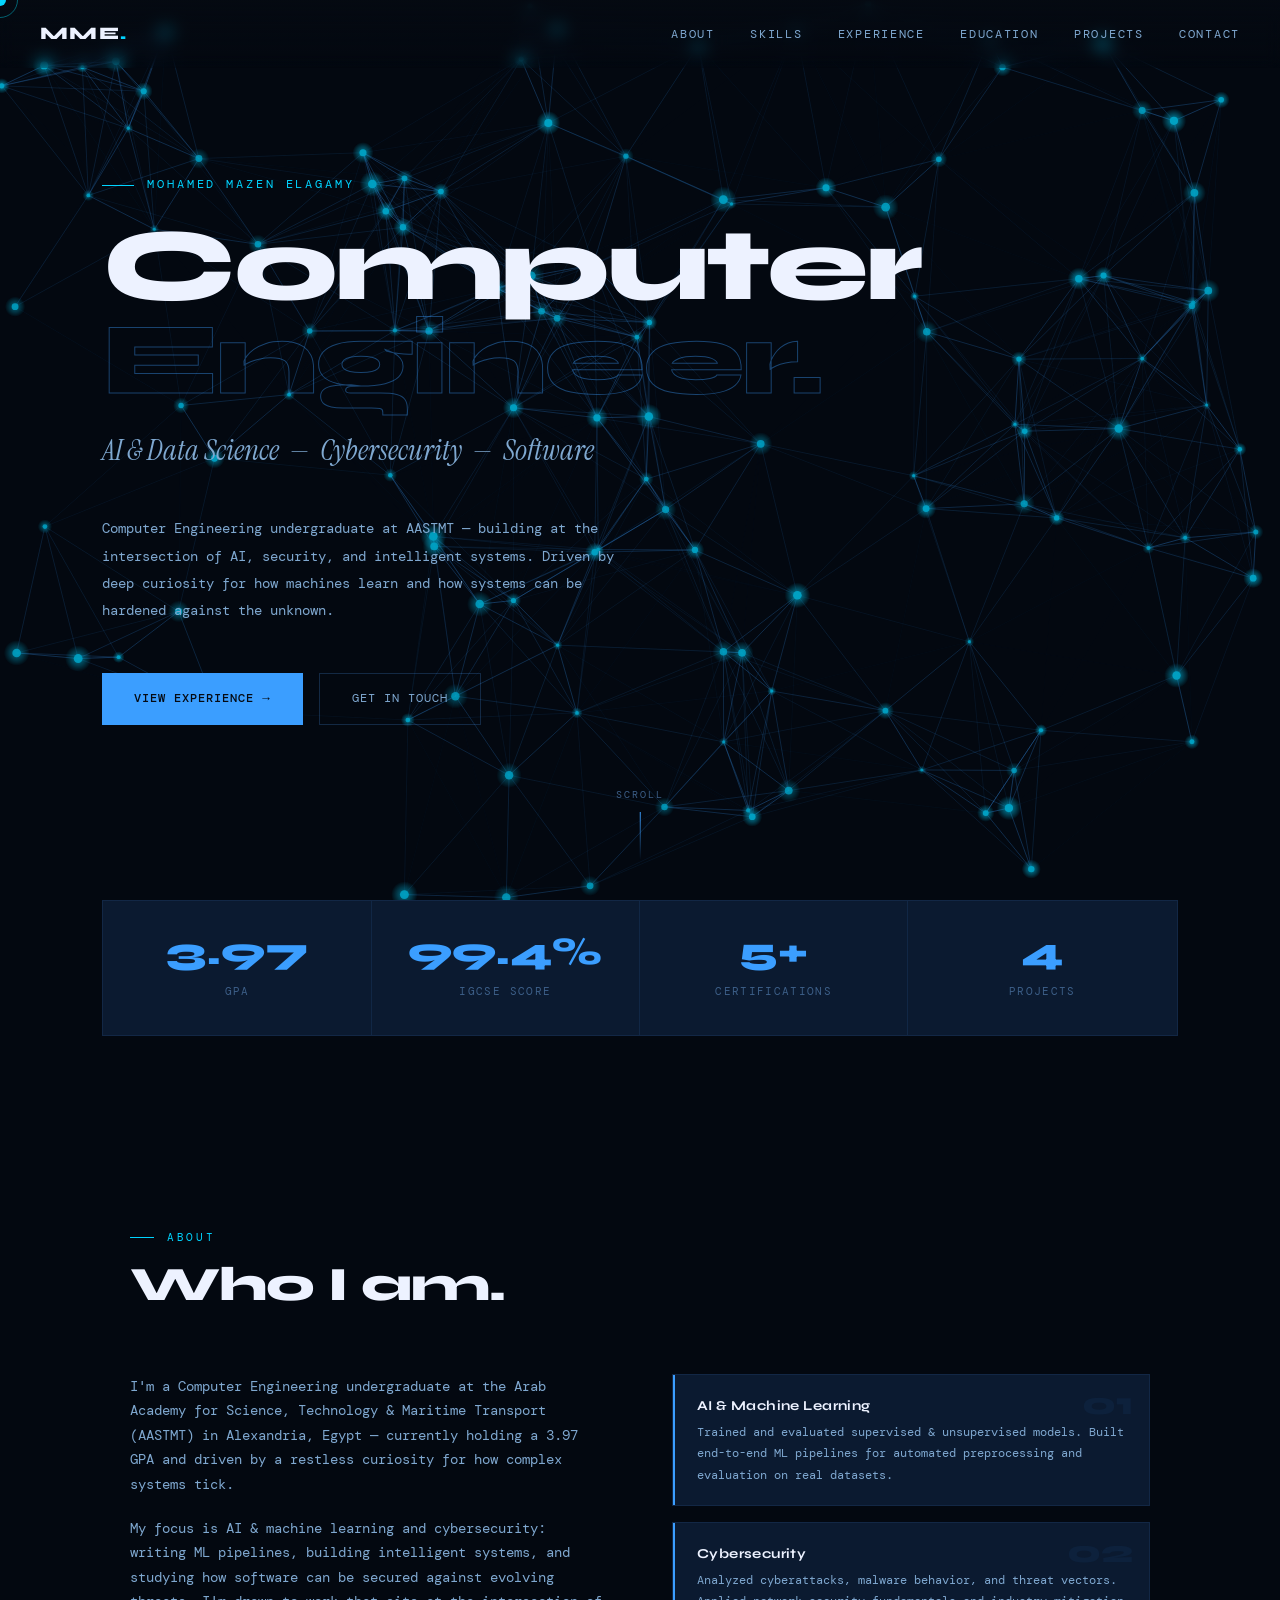
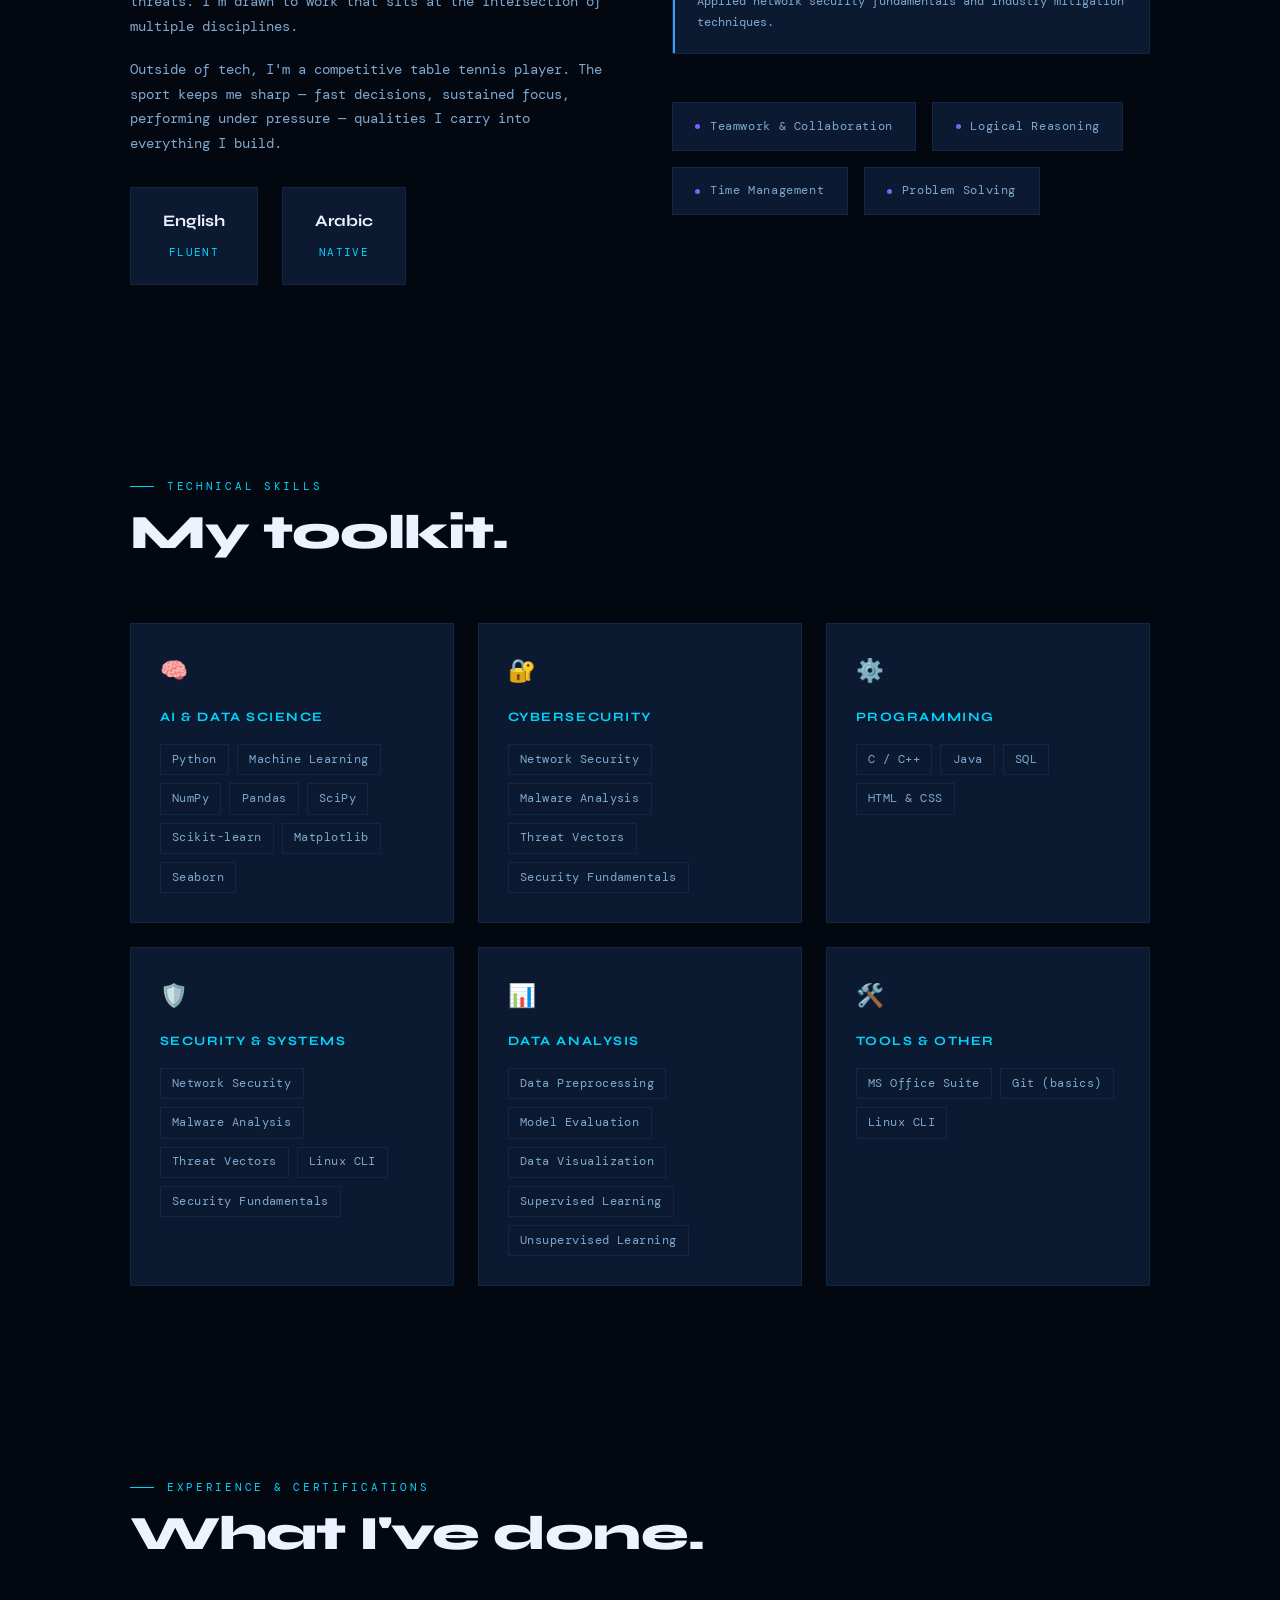
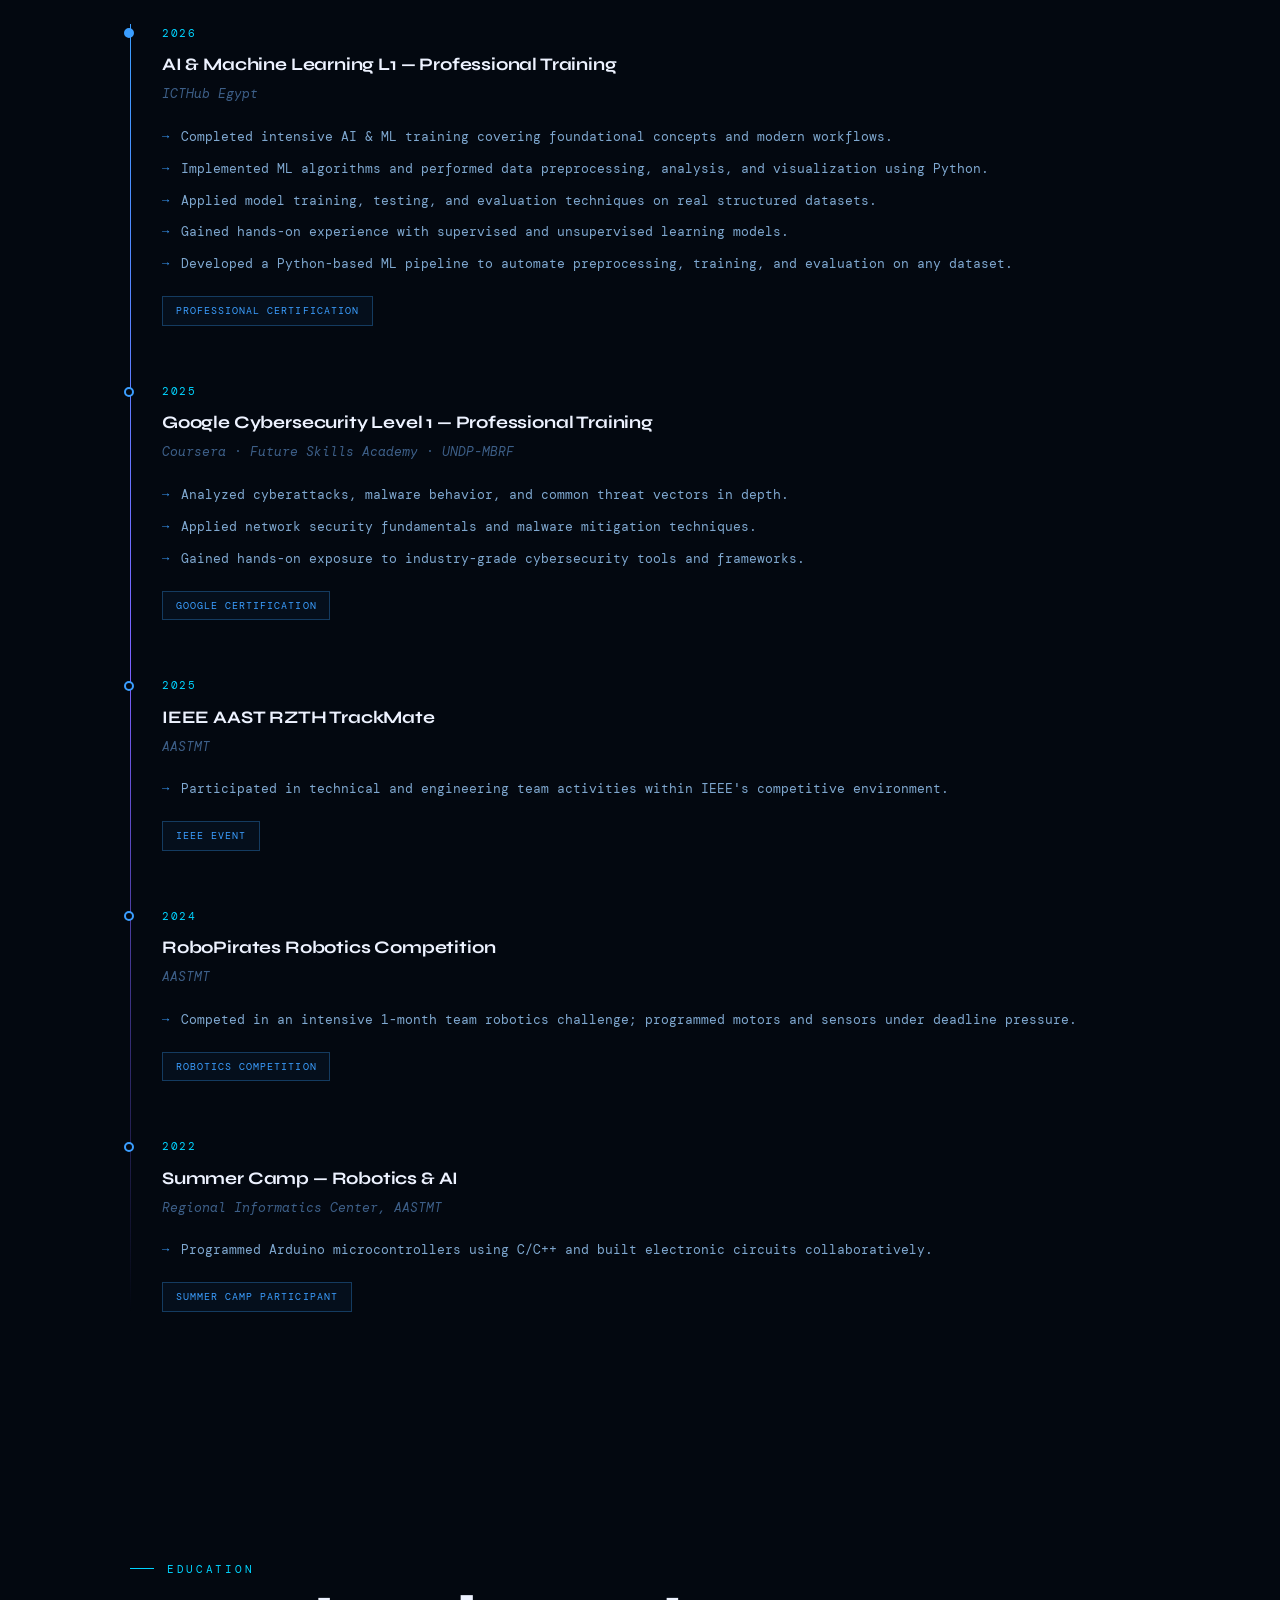
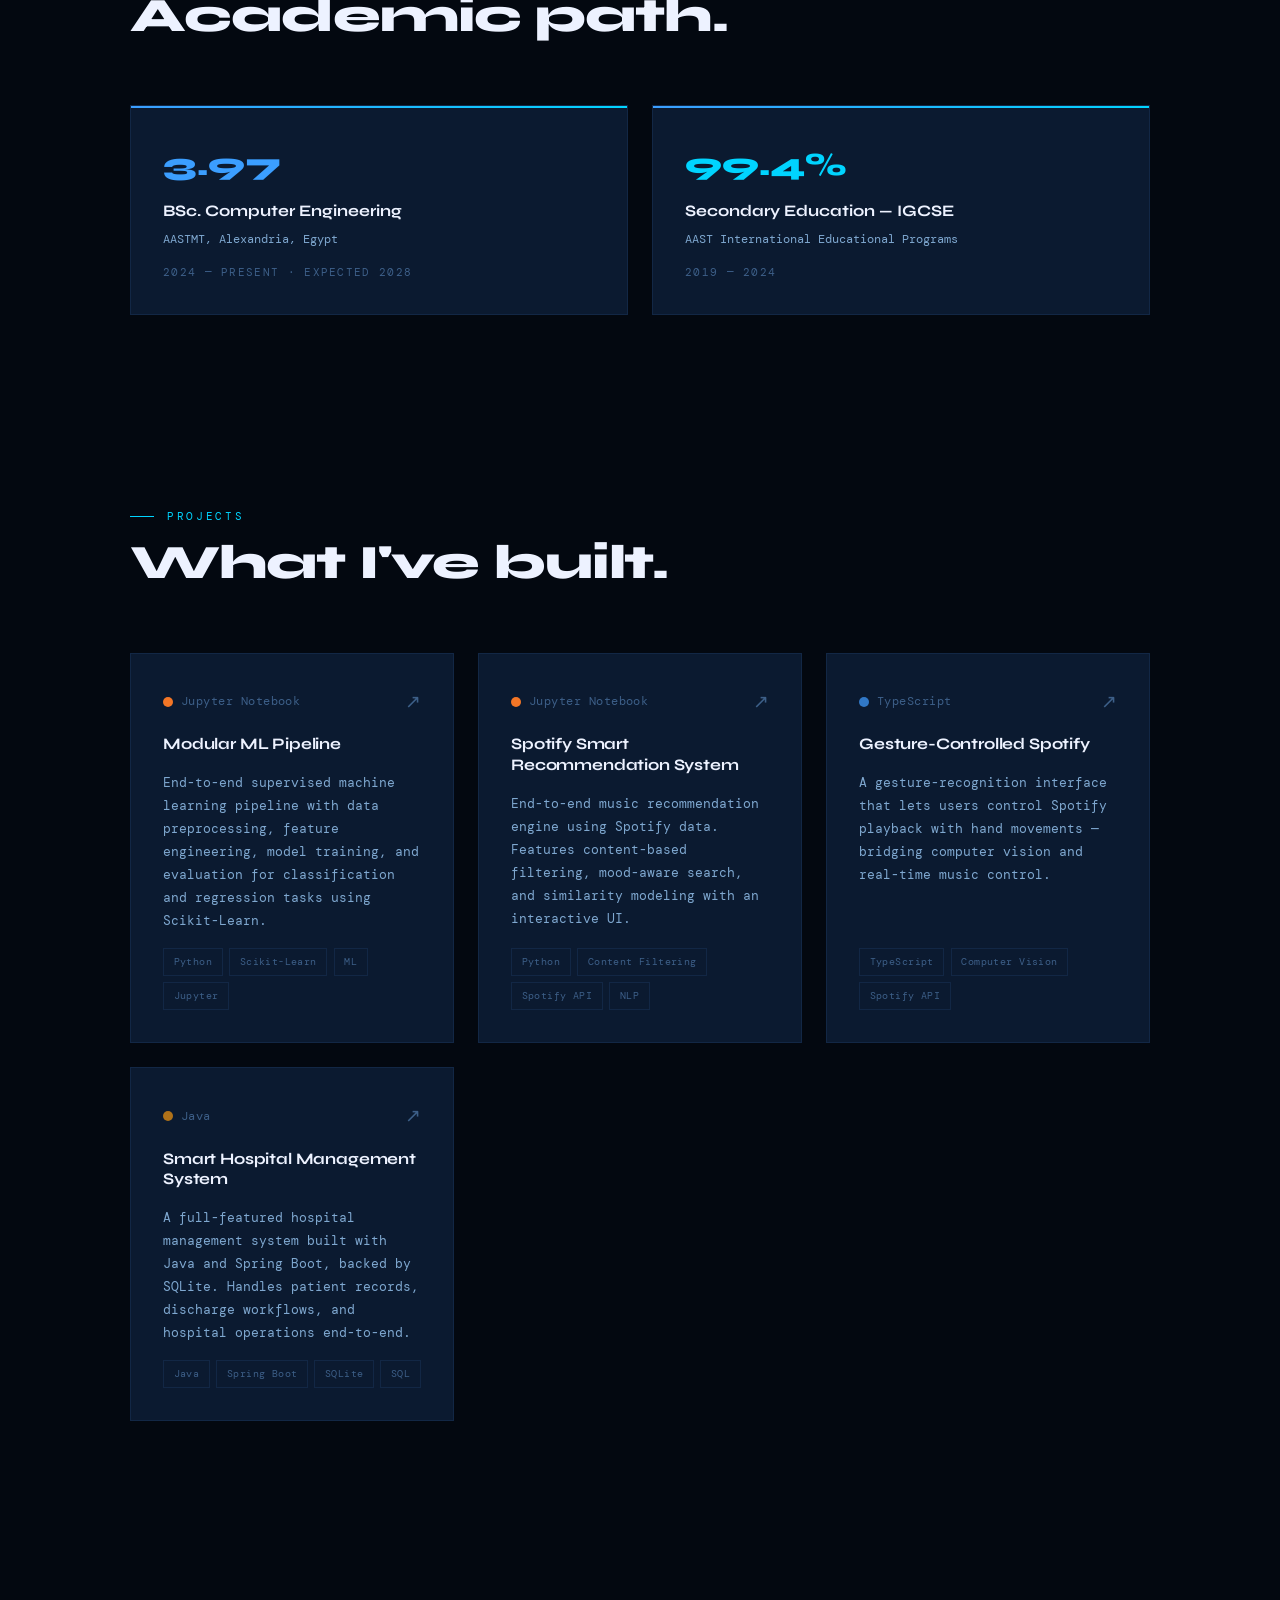
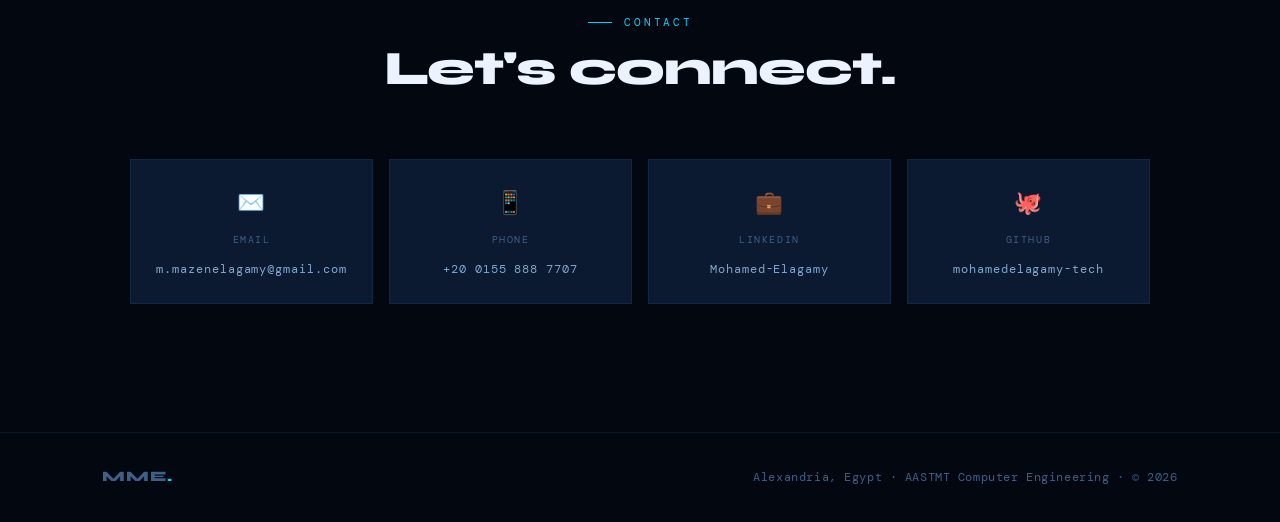
==== index.html @ 00b023dc "Update index.html" ====
<!DOCTYPE html>
<html lang="en">
<head>
<meta charset="UTF-8">
<meta name="viewport" content="width=device-width, initial-scale=1.0">
<title>Mohamed Mazen Elagamy — Portfolio</title>
<link rel="preconnect" href="https://fonts.googleapis.com">
<link rel="preconnect" href="https://fonts.gstatic.com" crossorigin>
<link href="https://fonts.googleapis.com/css2?family=Syne:wght@400;500;600;700;800&family=DM+Mono:ital,wght@0,300;0,400;0,500;1,300&family=Instrument+Serif:ital@0;1&display=swap" rel="stylesheet">
<style>
  :root {
    --bg: #030810;
    --bg2: #060e1a;
    --bg3: #091422;
    --surface: #0b1a30;
    --surface2: #0f2040;
    --border: rgba(80,160,255,0.10);
    --border2: rgba(80,160,255,0.22);
    --accent: #3b9eff;
    --accent2: #00d4ff;
    --accent3: #7b61ff;
    --text: #edf2ff;
    --text2: #7fa8d0;
    --text3: #3d5f88;
    --glow: rgba(59,158,255,0.18);
    --glow2: rgba(0,212,255,0.08);
    --neural: rgba(123,97,255,0.1);
  }

  *, *::before, *::after { box-sizing: border-box; margin: 0; padding: 0; }

  html { scroll-behavior: smooth; }

  body {
    background: var(--bg);
    color: var(--text);
    font-family: 'DM Mono', monospace;
    font-size: 15px;
    line-height: 1.7;
    overflow-x: hidden;
    cursor: none;
  }

  /* Custom cursor */
  .cursor {
    width: 12px; height: 12px;
    background: var(--accent2);
    border-radius: 50%;
    position: fixed; top: 0; left: 0;
    pointer-events: none;
    z-index: 9999;
    transform: translate(-50%, -50%);
    transition: transform 0.1s ease, width 0.2s, height 0.2s, background 0.2s;
    mix-blend-mode: screen;
  }
  .cursor-ring {
    width: 36px; height: 36px;
    border: 1px solid rgba(0,229,255,0.4);
    border-radius: 50%;
    position: fixed; top: 0; left: 0;
    pointer-events: none;
    z-index: 9998;
    transform: translate(-50%, -50%);
    transition: transform 0.15s ease, width 0.3s, height 0.3s;
  }
  body:has(a:hover) .cursor, body:has(button:hover) .cursor { width: 20px; height: 20px; background: var(--accent); }
  body:has(a:hover) .cursor-ring, body:has(button:hover) .cursor-ring { width: 56px; height: 56px; }

  /* Neural network canvas */
  #neural-bg {
    position: fixed;
    top: 0; left: 0;
    width: 100%; height: 100%;
    z-index: 0;
    opacity: 0.75;
  }

  /* Nav */
  nav {
    position: fixed; top: 0; left: 0; right: 0;
    z-index: 100;
    padding: 1.2rem 2.5rem;
    display: flex; align-items: center; justify-content: space-between;
    background: linear-gradient(to bottom, rgba(5,10,18,0.98), transparent);
    backdrop-filter: blur(8px);
  }
  .nav-logo {
    font-family: 'Syne', sans-serif;
    font-size: 1.1rem;
    font-weight: 800;
    letter-spacing: 0.08em;
    color: var(--text);
    text-decoration: none;
  }
  .nav-logo span { color: var(--accent2); }
  .nav-links { display: flex; gap: 2.2rem; list-style: none; }
  .nav-links a {
    font-size: 0.72rem;
    letter-spacing: 0.15em;
    text-transform: uppercase;
    color: var(--text2);
    text-decoration: none;
    transition: color 0.2s;
  }
  .nav-links a:hover { color: var(--accent2); }

  /* Sections */
  section {
    position: relative;
    z-index: 1;
    padding: 6rem 2.5rem;
    max-width: 1100px;
    margin: 0 auto;
  }

  /* Hero */
  #hero {
    min-height: 100vh;
    display: flex;
    flex-direction: column;
    justify-content: center;
    max-width: 100%;
    padding: 0 8vw;
    position: relative;
    overflow: hidden;
  }

  .hero-eyebrow {
    font-size: 0.72rem;
    letter-spacing: 0.25em;
    text-transform: uppercase;
    color: var(--accent2);
    margin-bottom: 1.5rem;
    display: flex;
    align-items: center;
    gap: 0.8rem;
    opacity: 0;
    animation: fadeUp 0.8s 0.3s forwards;
  }
  .hero-eyebrow::before {
    content: '';
    display: inline-block;
    width: 2rem;
    height: 1px;
    background: var(--accent2);
  }

  .hero-name {
    font-family: 'Syne', sans-serif;
    font-size: clamp(3.5rem, 8vw, 7.5rem);
    font-weight: 800;
    line-height: 0.92;
    letter-spacing: -0.03em;
    color: var(--text);
    margin-bottom: 1.2rem;
    opacity: 0;
    animation: fadeUp 0.8s 0.5s forwards;
  }
  .hero-name .accent { color: var(--accent); }
  .hero-name .line2 {
    display: block;
    -webkit-text-stroke: 1px rgba(59,158,255,0.4);
    color: transparent;
  }

  .hero-title {
    font-family: 'Instrument Serif', serif;
    font-style: italic;
    font-size: clamp(1.2rem, 2.5vw, 1.8rem);
    color: var(--text2);
    margin-bottom: 2.5rem;
    opacity: 0;
    animation: fadeUp 0.8s 0.7s forwards;
  }

  .hero-desc {
    max-width: 520px;
    font-size: 0.9rem;
    color: var(--text2);
    line-height: 1.9;
    margin-bottom: 3rem;
    opacity: 0;
    animation: fadeUp 0.8s 0.9s forwards;
  }

  .hero-ctas {
    display: flex;
    gap: 1rem;
    flex-wrap: wrap;
    opacity: 0;
    animation: fadeUp 0.8s 1.1s forwards;
  }

  .btn-primary {
    display: inline-flex;
    align-items: center;
    gap: 0.6rem;
    padding: 0.9rem 2rem;
    background: var(--accent);
    color: #050a12;
    font-family: 'DM Mono', monospace;
    font-size: 0.78rem;
    font-weight: 500;
    letter-spacing: 0.08em;
    text-transform: uppercase;
    text-decoration: none;
    border: none;
    cursor: none;
    transition: background 0.2s, transform 0.2s;
  }
  .btn-primary:hover { background: var(--accent2); transform: translateY(-2px); }

  .btn-outline {
    display: inline-flex;
    align-items: center;
    gap: 0.6rem;
    padding: 0.9rem 2rem;
    background: transparent;
    color: var(--text2);
    font-family: 'DM Mono', monospace;
    font-size: 0.78rem;
    font-weight: 400;
    letter-spacing: 0.08em;
    text-transform: uppercase;
    text-decoration: none;
    border: 1px solid var(--border2);
    cursor: none;
    transition: border-color 0.2s, color 0.2s, transform 0.2s;
  }
  .btn-outline:hover { border-color: var(--accent); color: var(--accent); transform: translateY(-2px); }

  .hero-scroll {
    position: absolute;
    bottom: 2.5rem;
    left: 50%;
    transform: translateX(-50%);
    display: flex;
    flex-direction: column;
    align-items: center;
    gap: 0.5rem;
    opacity: 0;
    animation: fadeIn 1s 1.8s forwards;
  }
  .hero-scroll span { font-size: 0.65rem; letter-spacing: 0.2em; text-transform: uppercase; color: var(--text3); }
  .scroll-line {
    width: 1px;
    height: 3rem;
    background: linear-gradient(to bottom, var(--accent), transparent);
    animation: scrollPulse 2s infinite;
  }

  /* Stats strip */
  .stats-strip {
    display: grid;
    grid-template-columns: repeat(4, 1fr);
    gap: 0;
    border: 1px solid var(--border);
    margin: 0 8vw 6rem;
    position: relative;
    z-index: 1;
    background: var(--surface);
    opacity: 0;
    transform: translateY(20px);
    transition: opacity 0.8s, transform 0.8s;
  }
  .stats-strip.visible { opacity: 1; transform: translateY(0); }
  .stat-item {
    padding: 2rem 1.5rem;
    border-right: 1px solid var(--border);
    text-align: center;
  }
  .stat-item:last-child { border-right: none; }
  .stat-num {
    font-family: 'Syne', sans-serif;
    font-size: 2.4rem;
    font-weight: 800;
    color: var(--accent);
    display: block;
    line-height: 1;
    margin-bottom: 0.4rem;
  }
  .stat-label { font-size: 0.7rem; letter-spacing: 0.12em; text-transform: uppercase; color: var(--text3); }

  /* Section headers */
  .sec-header {
    margin-bottom: 4rem;
    opacity: 0;
    transform: translateY(20px);
    transition: opacity 0.8s, transform 0.8s;
  }
  .sec-header.visible { opacity: 1; transform: translateY(0); }
  .sec-tag {
    font-size: 0.68rem;
    letter-spacing: 0.25em;
    text-transform: uppercase;
    color: var(--accent2);
    margin-bottom: 0.8rem;
    display: flex;
    align-items: center;
    gap: 0.8rem;
  }
  .sec-tag::before {
    content: '';
    display: inline-block;
    width: 1.5rem;
    height: 1px;
    background: var(--accent2);
  }
  .sec-title {
    font-family: 'Syne', sans-serif;
    font-size: clamp(2rem, 4vw, 3rem);
    font-weight: 800;
    line-height: 1.05;
    letter-spacing: -0.02em;
    color: var(--text);
  }

  /* About */
  .about-grid {
    display: grid;
    grid-template-columns: 1fr 1fr;
    gap: 4rem;
    align-items: start;
  }
  .about-text p {
    color: var(--text2);
    font-size: 0.9rem;
    margin-bottom: 1.2rem;
    opacity: 0;
    transform: translateY(20px);
    transition: opacity 0.8s, transform 0.8s;
  }
  .about-text p.visible { opacity: 1; transform: translateY(0); }
  .about-highlights {
    display: flex;
    flex-direction: column;
    gap: 1rem;
    opacity: 0;
    transform: translateX(20px);
    transition: opacity 0.8s 0.2s, transform 0.8s 0.2s;
  }
  .about-highlights.visible { opacity: 1; transform: translateX(0); }
  .highlight-card {
    background: var(--surface);
    border: 1px solid var(--border);
    padding: 1.2rem 1.5rem;
    position: relative;
    overflow: hidden;
    transition: border-color 0.3s, background 0.3s;
  }
  .highlight-card::before {
    content: '';
    position: absolute;
    left: 0; top: 0; bottom: 0;
    width: 2px;
    background: var(--accent);
  }
  .highlight-card:hover { border-color: var(--border2); background: var(--surface2); }
  .highlight-card h4 {
    font-family: 'Syne', sans-serif;
    font-size: 0.85rem;
    font-weight: 700;
    color: var(--text);
    margin-bottom: 0.3rem;
    letter-spacing: 0.03em;
  }
  .highlight-card p { font-size: 0.78rem; color: var(--text2); }
  .hi-num {
    position: absolute;
    top: 0.8rem; right: 1rem;
    font-size: 2rem;
    font-weight: 800;
    color: rgba(59,158,255,0.06);
    font-family: 'Syne', sans-serif;
    line-height: 1;
    pointer-events: none;
  }

  /* Skills */
  .skills-container {
    display: grid;
    grid-template-columns: repeat(3, 1fr);
    gap: 1.5rem;
    opacity: 0;
    transform: translateY(20px);
    transition: opacity 0.8s, transform 0.8s;
  }
  .skills-container.visible { opacity: 1; transform: translateY(0); }
  .skill-group {
    background: var(--surface);
    border: 1px solid var(--border);
    padding: 1.8rem;
    transition: border-color 0.3s, transform 0.3s;
    position: relative;
    overflow: hidden;
  }
  .skill-group::after {
    content: '';
    position: absolute;
    top: 0; left: 0; right: 0;
    height: 1px;
    background: linear-gradient(to right, transparent, var(--accent), transparent);
    opacity: 0;
    transition: opacity 0.3s;
  }
  .skill-group:hover { border-color: var(--border2); transform: translateY(-4px); }
  .skill-group:hover::after { opacity: 1; }
  .skill-group-icon {
    font-size: 1.4rem;
    margin-bottom: 1rem;
  }
  .skill-group h4 {
    font-family: 'Syne', sans-serif;
    font-size: 0.8rem;
    font-weight: 700;
    letter-spacing: 0.12em;
    text-transform: uppercase;
    color: var(--accent2);
    margin-bottom: 1rem;
  }
  .skill-tags { display: flex; flex-wrap: wrap; gap: 0.5rem; }
  .skill-tag {
    font-size: 0.72rem;
    padding: 0.3rem 0.7rem;
    border: 1px solid var(--border);
    color: var(--text2);
    letter-spacing: 0.04em;
    transition: border-color 0.2s, color 0.2s, background 0.2s;
  }
  .skill-tag:hover { border-color: var(--accent); color: var(--accent); background: rgba(59,158,255,0.05); }

  /* Experience */
  .exp-timeline {
    position: relative;
    padding-left: 2rem;
  }
  .exp-timeline::before {
    content: '';
    position: absolute;
    left: 0; top: 0; bottom: 0;
    width: 1px;
    background: linear-gradient(to bottom, var(--accent), var(--accent3), transparent);
  }
  .exp-item {
    position: relative;
    margin-bottom: 3.5rem;
    opacity: 0;
    transform: translateX(-20px);
    transition: opacity 0.8s, transform 0.8s;
  }
  .exp-item.visible { opacity: 1; transform: translateX(0); }
  .exp-dot {
    position: absolute;
    left: -2.4rem;
    top: 0.3rem;
    width: 10px; height: 10px;
    background: var(--bg);
    border: 2px solid var(--accent);
    border-radius: 50%;
  }
  .exp-dot.special { background: var(--accent); }
  .exp-year {
    font-size: 0.68rem;
    letter-spacing: 0.15em;
    text-transform: uppercase;
    color: var(--accent2);
    margin-bottom: 0.5rem;
  }
  .exp-title {
    font-family: 'Syne', sans-serif;
    font-size: 1.1rem;
    font-weight: 700;
    color: var(--text);
    margin-bottom: 0.2rem;
    letter-spacing: -0.01em;
  }
  .exp-org {
    font-size: 0.8rem;
    color: var(--text3);
    margin-bottom: 1rem;
    font-style: italic;
  }
  .exp-bullets { list-style: none; }
  .exp-bullets li {
    font-size: 0.82rem;
    color: var(--text2);
    padding: 0.3rem 0;
    padding-left: 1.2rem;
    position: relative;
  }
  .exp-bullets li::before {
    content: '→';
    position: absolute;
    left: 0;
    color: var(--accent);
    font-size: 0.75rem;
  }
  .exp-badge {
    display: inline-flex;
    align-items: center;
    gap: 0.4rem;
    font-size: 0.65rem;
    letter-spacing: 0.1em;
    text-transform: uppercase;
    padding: 0.3rem 0.8rem;
    border: 1px solid rgba(59,158,255,0.3);
    color: var(--accent);
    background: rgba(59,158,255,0.05);
    margin-top: 1rem;
  }
  .exp-badge.gold {
    border-color: rgba(255,189,0,0.3);
    color: #ffd566;
    background: rgba(255,189,0,0.05);
  }
  .exp-badge.silver {
    border-color: rgba(180,210,255,0.3);
    color: #b4d2ff;
    background: rgba(180,210,255,0.05);
  }
  .exp-badge.bronze {
    border-color: rgba(205,133,63,0.3);
    color: #e8a87c;
    background: rgba(205,133,63,0.05);
  }

  /* Education */
  .edu-grid {
    display: grid;
    grid-template-columns: 1fr 1fr;
    gap: 1.5rem;
    opacity: 0;
    transform: translateY(20px);
    transition: opacity 0.8s, transform 0.8s;
  }
  .edu-grid.visible { opacity: 1; transform: translateY(0); }
  .edu-card {
    background: var(--surface);
    border: 1px solid var(--border);
    padding: 2rem;
    position: relative;
    overflow: hidden;
    transition: border-color 0.3s, transform 0.3s;
  }
  .edu-card::before {
    content: '';
    position: absolute;
    top: 0; left: 0; right: 0;
    height: 2px;
    background: linear-gradient(to right, var(--accent), var(--accent2));
  }
  .edu-card:hover { border-color: var(--border2); transform: translateY(-4px); }
  .edu-card .gpa-badge {
    display: inline-block;
    font-family: 'Syne', sans-serif;
    font-size: 2rem;
    font-weight: 800;
    color: var(--accent);
    margin-bottom: 0.3rem;
  }
  .edu-card .edu-degree {
    font-family: 'Syne', sans-serif;
    font-size: 1rem;
    font-weight: 700;
    color: var(--text);
    margin-bottom: 0.3rem;
  }
  .edu-card .edu-school { font-size: 0.78rem; color: var(--text2); margin-bottom: 0.8rem; }
  .edu-card .edu-period { font-size: 0.68rem; letter-spacing: 0.12em; text-transform: uppercase; color: var(--text3); }

  /* Contact */
  #contact {
    text-align: center;
    padding-bottom: 8rem;
  }
  .contact-grid {
    display: grid;
    grid-template-columns: repeat(4, 1fr);
    gap: 1rem;
    margin-top: 3rem;
    opacity: 0;
    transform: translateY(20px);
    transition: opacity 0.8s, transform 0.8s;
  }
  .contact-grid.visible { opacity: 1; transform: translateY(0); }
  .contact-item {
    background: var(--surface);
    border: 1px solid var(--border);
    padding: 1.5rem 1rem;
    text-decoration: none;
    color: var(--text2);
    font-size: 0.75rem;
    letter-spacing: 0.08em;
    text-align: center;
    transition: border-color 0.2s, color 0.2s, transform 0.2s, background 0.2s;
    display: flex;
    flex-direction: column;
    align-items: center;
    gap: 0.6rem;
  }
  .contact-item:hover { border-color: var(--accent); color: var(--accent); transform: translateY(-4px); background: var(--surface2); }
  .contact-item-icon { font-size: 1.4rem; color: var(--accent2); }
  .contact-item-label { font-size: 0.65rem; text-transform: uppercase; letter-spacing: 0.15em; color: var(--text3); }
  .contact-item-value { font-size: 0.75rem; }

  /* Soft skills */
  .soft-skills {
    display: flex;
    flex-wrap: wrap;
    gap: 1rem;
    margin-top: 2rem;
    opacity: 0;
    transform: translateY(20px);
    transition: opacity 0.8s 0.3s, transform 0.8s 0.3s;
  }
  .soft-skills.visible { opacity: 1; transform: translateY(0); }
  .soft-skill {
    display: flex;
    align-items: center;
    gap: 0.6rem;
    padding: 0.8rem 1.4rem;
    border: 1px solid var(--border);
    color: var(--text2);
    font-size: 0.78rem;
    letter-spacing: 0.05em;
    background: var(--surface);
    transition: border-color 0.2s, color 0.2s;
  }
  .soft-skill:hover { border-color: var(--accent3); color: var(--accent3); }
  .soft-skill-dot { width: 5px; height: 5px; background: var(--accent3); border-radius: 50%; }

  /* Languages */
  .lang-badges {
    display: flex;
    gap: 1.5rem;
    margin-top: 2rem;
    opacity: 0;
    transform: translateY(20px);
    transition: opacity 0.8s, transform 0.8s;
  }
  .lang-badges.visible { opacity: 1; transform: translateY(0); }
  .lang-badge {
    background: var(--surface);
    border: 1px solid var(--border);
    padding: 1.2rem 2rem;
    text-align: center;
    transition: border-color 0.2s;
  }
  .lang-badge:hover { border-color: var(--accent2); }
  .lang-name {
    font-family: 'Syne', sans-serif;
    font-size: 1rem;
    font-weight: 700;
    color: var(--text);
    display: block;
    margin-bottom: 0.3rem;
  }
  .lang-level { font-size: 0.7rem; letter-spacing: 0.12em; text-transform: uppercase; color: var(--accent2); }

  /* Footer */
  footer {
    position: relative;
    z-index: 1;
    border-top: 1px solid var(--border);
    padding: 2rem 8vw;
    display: flex;
    justify-content: space-between;
    align-items: center;
  }
  footer p { font-size: 0.72rem; color: var(--text3); letter-spacing: 0.05em; }
  .footer-logo {
    font-family: 'Syne', sans-serif;
    font-weight: 800;
    font-size: 0.9rem;
    color: var(--text3);
    letter-spacing: 0.05em;
  }
  .footer-logo span { color: var(--accent2); }

  /* AI floating badge */
  .ai-badge {
    position: fixed;
    bottom: 2rem;
    right: 2rem;
    z-index: 100;
    background: var(--surface);
    border: 1px solid var(--border2);
    padding: 0.6rem 1rem;
    font-size: 0.65rem;
    letter-spacing: 0.15em;
    text-transform: uppercase;
    color: var(--accent2);
    display: flex;
    align-items: center;
    gap: 0.5rem;
    animation: pulseBadge 3s infinite;
  }
  .ai-badge-dot {
    width: 6px; height: 6px;
    background: var(--accent2);
    border-radius: 50%;
    animation: dotPulse 1.5s infinite;
  }

  /* Keyframes */
  @keyframes fadeUp {
    from { opacity: 0; transform: translateY(30px); }
    to { opacity: 1; transform: translateY(0); }
  }
  @keyframes fadeIn {
    from { opacity: 0; }
    to { opacity: 1; }
  }
  @keyframes scrollPulse {
    0%, 100% { opacity: 1; }
    50% { opacity: 0.3; }
  }
  @keyframes dotPulse {
    0%, 100% { opacity: 1; transform: scale(1); }
    50% { opacity: 0.5; transform: scale(0.7); }
  }
  @keyframes pulseBadge {
    0%, 100% { box-shadow: 0 0 0 0 rgba(0,229,255,0); }
    50% { box-shadow: 0 0 20px 0 rgba(0,229,255,0.08); }
  }


  /* Projects */
  .projects-grid {
    display: grid;
    grid-template-columns: repeat(3, 1fr);
    gap: 1.5rem;
    opacity: 0;
    transform: translateY(20px);
    transition: opacity 0.8s, transform 0.8s;
  }
  .projects-grid.visible { opacity: 1; transform: translateY(0); }
  .project-card {
    background: var(--surface);
    border: 1px solid var(--border);
    padding: 2rem;
    text-decoration: none;
    display: flex;
    flex-direction: column;
    gap: 1rem;
    transition: border-color 0.3s, transform 0.3s, background 0.3s;
    position: relative;
    overflow: hidden;
  }
  .project-card::before {
    content: '';
    position: absolute;
    top: 0; left: 0; right: 0;
    height: 1px;
    background: linear-gradient(to right, transparent, var(--accent), transparent);
    opacity: 0;
    transition: opacity 0.3s;
  }
  .project-card:hover { border-color: var(--border2); transform: translateY(-6px); background: var(--surface2); }
  .project-card:hover::before { opacity: 1; }
  .project-card-top { display: flex; justify-content: space-between; align-items: center; }
  .project-lang { display: flex; align-items: center; gap: 0.5rem; font-size: 0.72rem; color: var(--text3); letter-spacing: 0.04em; }
  .lang-dot { width: 10px; height: 10px; border-radius: 50%; flex-shrink: 0; }
  .project-arrow { font-size: 1.2rem; color: var(--text3); transition: color 0.2s, transform 0.2s; }
  .project-card:hover .project-arrow { color: var(--accent2); transform: translate(3px, -3px); }
  .project-title {
    font-family: 'Syne', sans-serif;
    font-size: 1rem;
    font-weight: 700;
    color: var(--text);
    letter-spacing: -0.01em;
    line-height: 1.3;
  }
  .project-desc { font-size: 0.8rem; color: var(--text2); line-height: 1.8; flex: 1; }
  .project-tags { display: flex; flex-wrap: wrap; gap: 0.4rem; margin-top: auto; }
  .project-tag {
    font-size: 0.65rem;
    padding: 0.25rem 0.6rem;
    border: 1px solid var(--border);
    color: var(--text3);
    letter-spacing: 0.04em;
    transition: border-color 0.2s, color 0.2s;
  }
  .project-card:hover .project-tag { border-color: rgba(59,158,255,0.25); color: var(--text2); }

  @media (max-width: 768px) {
    .projects-grid { grid-template-columns: 1fr; }
  }

  @media (max-width: 768px) {
    nav { padding: 1rem 1.5rem; }
    .nav-links { display: none; }
    #hero { padding: 0 1.5rem; }
    section { padding: 4rem 1.5rem; }
    .stats-strip { grid-template-columns: repeat(2, 1fr); margin: 0 1.5rem 3rem; }
    .about-grid { grid-template-columns: 1fr; gap: 2rem; }
    .skills-container { grid-template-columns: 1fr; }
    .edu-grid { grid-template-columns: 1fr; }
    .contact-grid { grid-template-columns: repeat(2, 1fr); }
    footer { flex-direction: column; gap: 1rem; text-align: center; }
    body { cursor: auto; }
    .cursor, .cursor-ring { display: none; }
  }
</style>
</head>
<body>

<div class="cursor" id="cursor"></div>
<div class="cursor-ring" id="cursor-ring"></div>

<canvas id="neural-bg"></canvas>

<nav>
  <a href="#hero" class="nav-logo">MME<span>.</span></a>
  <ul class="nav-links">
    <li><a href="#about">About</a></li>
    <li><a href="#skills">Skills</a></li>
    <li><a href="#experience">Experience</a></li>
    <li><a href="#education">Education</a></li>
    <li><a href="#projects">Projects</a></li>
    <li><a href="#contact">Contact</a></li>
  </ul>
</nav>

<!-- Hero -->
<section id="hero">
  <div class="hero-eyebrow">Mohamed Mazen Elagamy</div>
  <h1 class="hero-name">
    Computer<br>
    <span class="line2">Engineer.</span>
  </h1>
  <div class="hero-title">AI &amp; Data Science &nbsp;—&nbsp; Cybersecurity &nbsp;—&nbsp; Software</div>
  <p class="hero-desc">
    Computer Engineering undergraduate at AASTMT — building at the intersection of AI, security, and intelligent systems. Driven by deep curiosity for how machines learn and how systems can be hardened against the unknown.
  </p>
  <div class="hero-ctas">
    <a href="#experience" class="btn-primary">View Experience →</a>
    <a href="#contact" class="btn-outline">Get in Touch</a>
  </div>
  <div class="hero-scroll">
    <span>Scroll</span>
    <div class="scroll-line"></div>
  </div>
</section>

<!-- Stats strip -->
<div class="stats-strip" id="stats-strip">
  <div class="stat-item">
    <span class="stat-num">3.97</span>
    <span class="stat-label">GPA</span>
  </div>
  <div class="stat-item">
    <span class="stat-num">99.4%</span>
    <span class="stat-label">IGCSE Score</span>
  </div>
  <div class="stat-item">
    <span class="stat-num">5+</span>
    <span class="stat-label">Certifications</span>
  </div>
  <div class="stat-item">
    <span class="stat-num">4</span>
    <span class="stat-label">Projects</span>
  </div>
</div>

<!-- About -->
<section id="about">
  <div class="sec-header">
    <div class="sec-tag">About</div>
    <h2 class="sec-title">Who I am.</h2>
  </div>
  <div class="about-grid">
    <div class="about-text">
      <p>I'm a Computer Engineering undergraduate at the Arab Academy for Science, Technology & Maritime Transport (AASTMT) in Alexandria, Egypt — currently holding a 3.97 GPA and driven by a restless curiosity for how complex systems tick.</p>
      <p>My focus is AI & machine learning and cybersecurity: writing ML pipelines, building intelligent systems, and studying how software can be secured against evolving threats. I'm drawn to work that sits at the intersection of multiple disciplines.</p>
      <p>Outside of tech, I'm a competitive table tennis player. The sport keeps me sharp — fast decisions, sustained focus, performing under pressure — qualities I carry into everything I build.</p>
      <div class="lang-badges" id="lang-badges">
        <div class="lang-badge">
          <span class="lang-name">English</span>
          <span class="lang-level">Fluent</span>
        </div>
        <div class="lang-badge">
          <span class="lang-name">Arabic</span>
          <span class="lang-level">Native</span>
        </div>
      </div>
    </div>
    <div class="about-highlights" id="about-highlights">
      <div class="highlight-card">
        <div class="hi-num">01</div>
        <h4>AI & Machine Learning</h4>
        <p>Trained and evaluated supervised & unsupervised models. Built end-to-end ML pipelines for automated preprocessing and evaluation on real datasets.</p>
      </div>
      <div class="highlight-card">
        <div class="hi-num">02</div>
        <h4>Cybersecurity</h4>
        <p>Analyzed cyberattacks, malware behavior, and threat vectors. Applied network security fundamentals and industry mitigation techniques.</p>
      </div>
      <div class="soft-skills" id="soft-skills">
        <div class="soft-skill"><div class="soft-skill-dot"></div> Teamwork & Collaboration</div>
        <div class="soft-skill"><div class="soft-skill-dot"></div> Logical Reasoning</div>
        <div class="soft-skill"><div class="soft-skill-dot"></div> Time Management</div>
        <div class="soft-skill"><div class="soft-skill-dot"></div> Problem Solving</div>
      </div>
    </div>
  </div>
</section>

<!-- Skills -->
<section id="skills">
  <div class="sec-header">
    <div class="sec-tag">Technical Skills</div>
    <h2 class="sec-title">My toolkit.</h2>
  </div>
  <div class="skills-container" id="skills-container">
    <div class="skill-group">
      <div class="skill-group-icon">🧠</div>
      <h4>AI & Data Science</h4>
      <div class="skill-tags">
        <span class="skill-tag">Python</span>
        <span class="skill-tag">Machine Learning</span>
        <span class="skill-tag">NumPy</span>
        <span class="skill-tag">Pandas</span>
        <span class="skill-tag">SciPy</span>
        <span class="skill-tag">Scikit-learn</span>
        <span class="skill-tag">Matplotlib</span>
        <span class="skill-tag">Seaborn</span>
      </div>
    </div>
    <div class="skill-group">
      <div class="skill-group-icon">🔐</div>
      <h4>Cybersecurity</h4>
      <div class="skill-tags">
        <span class="skill-tag">Network Security</span>
        <span class="skill-tag">Malware Analysis</span>
        <span class="skill-tag">Threat Vectors</span>
        <span class="skill-tag">Security Fundamentals</span>
      </div>
    </div>
    <div class="skill-group">
      <div class="skill-group-icon">⚙️</div>
      <h4>Programming</h4>
      <div class="skill-tags">
        <span class="skill-tag">C / C++</span>
        <span class="skill-tag">Java</span>
        <span class="skill-tag">SQL</span>
        <span class="skill-tag">HTML & CSS</span>
      </div>
    </div>
    <div class="skill-group">
      <div class="skill-group-icon">🛡️</div>
      <h4>Security & Systems</h4>
      <div class="skill-tags">
        <span class="skill-tag">Network Security</span>
        <span class="skill-tag">Malware Analysis</span>
        <span class="skill-tag">Threat Vectors</span>
        <span class="skill-tag">Linux CLI</span>
        <span class="skill-tag">Security Fundamentals</span>
      </div>
    </div>
    <div class="skill-group">
      <div class="skill-group-icon">📊</div>
      <h4>Data Analysis</h4>
      <div class="skill-tags">
        <span class="skill-tag">Data Preprocessing</span>
        <span class="skill-tag">Model Evaluation</span>
        <span class="skill-tag">Data Visualization</span>
        <span class="skill-tag">Supervised Learning</span>
        <span class="skill-tag">Unsupervised Learning</span>
      </div>
    </div>
    <div class="skill-group">
      <div class="skill-group-icon">🛠️</div>
      <h4>Tools & Other</h4>
      <div class="skill-tags">
        <span class="skill-tag">MS Office Suite</span>
        <span class="skill-tag">Git (basics)</span>
        <span class="skill-tag">Linux CLI</span>
      </div>
    </div>
  </div>
</section>

<!-- Experience -->
<section id="experience">
  <div class="sec-header">
    <div class="sec-tag">Experience & Certifications</div>
    <h2 class="sec-title">What I've done.</h2>
  </div>
  <div class="exp-timeline">

    <div class="exp-item" id="exp1">
      <div class="exp-dot special"></div>
      <div class="exp-year">2026</div>
      <div class="exp-title">AI & Machine Learning L1 — Professional Training</div>
      <div class="exp-org">ICTHub Egypt</div>
      <ul class="exp-bullets">
        <li>Completed intensive AI & ML training covering foundational concepts and modern workflows.</li>
        <li>Implemented ML algorithms and performed data preprocessing, analysis, and visualization using Python.</li>
        <li>Applied model training, testing, and evaluation techniques on real structured datasets.</li>
        <li>Gained hands-on experience with supervised and unsupervised learning models.</li>
        <li>Developed a Python-based ML pipeline to automate preprocessing, training, and evaluation on any dataset.</li>
      </ul>
      <span class="exp-badge">Professional Certification</span>
    </div>

    <div class="exp-item" id="exp2">
      <div class="exp-dot"></div>
      <div class="exp-year">2025</div>
      <div class="exp-title">Google Cybersecurity Level 1 — Professional Training</div>
      <div class="exp-org">Coursera · Future Skills Academy · UNDP-MBRF</div>
      <ul class="exp-bullets">
        <li>Analyzed cyberattacks, malware behavior, and common threat vectors in depth.</li>
        <li>Applied network security fundamentals and malware mitigation techniques.</li>
        <li>Gained hands-on exposure to industry-grade cybersecurity tools and frameworks.</li>
      </ul>
      <span class="exp-badge">Google Certification</span>
    </div>

    <div class="exp-item" id="exp3">
      <div class="exp-dot"></div>
      <div class="exp-year">2025</div>
      <div class="exp-title">IEEE AAST RZTH TrackMate</div>
      <div class="exp-org">AASTMT</div>
      <ul class="exp-bullets">
        <li>Participated in technical and engineering team activities within IEEE's competitive environment.</li>
      </ul>
      <span class="exp-badge">IEEE Event</span>
    </div>

    <div class="exp-item" id="exp4">
      <div class="exp-dot"></div>
      <div class="exp-year">2024</div>
      <div class="exp-title">RoboPirates Robotics Competition</div>
      <div class="exp-org">AASTMT</div>
      <ul class="exp-bullets">
        <li>Competed in an intensive 1-month team robotics challenge; programmed motors and sensors under deadline pressure.</li>
      </ul>
      <span class="exp-badge">Robotics Competition</span>
    </div>

    <div class="exp-item" id="exp5">
      <div class="exp-dot"></div>
      <div class="exp-year">2022</div>
      <div class="exp-title">Summer Camp — Robotics & AI</div>
      <div class="exp-org">Regional Informatics Center, AASTMT</div>
      <ul class="exp-bullets">
        <li>Programmed Arduino microcontrollers using C/C++ and built electronic circuits collaboratively.</li>
      </ul>
      <span class="exp-badge">Summer Camp Participant</span>
    </div>

  </div>
</section>

<!-- Education -->
<section id="education">
  <div class="sec-header">
    <div class="sec-tag">Education</div>
    <h2 class="sec-title">Academic path.</h2>
  </div>
  <div class="edu-grid" id="edu-grid">
    <div class="edu-card">
      <div class="gpa-badge">3.97</div>
      <div class="edu-degree">BSc. Computer Engineering</div>
      <div class="edu-school">AASTMT, Alexandria, Egypt</div>
      <div class="edu-period">2024 — Present · Expected 2028</div>
    </div>
    <div class="edu-card">
      <div class="gpa-badge" style="color: var(--accent2);">99.4%</div>
      <div class="edu-degree">Secondary Education — IGCSE</div>
      <div class="edu-school">AAST International Educational Programs</div>
      <div class="edu-period">2019 — 2024</div>
    </div>
  </div>
</section>

<!-- Projects -->
<section id="projects">
  <div class="sec-header">
    <div class="sec-tag">Projects</div>
    <h2 class="sec-title">What I've built.</h2>
  </div>
  <div class="projects-grid" id="projects-grid">

    <a href="https://github.com/mohamedelagamy-tech/Modular-ML-Pipeline-for-Classification-Regression" target="_blank" class="project-card">
      <div class="project-card-top">
        <div class="project-lang">
          <span class="lang-dot" style="background:#f37626;"></span> Jupyter Notebook
        </div>
        <div class="project-arrow">↗</div>
      </div>
      <h3 class="project-title">Modular ML Pipeline</h3>
      <p class="project-desc">End-to-end supervised machine learning pipeline with data preprocessing, feature engineering, model training, and evaluation for classification and regression tasks using Scikit-Learn.</p>
      <div class="project-tags">
        <span class="project-tag">Python</span>
        <span class="project-tag">Scikit-Learn</span>
        <span class="project-tag">ML</span>
        <span class="project-tag">Jupyter</span>
      </div>
    </a>

    <a href="https://github.com/mohamedelagamy-tech/Spotify-Smart-Recommendation-System" target="_blank" class="project-card">
      <div class="project-card-top">
        <div class="project-lang">
          <span class="lang-dot" style="background:#f37626;"></span> Jupyter Notebook
        </div>
        <div class="project-arrow">↗</div>
      </div>
      <h3 class="project-title">Spotify Smart Recommendation System</h3>
      <p class="project-desc">End-to-end music recommendation engine using Spotify data. Features content-based filtering, mood-aware search, and similarity modeling with an interactive UI.</p>
      <div class="project-tags">
        <span class="project-tag">Python</span>
        <span class="project-tag">Content Filtering</span>
        <span class="project-tag">Spotify API</span>
        <span class="project-tag">NLP</span>
      </div>
    </a>

    <a href="https://github.com/mohamedelagamy-tech/Gesture-Controlled-Spotify" target="_blank" class="project-card">
      <div class="project-card-top">
        <div class="project-lang">
          <span class="lang-dot" style="background:#3178c6;"></span> TypeScript
        </div>
        <div class="project-arrow">↗</div>
      </div>
      <h3 class="project-title">Gesture-Controlled Spotify</h3>
      <p class="project-desc">A gesture-recognition interface that lets users control Spotify playback with hand movements — bridging computer vision and real-time music control.</p>
      <div class="project-tags">
        <span class="project-tag">TypeScript</span>
        <span class="project-tag">Computer Vision</span>
        <span class="project-tag">Spotify API</span>
      </div>
    </a>

    <a href="https://github.com/mohamedelagamy-tech/Smart-Hospital-Management-System" target="_blank" class="project-card">
      <div class="project-card-top">
        <div class="project-lang">
          <span class="lang-dot" style="background:#b07219;"></span> Java
        </div>
        <div class="project-arrow">↗</div>
      </div>
      <h3 class="project-title">Smart Hospital Management System</h3>
      <p class="project-desc">A full-featured hospital management system built with Java and Spring Boot, backed by SQLite. Handles patient records, discharge workflows, and hospital operations end-to-end.</p>
      <div class="project-tags">
        <span class="project-tag">Java</span>
        <span class="project-tag">Spring Boot</span>
        <span class="project-tag">SQLite</span>
        <span class="project-tag">SQL</span>
      </div>
    </a>

  </div>
</section>

<!-- Contact -->
<section id="contact">
  <div class="sec-header" style="text-align:center;">
    <div class="sec-tag" style="justify-content:center;">Contact</div>
    <h2 class="sec-title">Let's connect.</h2>
  </div>
  <div class="contact-grid" id="contact-grid">
    <a href="mailto:m.mazenelagamy@gmail.com" class="contact-item">
      <div class="contact-item-icon">✉️</div>
      <div class="contact-item-label">Email</div>
      <div class="contact-item-value">m.mazenelagamy@gmail.com</div>
    </a>
    <a href="tel:+2001558887707" class="contact-item">
      <div class="contact-item-icon">📱</div>
      <div class="contact-item-label">Phone</div>
      <div class="contact-item-value">+20 0155 888 7707</div>
    </a>
    <a href="https://www.linkedin.com/in/mohamed-elagamy-4b9221363/" target="_blank" class="contact-item">
      <div class="contact-item-icon">💼</div>
      <div class="contact-item-label">LinkedIn</div>
      <div class="contact-item-value">Mohamed-Elagamy</div>
    </a>
    <a href="https://github.com/mohamedelagamy-tech" target="_blank" class="contact-item">
      <div class="contact-item-icon">🐙</div>
      <div class="contact-item-label">GitHub</div>
      <div class="contact-item-value">mohamedelagamy-tech</div>
    </a>
  </div>
</section>

<footer>
  <div class="footer-logo">MME<span>.</span></div>
  <p>Alexandria, Egypt · AASTMT Computer Engineering · © 2026</p>
</footer>

<script>
const cursor = document.getElementById('cursor');
const ring = document.getElementById('cursor-ring');
let mx = 0, my = 0, rx = 0, ry = 0;
document.addEventListener('mousemove', e => { mx = e.clientX; my = e.clientY; });
function animCursor() {
  cursor.style.left = mx + 'px';
  cursor.style.top = my + 'px';
  rx += (mx - rx) * 0.12;
  ry += (my - ry) * 0.12;
  ring.style.left = rx + 'px';
  ring.style.top = ry + 'px';
  requestAnimationFrame(animCursor);
}
animCursor();

// Neural network canvas background — with scroll parallax
const canvas = document.getElementById('neural-bg');
const ctx = canvas.getContext('2d');
let nodes = [], W, H;
let scrollY = 0;

function resize() {
  W = canvas.width = window.innerWidth;
  H = canvas.height = window.innerHeight;
}
resize();
window.addEventListener('resize', resize);
window.addEventListener('scroll', () => { scrollY = window.scrollY; });

// More nodes, larger connection radius for bigger visual impact
for (let i = 0; i < 120; i++) {
  nodes.push({
    x: Math.random() * (typeof W !== 'undefined' ? W : window.innerWidth),
    y: Math.random() * (typeof H !== 'undefined' ? H : window.innerHeight),
    vx: (Math.random() - 0.5) * 0.25,
    vy: (Math.random() - 0.5) * 0.25,
    r: Math.random() * 3 + 1.5,
    pulse: Math.random() * Math.PI * 2,
    depth: Math.random() * 0.6 + 0.4
  });
}

function drawNeural() {
  ctx.clearRect(0, 0, W, H);

  const parallaxShift = scrollY * 0.08;

  nodes.forEach(n => {
    n.x += n.vx;
    n.y += n.vy;
    n.pulse += 0.018;
    if (n.x < 0 || n.x > W) n.vx *= -1;
    if (n.y < 0 || n.y > H) n.vy *= -1;
  });

  // Draw connections
  for (let i = 0; i < nodes.length; i++) {
    for (let j = i + 1; j < nodes.length; j++) {
      const ay = nodes[i].y - parallaxShift * nodes[i].depth;
      const by = nodes[j].y - parallaxShift * nodes[j].depth;
      const dx = nodes[i].x - nodes[j].x;
      const dy = ay - by;
      const dist = Math.sqrt(dx * dx + dy * dy);
      if (dist < 220) {
        const alpha = (1 - dist / 220) * 0.55;
        ctx.beginPath();
        ctx.strokeStyle = `rgba(59, 158, 255, ${alpha})`;
        ctx.lineWidth = 0.9;
        ctx.moveTo(nodes[i].x, ay);
        ctx.lineTo(nodes[j].x, by);
        ctx.stroke();
      }
    }
  }

  // Draw nodes
  nodes.forEach(n => {
    const py = n.y - parallaxShift * n.depth;
    const pulse = 0.5 + 0.5 * Math.sin(n.pulse);
    // Glow
    const grd = ctx.createRadialGradient(n.x, py, 0, n.x, py, n.r * 3);
    grd.addColorStop(0, `rgba(0, 212, 255, ${0.5 + pulse * 0.4})`);
    grd.addColorStop(1, `rgba(0, 212, 255, 0)`);
    ctx.beginPath();
    ctx.arc(n.x, py, n.r * 3, 0, Math.PI * 2);
    ctx.fillStyle = grd;
    ctx.fill();
    // Core dot
    ctx.beginPath();
    ctx.arc(n.x, py, n.r, 0, Math.PI * 2);
    ctx.fillStyle = `rgba(0, 212, 255, ${0.8 + pulse * 0.2})`;
    ctx.fill();
  });

  requestAnimationFrame(drawNeural);
}
drawNeural();

// Scroll reveal
const observerOptions = { threshold: 0.15 };
const observer = new IntersectionObserver(entries => {
  entries.forEach(entry => {
    if (entry.isIntersecting) {
      entry.target.classList.add('visible');
    }
  });
}, observerOptions);

document.querySelectorAll('.sec-header, .stats-strip, .about-highlights, .soft-skills, .lang-badges, .skills-container, .exp-item, .edu-grid, .contact-grid, .projects-grid').forEach(el => {
  observer.observe(el);
});

document.querySelectorAll('.about-text p').forEach((p, i) => {
  p.style.transitionDelay = (i * 0.15) + 's';
  observer.observe(p);
});

// Stagger exp items
document.querySelectorAll('.exp-item').forEach((el, i) => {
  el.style.transitionDelay = (i * 0.1) + 's';
});

// Counter animation for stats
function animCounter(el, target, isFloat, suffix, duration = 1500) {
  const decimals = target === 3.97 ? 2 : 1;
  const start = performance.now();
  const update = now => {
    const t = Math.min((now - start) / duration, 1);
    const eased = 1 - Math.pow(1 - t, 3);
    const val = eased * target;
    el.textContent = isFloat ? val.toFixed(decimals) + suffix : Math.round(val) + suffix;
    if (t < 1) requestAnimationFrame(update);
    else el.textContent = isFloat ? target.toFixed(decimals) + suffix : target + suffix;
  };
  requestAnimationFrame(update);
}

const statsObserver = new IntersectionObserver(entries => {
  entries.forEach(entry => {
    if (entry.isIntersecting) {
      const nums = entry.target.querySelectorAll('.stat-num');
      const targets = [3.97, 99.4, 5, 4];
      const isFloats = [true, true, false, false];
      const suffixes = ['', '%', '+', ''];
      nums.forEach((el, i) => {
        el.textContent = '0';
        setTimeout(() => animCounter(el, targets[i], isFloats[i], suffixes[i]), i * 100);
      });
      statsObserver.unobserve(entry.target);
    }
  });
}, { threshold: 0.5 });

const strip = document.getElementById('stats-strip');
if (strip) statsObserver.observe(strip);
</script>

</body>
</html>
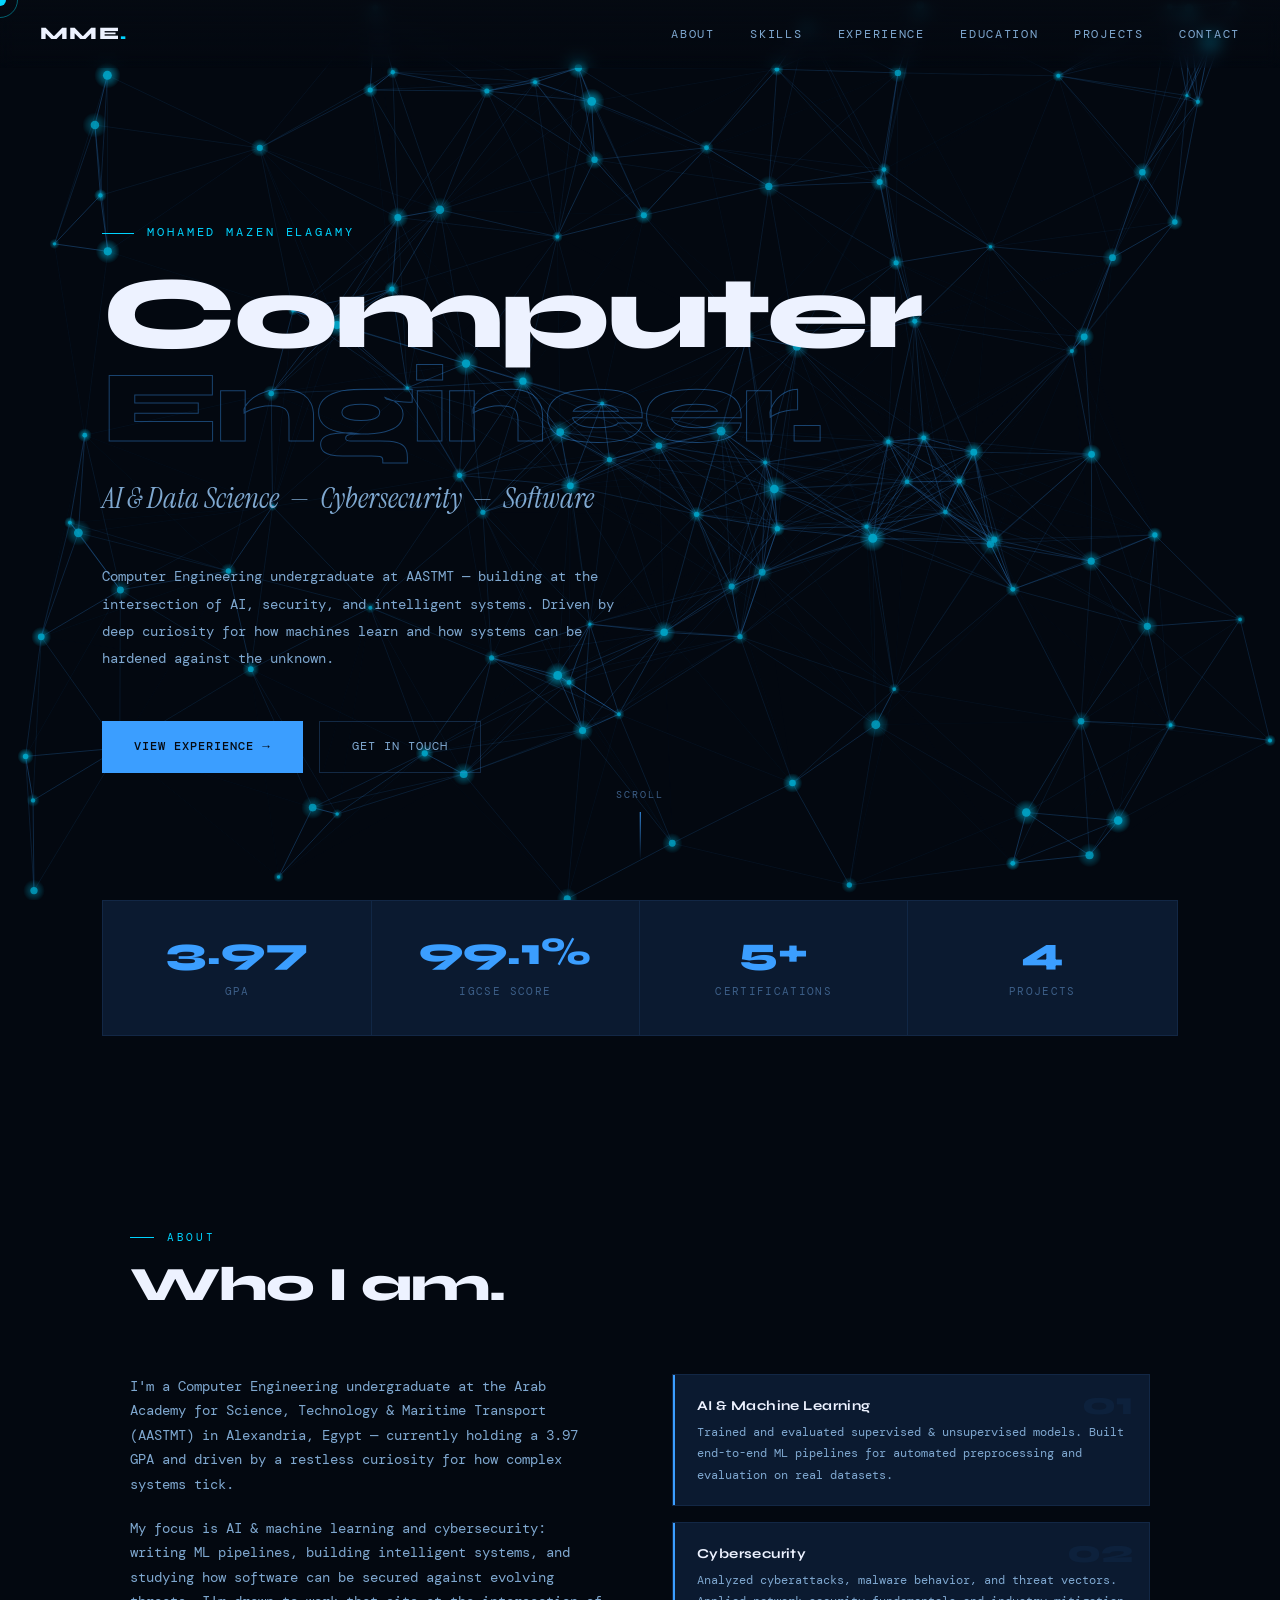
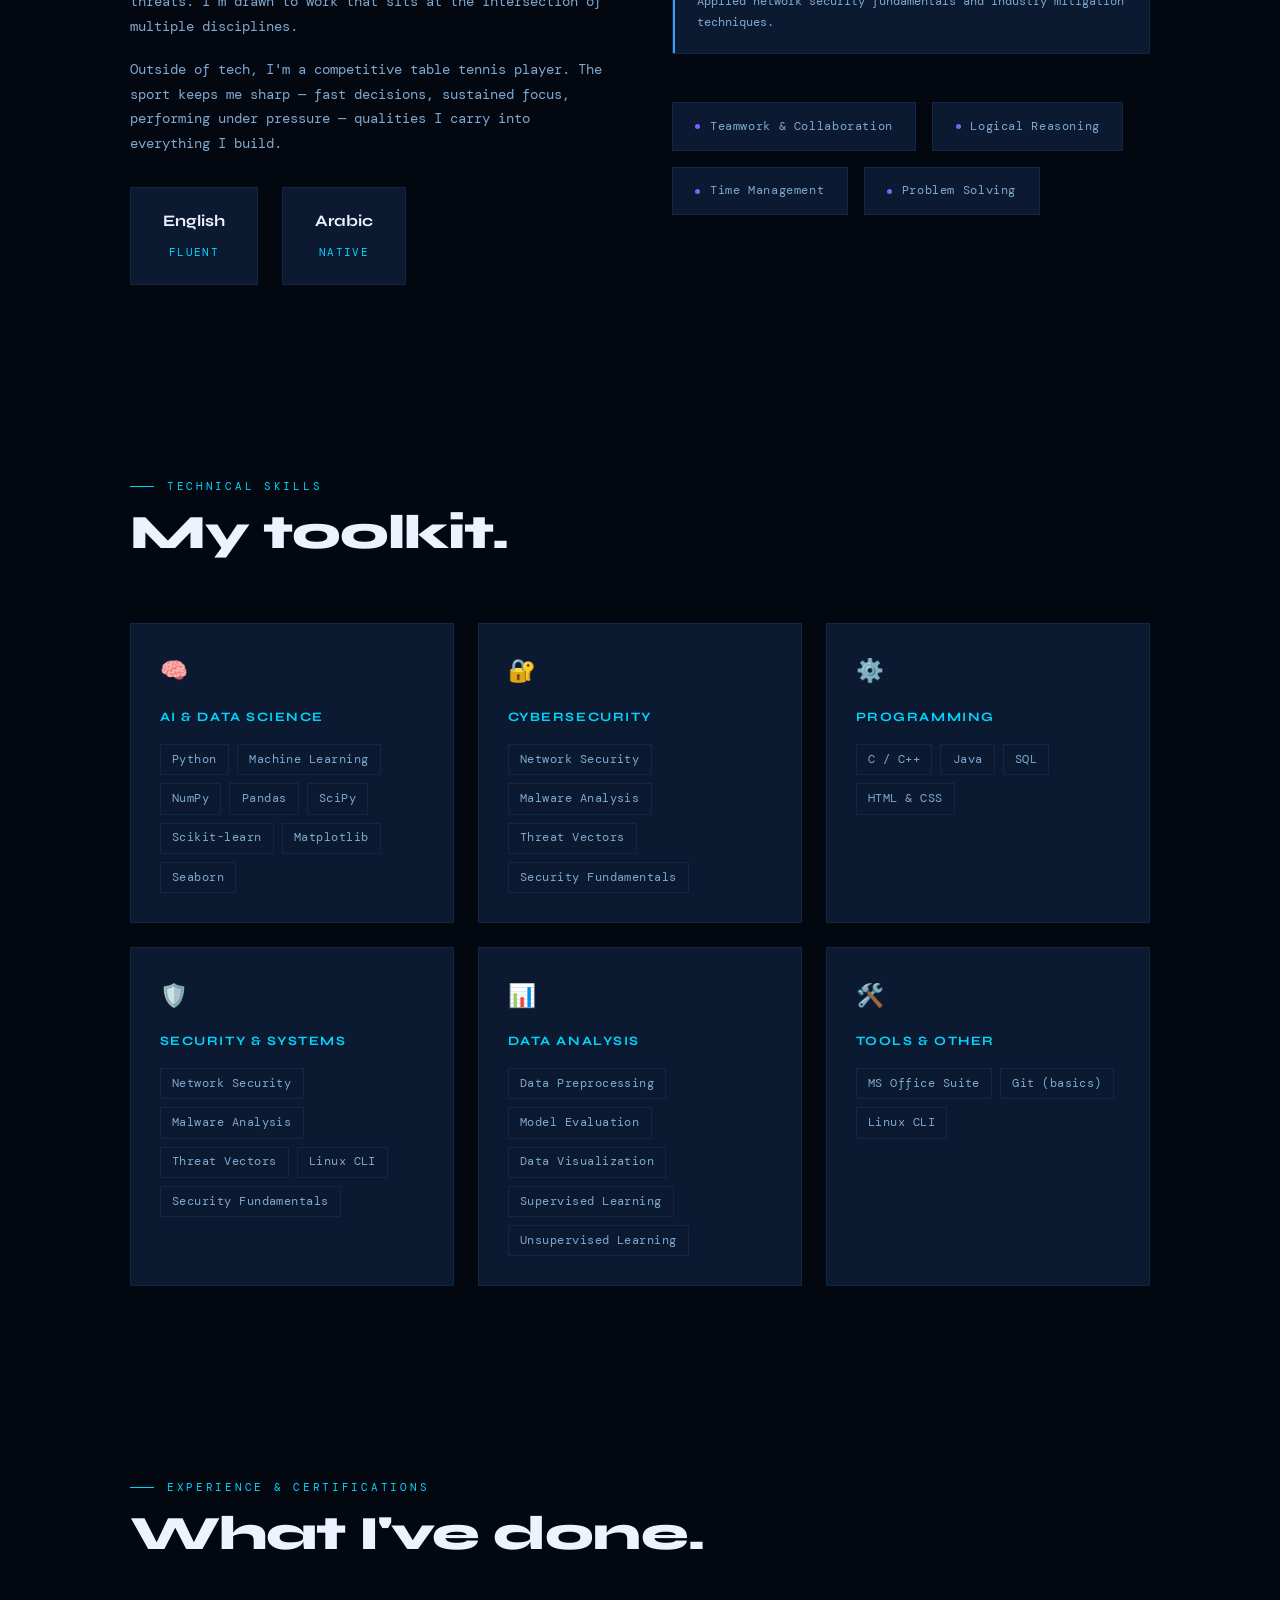
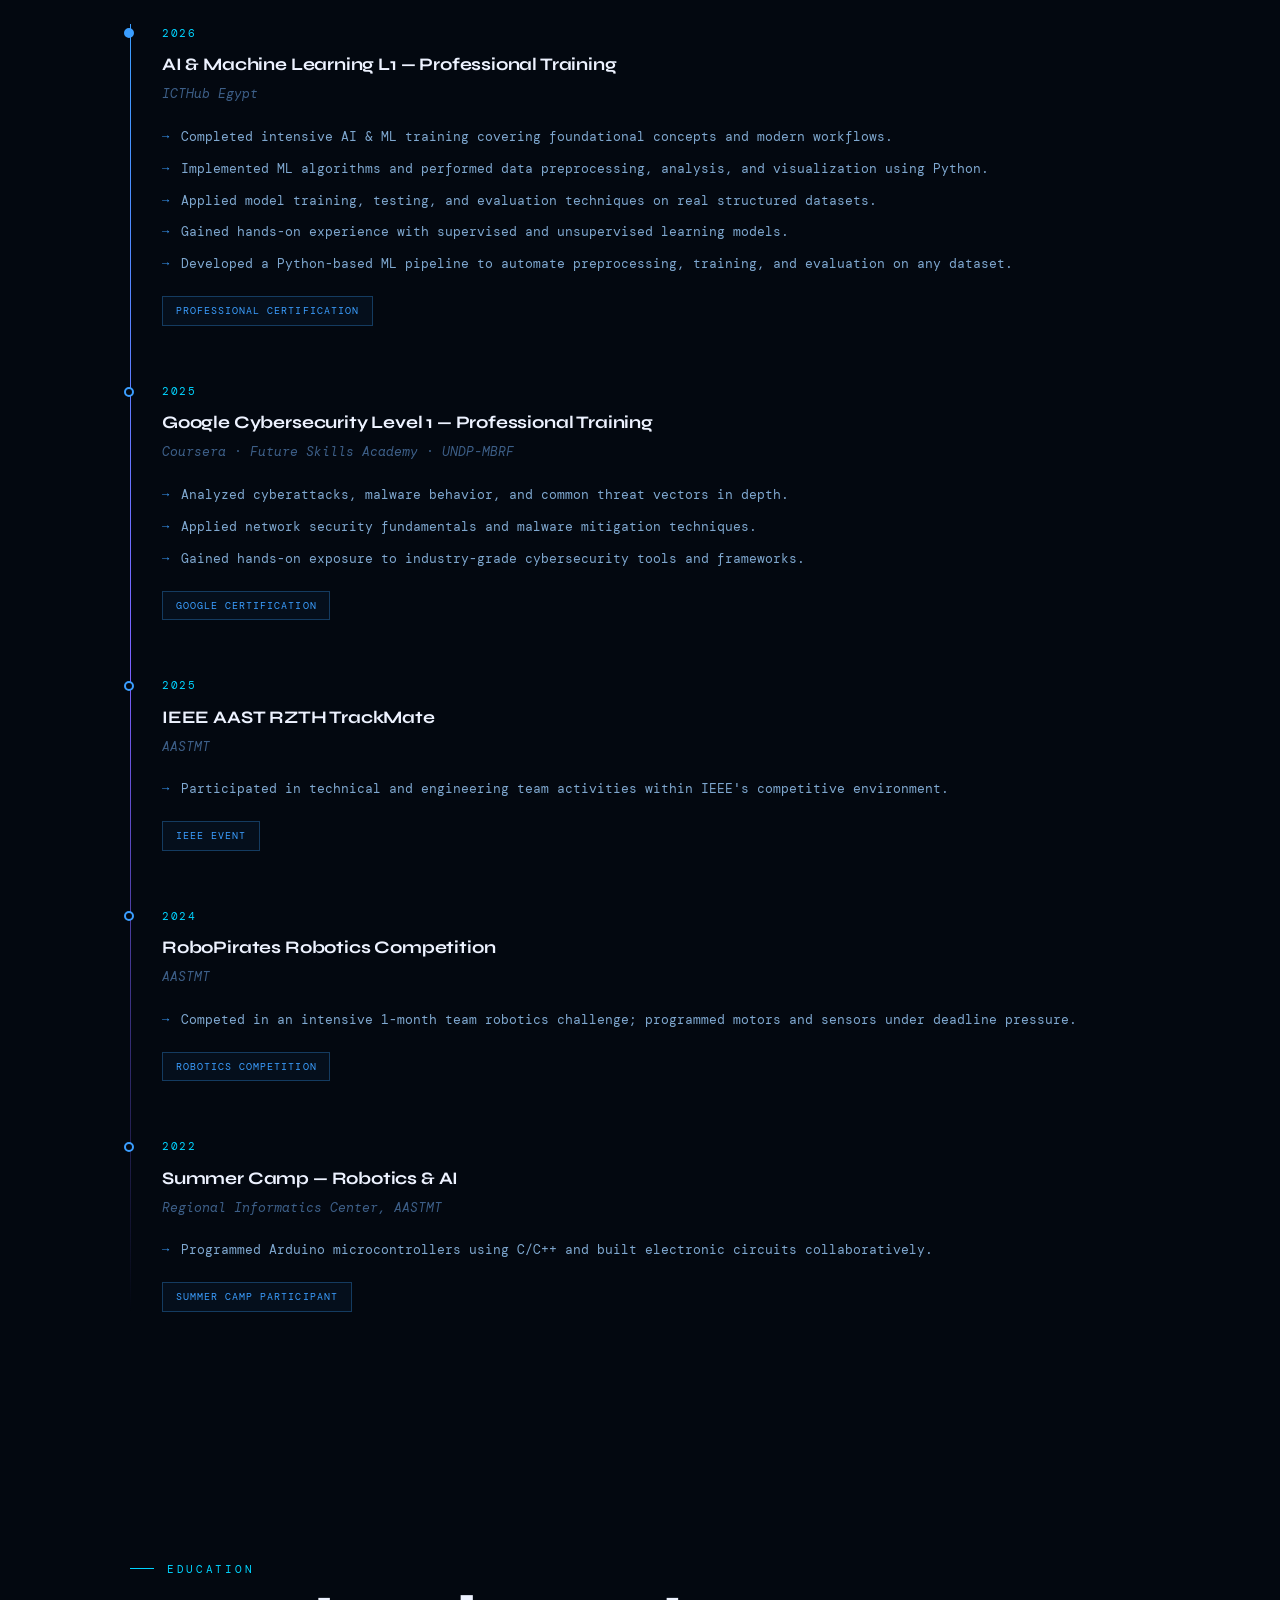
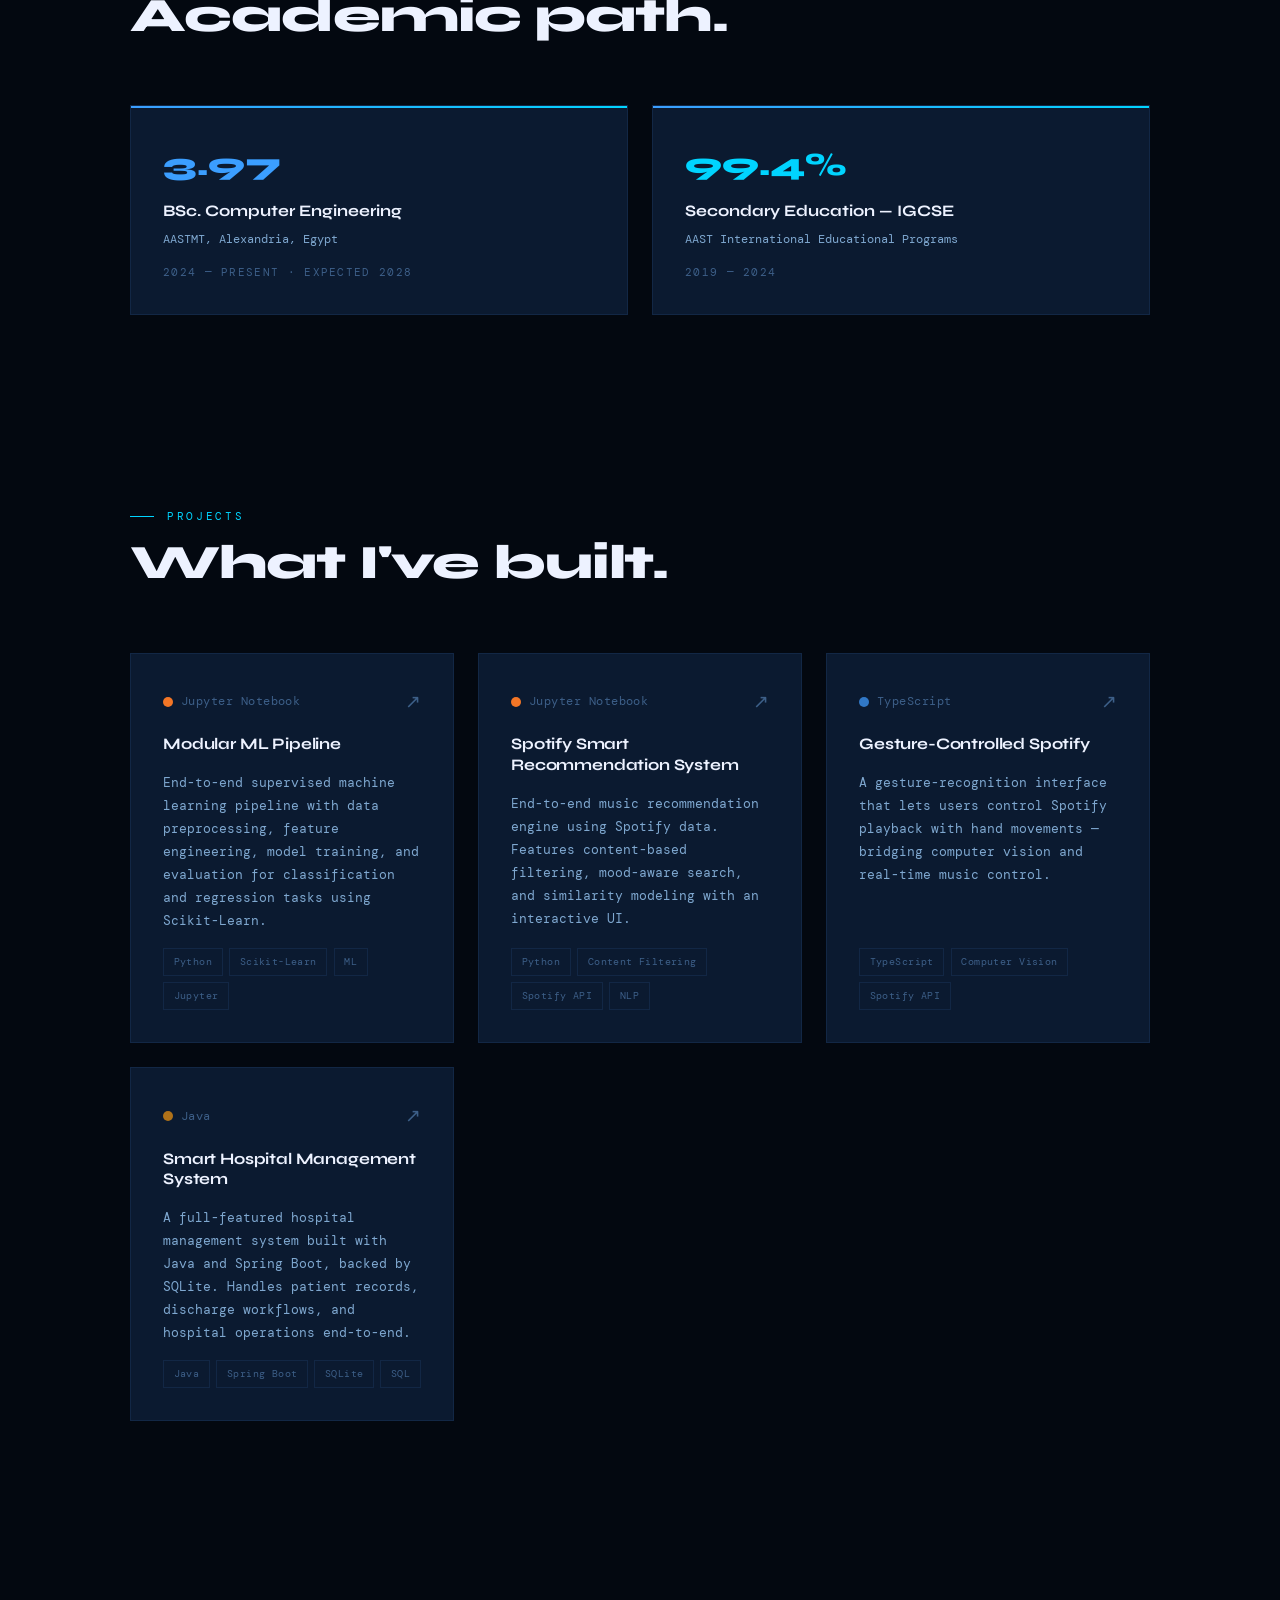
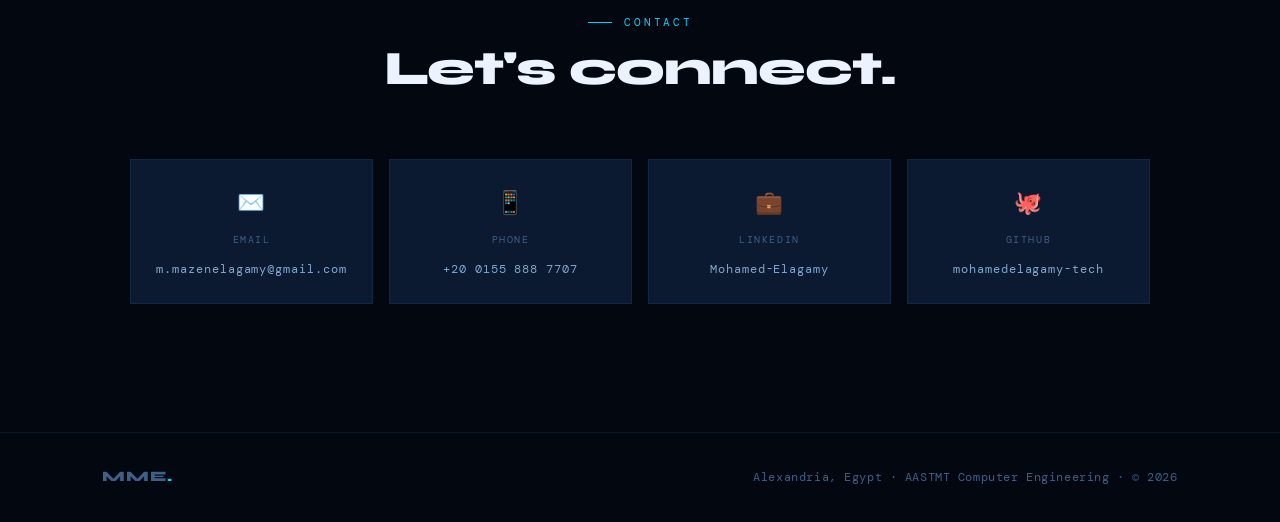
==== commit 5d7f29ae: "Update index.html" ====
--- a/index.html
+++ b/index.html
@@ -121,6 +121,7 @@
     justify-content: center;
     max-width: 100%;
     padding: 0 8vw;
+    padding-top: 6rem; /* ← pushes content below the navbar */
     position: relative;
     overflow: hidden;
   }
@@ -790,7 +791,7 @@
   @media (max-width: 768px) {
     nav { padding: 1rem 1.5rem; }
     .nav-links { display: none; }
-    #hero { padding: 0 1.5rem; }
+    #hero { padding: 5rem 1.5rem 0; }
     section { padding: 4rem 1.5rem; }
     .stats-strip { grid-template-columns: repeat(2, 1fr); margin: 0 1.5rem 3rem; }
     .about-grid { grid-template-columns: 1fr; gap: 2rem; }
@@ -1218,7 +1219,6 @@
 window.addEventListener('resize', resize);
 window.addEventListener('scroll', () => { scrollY = window.scrollY; });
 
-// More nodes, larger connection radius for bigger visual impact
 for (let i = 0; i < 120; i++) {
   nodes.push({
     x: Math.random() * (typeof W !== 'undefined' ? W : window.innerWidth),
@@ -1244,7 +1244,6 @@
     if (n.y < 0 || n.y > H) n.vy *= -1;
   });
 
-  // Draw connections
   for (let i = 0; i < nodes.length; i++) {
     for (let j = i + 1; j < nodes.length; j++) {
       const ay = nodes[i].y - parallaxShift * nodes[i].depth;
@@ -1264,11 +1263,9 @@
     }
   }
 
-  // Draw nodes
   nodes.forEach(n => {
     const py = n.y - parallaxShift * n.depth;
     const pulse = 0.5 + 0.5 * Math.sin(n.pulse);
-    // Glow
     const grd = ctx.createRadialGradient(n.x, py, 0, n.x, py, n.r * 3);
     grd.addColorStop(0, `rgba(0, 212, 255, ${0.5 + pulse * 0.4})`);
     grd.addColorStop(1, `rgba(0, 212, 255, 0)`);
@@ -1276,7 +1273,6 @@
     ctx.arc(n.x, py, n.r * 3, 0, Math.PI * 2);
     ctx.fillStyle = grd;
     ctx.fill();
-    // Core dot
     ctx.beginPath();
     ctx.arc(n.x, py, n.r, 0, Math.PI * 2);
     ctx.fillStyle = `rgba(0, 212, 255, ${0.8 + pulse * 0.2})`;
@@ -1306,12 +1302,10 @@
   observer.observe(p);
 });
 
-// Stagger exp items
 document.querySelectorAll('.exp-item').forEach((el, i) => {
   el.style.transitionDelay = (i * 0.1) + 's';
 });
 
-// Counter animation for stats
 function animCounter(el, target, isFloat, suffix, duration = 1500) {
   const decimals = target === 3.97 ? 2 : 1;
   const start = performance.now();
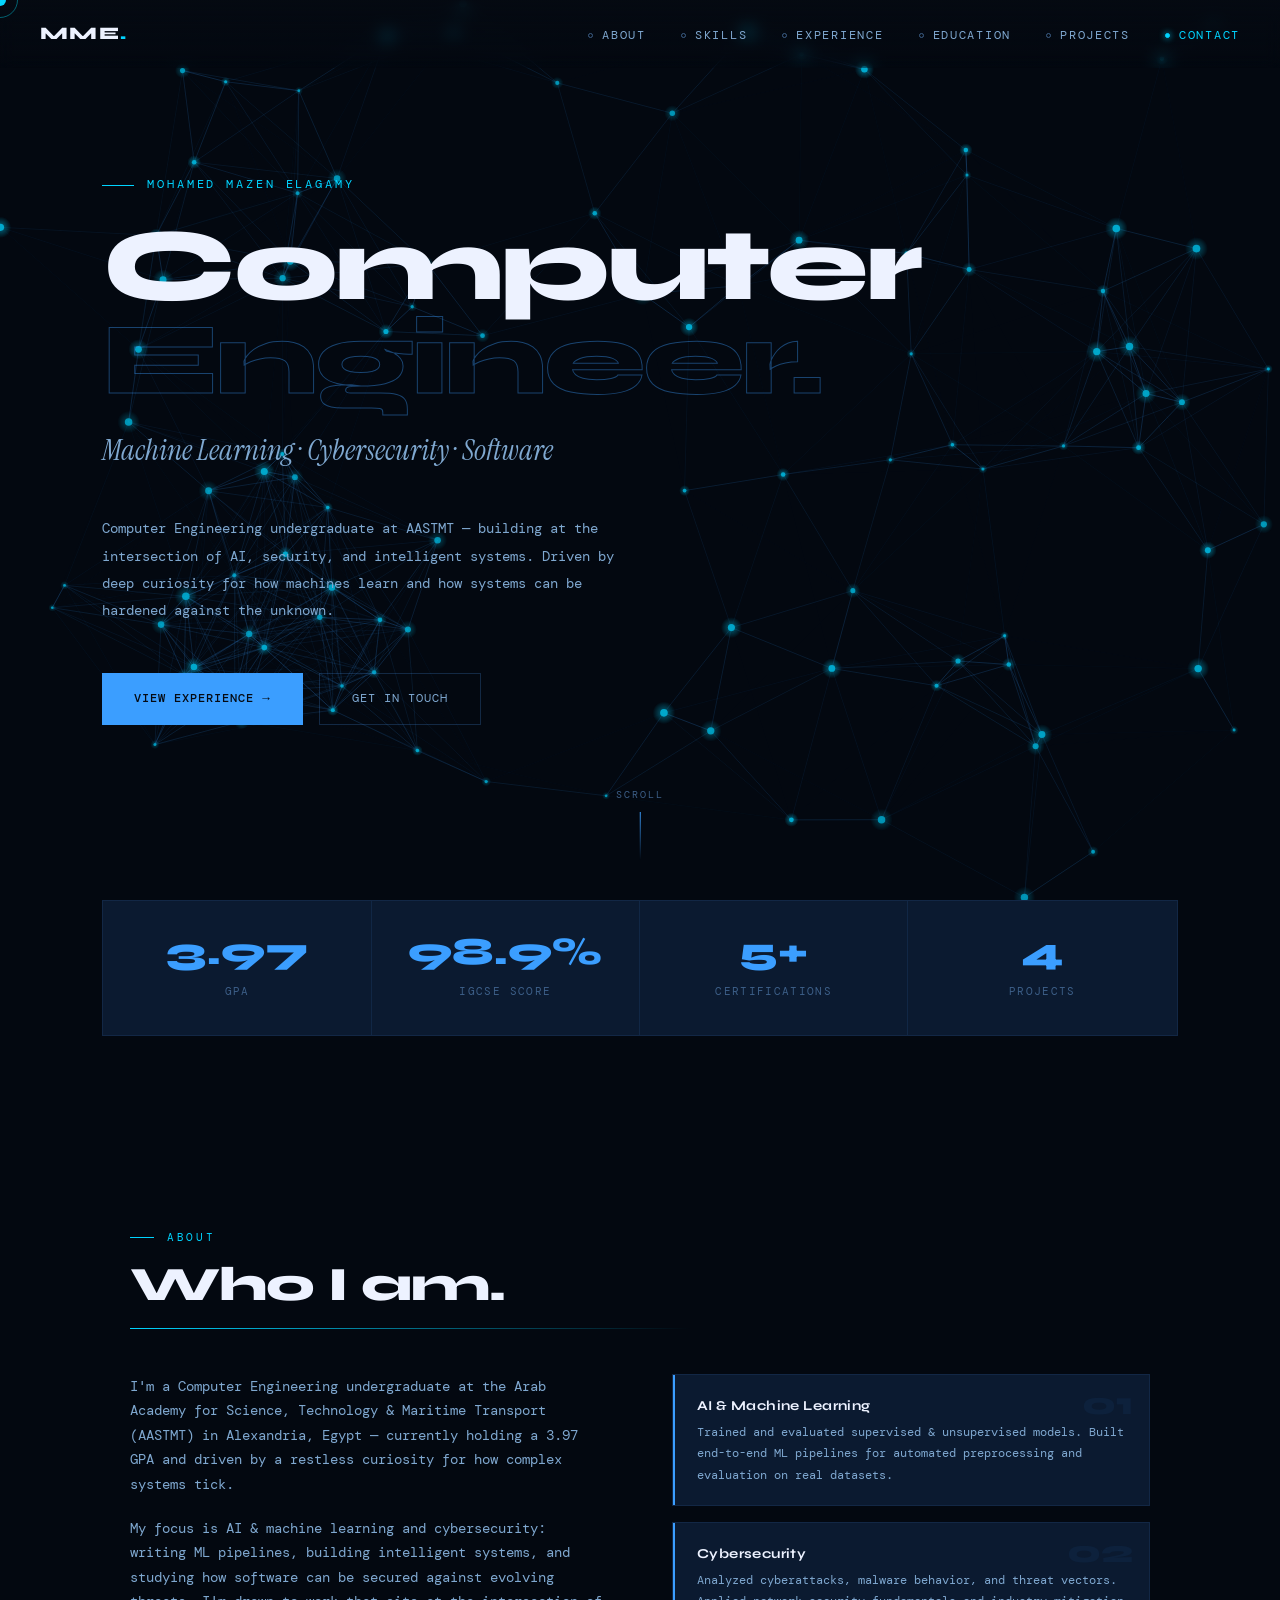
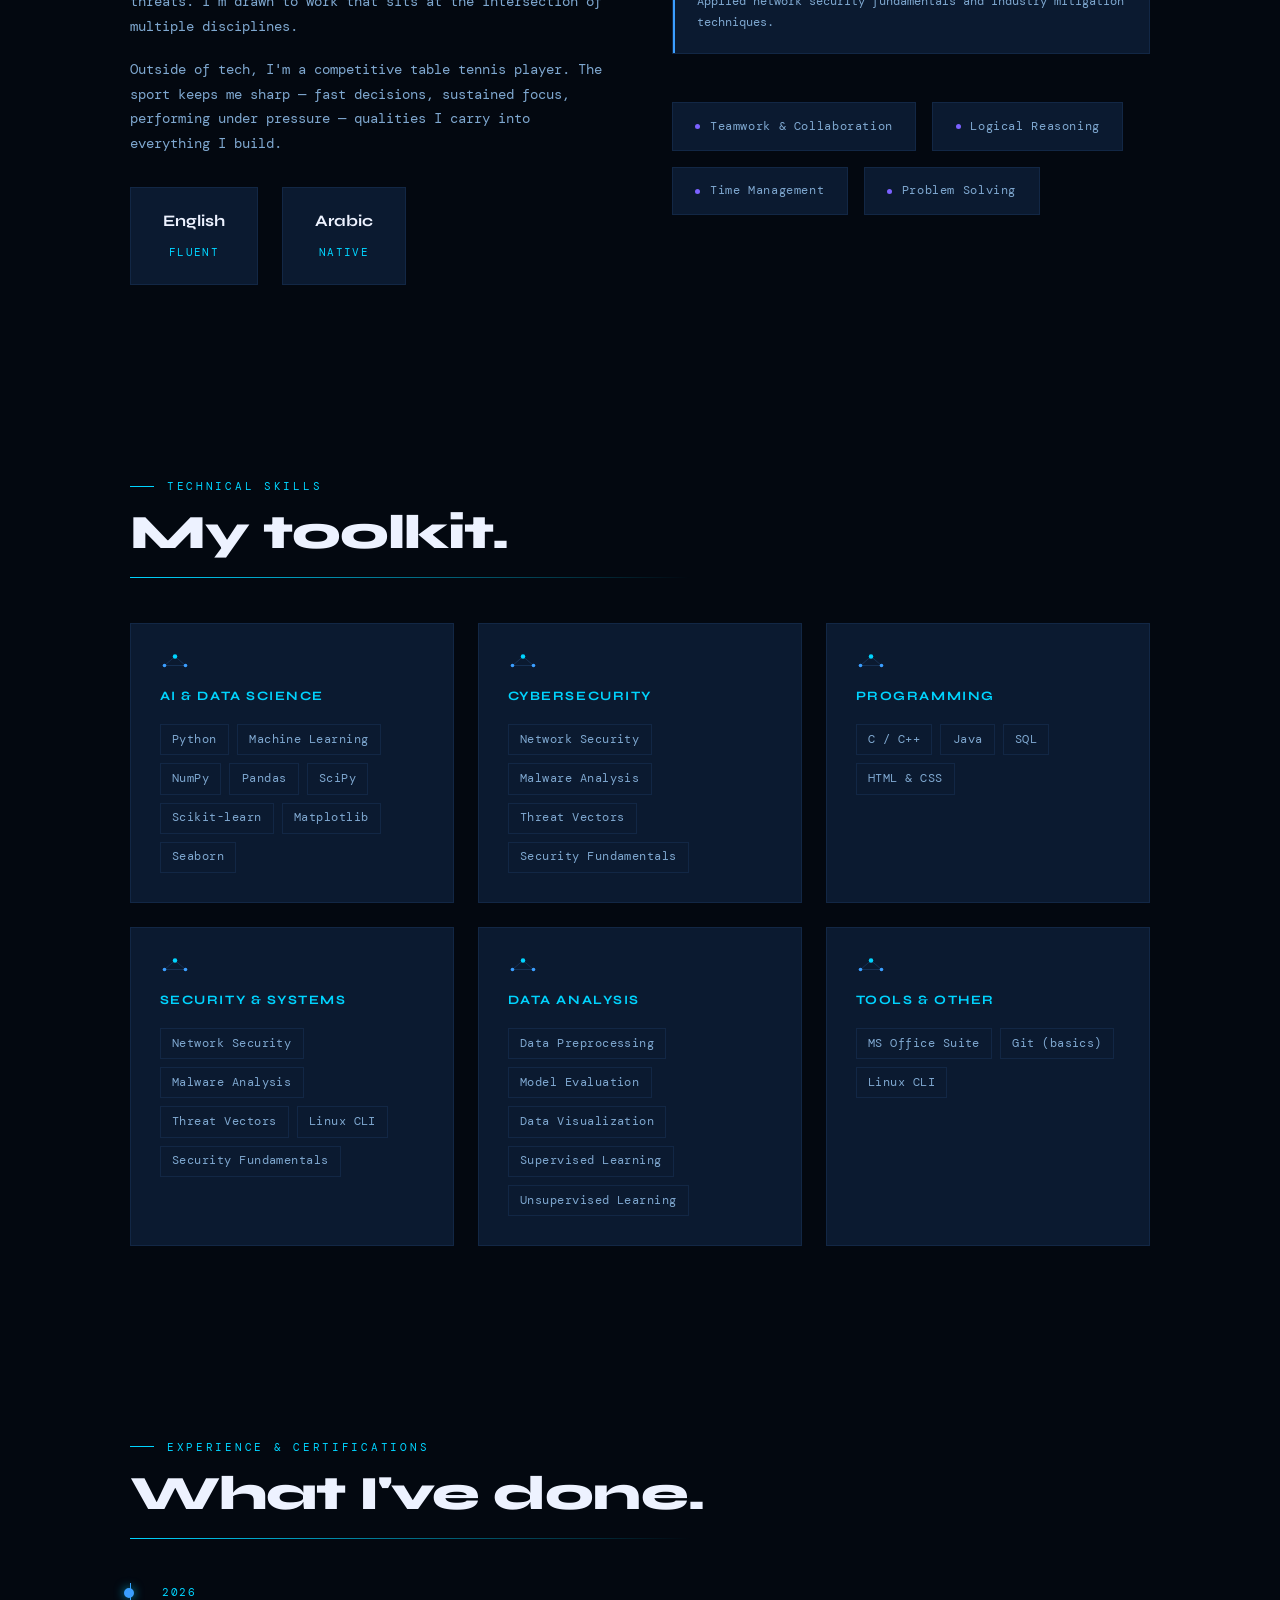
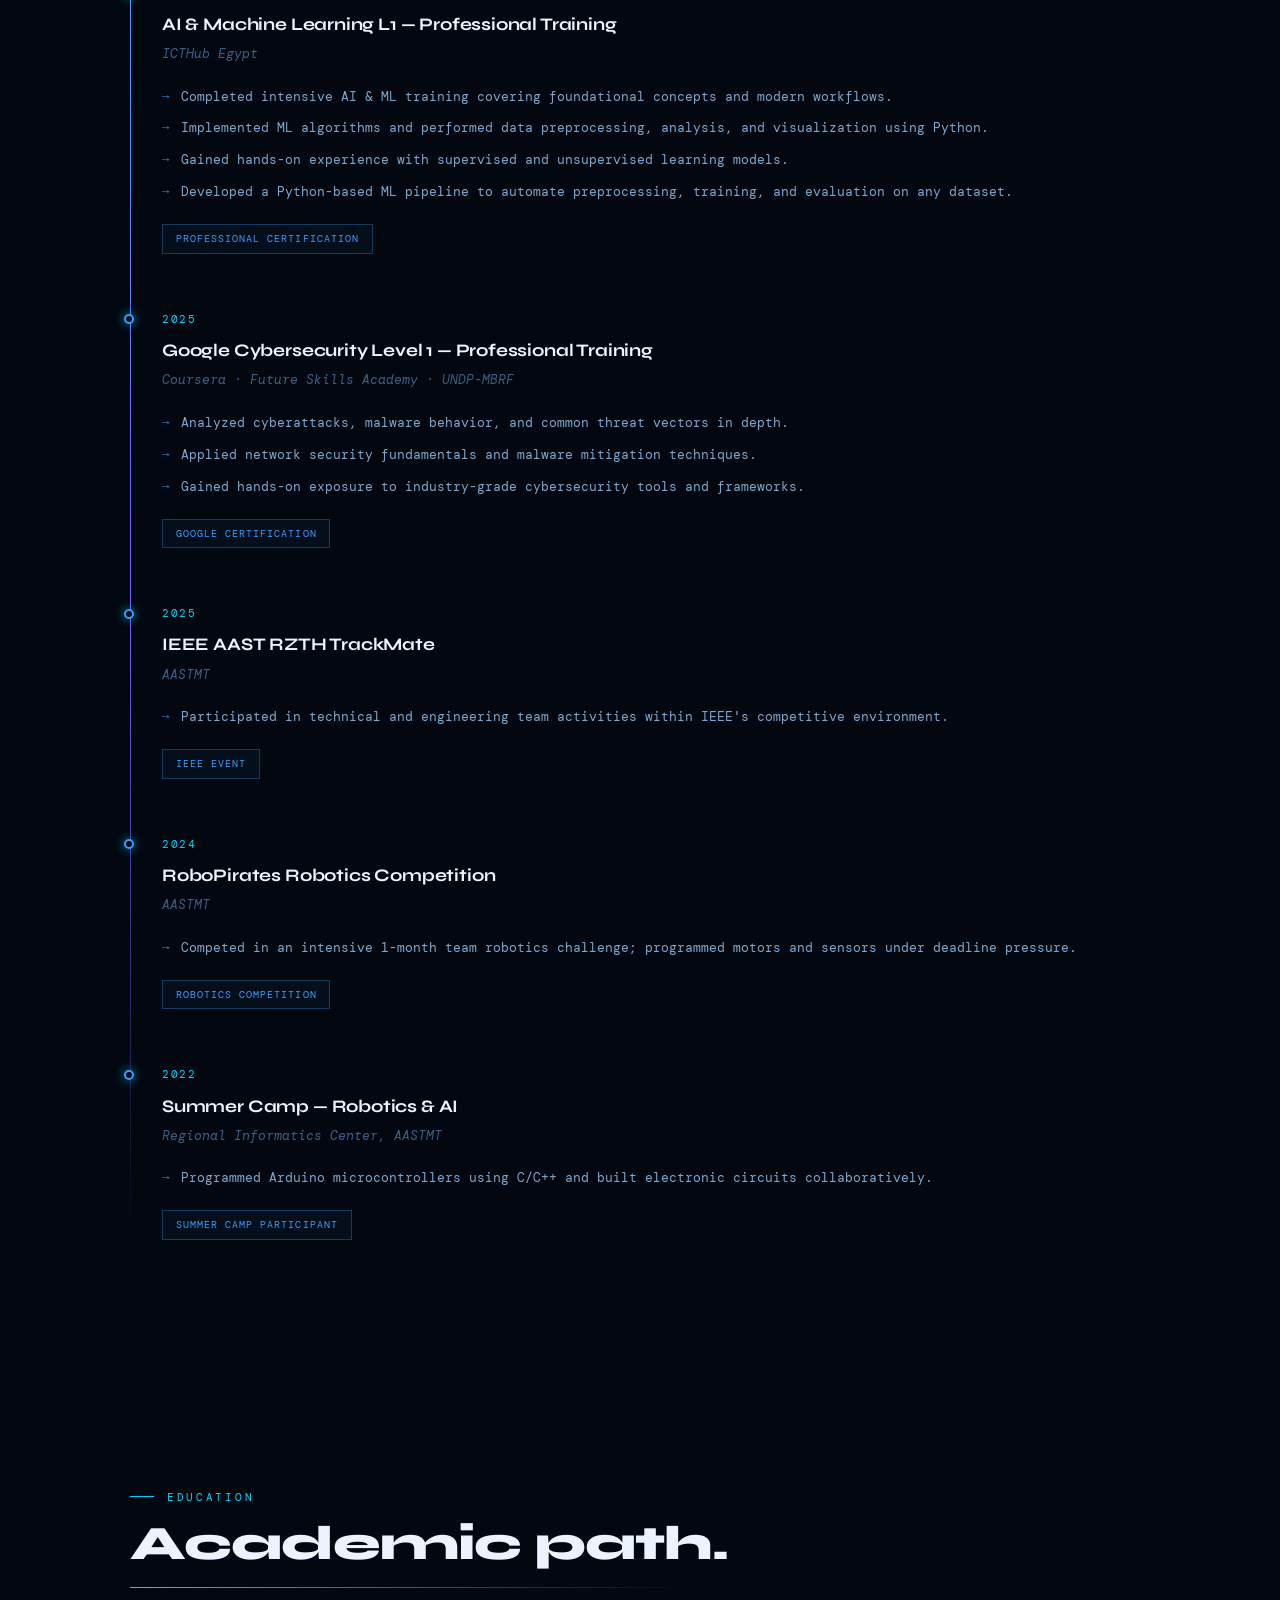
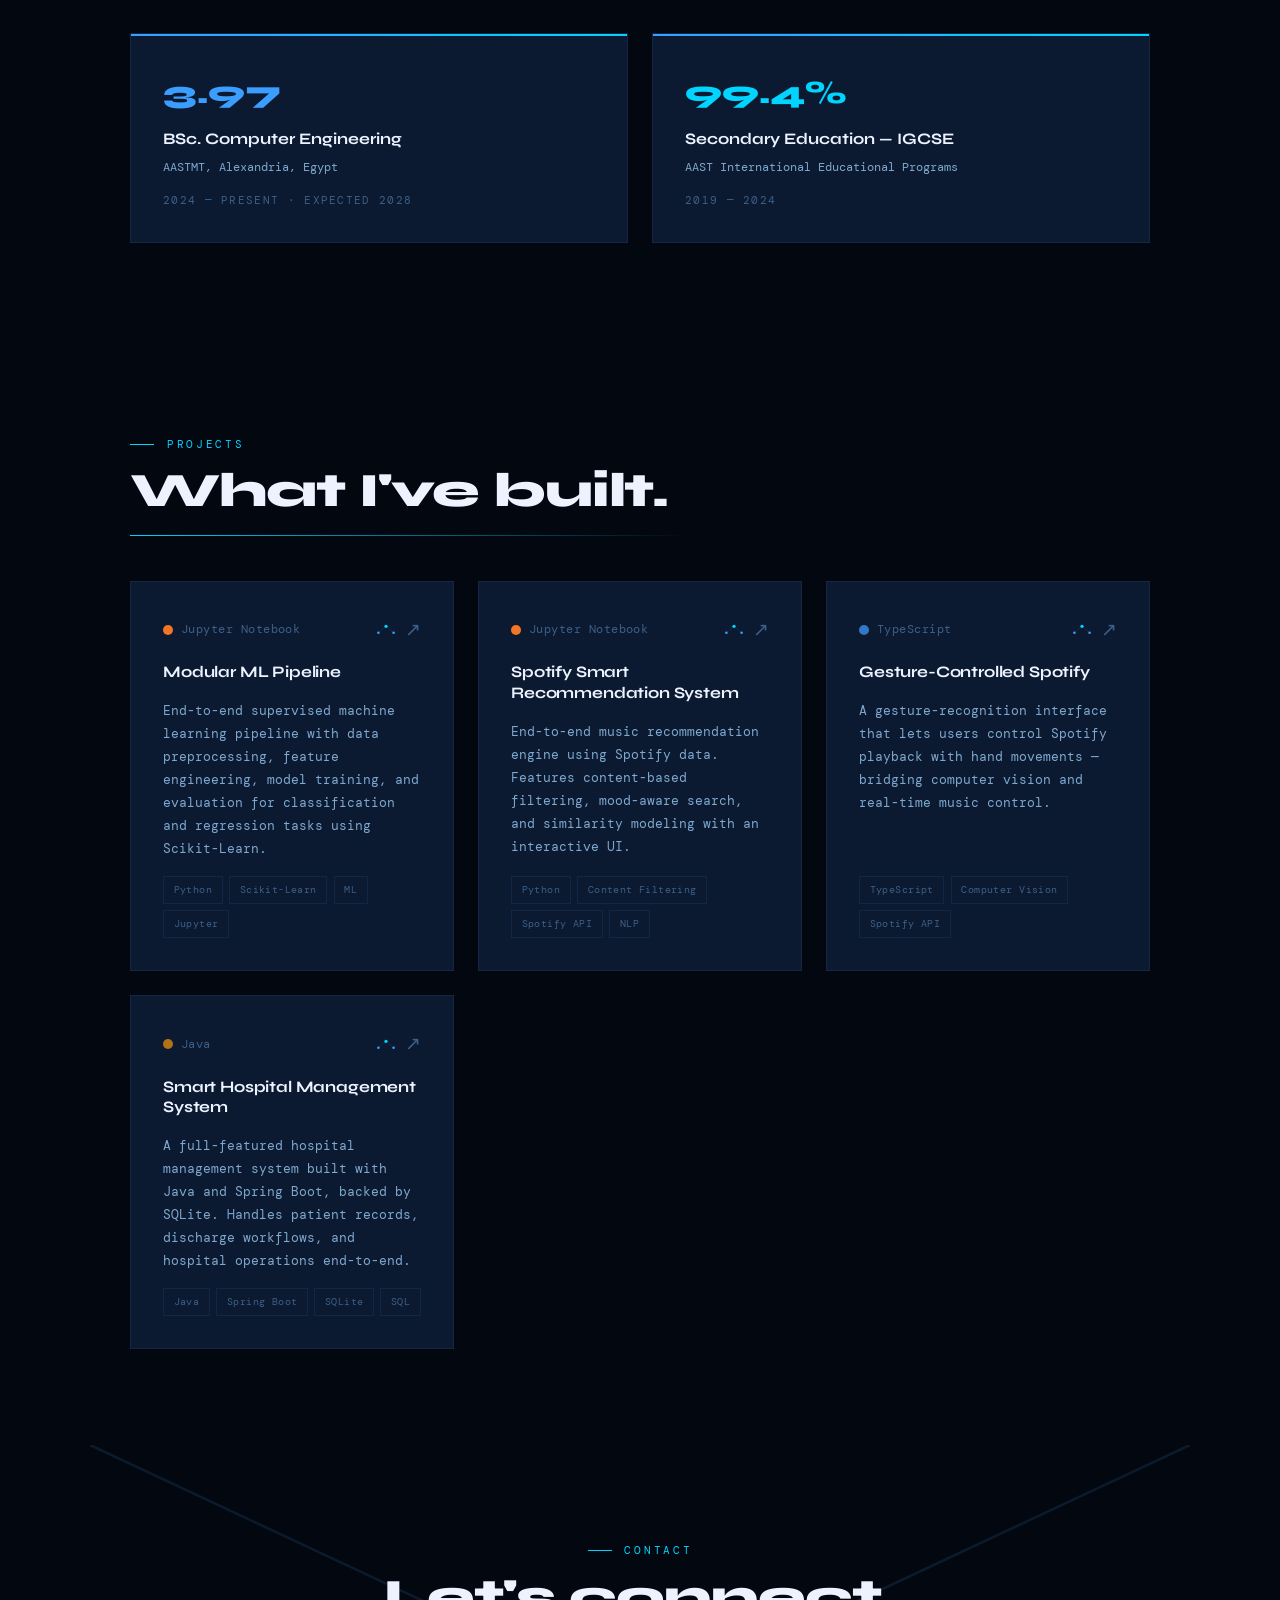
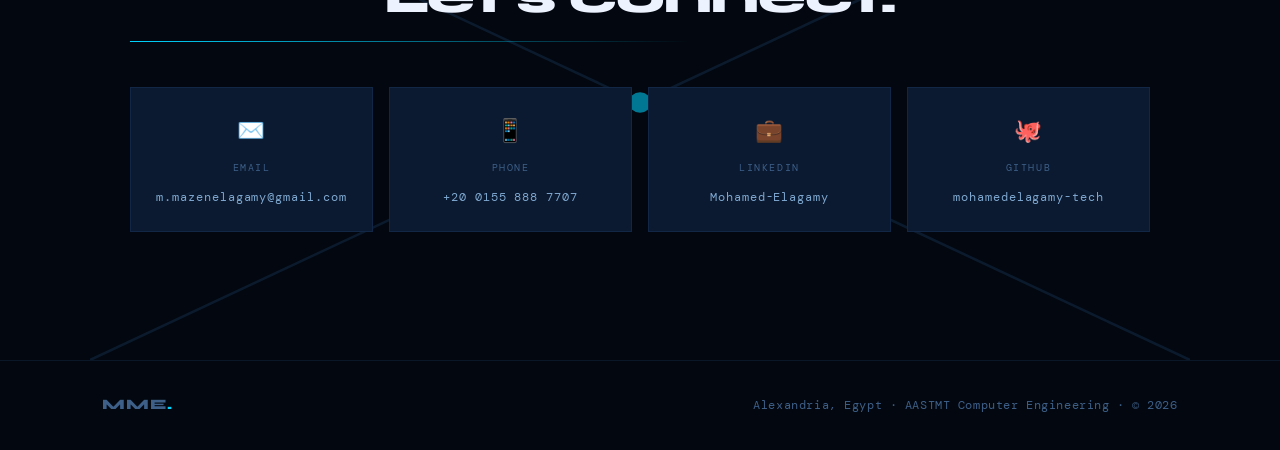
==== commit 2b92379c: "Update index.html" ====
--- a/index.html
+++ b/index.html
@@ -41,6 +41,38 @@
     cursor: none;
   }
 
+  a:focus-visible, button:focus-visible {
+    outline: 2px solid var(--accent2);
+    outline-offset: 3px;
+  }
+
+  /* Boot sequence */
+  .boot {
+    position: fixed; inset: 0;
+    z-index: 500;
+    background: var(--bg);
+    display: flex;
+    align-items: center;
+    justify-content: center;
+    transition: opacity 0.6s ease;
+  }
+  .boot.gone { opacity: 0; pointer-events: none; }
+  .boot-inner { text-align: center; }
+  .boot-nodes { display: flex; gap: 0.6rem; justify-content: center; margin-bottom: 1.2rem; }
+  .boot-nodes span {
+    width: 7px; height: 7px; border-radius: 50%;
+    background: var(--accent2);
+    opacity: 0.25;
+    animation: bootPulse 1.1s ease-in-out infinite;
+  }
+  .boot-nodes span:nth-child(2) { animation-delay: 0.15s; }
+  .boot-nodes span:nth-child(3) { animation-delay: 0.3s; }
+  .boot-nodes span:nth-child(4) { animation-delay: 0.45s; }
+  @keyframes bootPulse { 0%, 100% { opacity: 0.25; transform: scale(1); } 50% { opacity: 1; transform: scale(1.3); } }
+  .boot-text { font-size: 0.72rem; letter-spacing: 0.25em; text-transform: uppercase; color: var(--text2); margin-bottom: 0.7rem; }
+  .boot-status { font-size: 0.68rem; letter-spacing: 0.3em; text-transform: uppercase; color: var(--accent2); opacity: 0; transition: opacity 0.4s; }
+  .boot-status.show { opacity: 1; }
+
   /* Custom cursor */
   .cursor {
     width: 12px; height: 12px;
@@ -72,8 +104,17 @@
     top: 0; left: 0;
     width: 100%; height: 100%;
     z-index: 0;
-    opacity: 0.75;
-  }
+    opacity: 0.8;
+  }
+
+  /* Reusable neural glyph */
+  .node-glyph { overflow: visible; display: block; }
+  .ng-line { stroke: var(--border2); stroke-width: 1; transition: stroke 0.3s; }
+  .ng-dot { fill: var(--accent); transition: fill 0.3s, r 0.3s; }
+  .ng-dot-main { fill: var(--accent2); animation: ngPulse 2.4s ease-in-out infinite; }
+  @keyframes ngPulse { 0%, 100% { opacity: 0.7; } 50% { opacity: 1; } }
+  .skill-group:hover .ng-line, .project-card:hover .ng-line { stroke: var(--accent2); }
+  .skill-group:hover .ng-dot, .project-card:hover .ng-dot { fill: var(--accent2); }
 
   /* Nav */
   nav {
@@ -95,6 +136,9 @@
   .nav-logo span { color: var(--accent2); }
   .nav-links { display: flex; gap: 2.2rem; list-style: none; }
   .nav-links a {
+    display: inline-flex;
+    align-items: center;
+    gap: 0.55rem;
     font-size: 0.72rem;
     letter-spacing: 0.15em;
     text-transform: uppercase;
@@ -103,6 +147,21 @@
     transition: color 0.2s;
   }
   .nav-links a:hover { color: var(--accent2); }
+  .nav-dot {
+    width: 5px; height: 5px;
+    border-radius: 50%;
+    border: 1px solid var(--text3);
+    background: transparent;
+    transition: background 0.25s, border-color 0.25s, box-shadow 0.25s;
+    flex-shrink: 0;
+  }
+  .nav-links a.active { color: var(--accent2); }
+  .nav-links a.active .nav-dot,
+  .nav-links a:hover .nav-dot {
+    background: var(--accent2);
+    border-color: var(--accent2);
+    box-shadow: 0 0 6px var(--accent2);
+  }
 
   /* Sections */
   section {
@@ -121,7 +180,6 @@
     justify-content: center;
     max-width: 100%;
     padding: 0 8vw;
-    padding-top: 6rem; /* ← pushes content below the navbar */
     position: relative;
     overflow: hidden;
   }
@@ -284,12 +342,22 @@
 
   /* Section headers */
   .sec-header {
+    position: relative;
     margin-bottom: 4rem;
     opacity: 0;
     transform: translateY(20px);
     transition: opacity 0.8s, transform 0.8s;
   }
   .sec-header.visible { opacity: 1; transform: translateY(0); }
+  .sec-header::after {
+    content: '';
+    position: absolute;
+    left: 0; bottom: -1.2rem;
+    height: 1px; width: 0;
+    background: linear-gradient(to right, var(--accent2), transparent);
+    transition: width 1.2s ease 0.2s;
+  }
+  .sec-header.visible::after { width: 55%; }
   .sec-tag {
     font-size: 0.68rem;
     letter-spacing: 0.25em;
@@ -407,7 +475,7 @@
   .skill-group:hover { border-color: var(--border2); transform: translateY(-4px); }
   .skill-group:hover::after { opacity: 1; }
   .skill-group-icon {
-    font-size: 1.4rem;
+    display: inline-flex;
     margin-bottom: 1rem;
   }
   .skill-group h4 {
@@ -442,6 +510,18 @@
     width: 1px;
     background: linear-gradient(to bottom, var(--accent), var(--accent3), transparent);
   }
+  .exp-signal {
+    position: absolute;
+    left: -2px; top: 0;
+    width: 5px; height: 5px;
+    border-radius: 50%;
+    background: var(--accent2);
+    box-shadow: 0 0 8px 2px var(--accent2);
+    opacity: 0;
+    transition: opacity 0.4s;
+    pointer-events: none;
+  }
+  .exp-signal.active { opacity: 1; }
   .exp-item {
     position: relative;
     margin-bottom: 3.5rem;
@@ -458,8 +538,10 @@
     background: var(--bg);
     border: 2px solid var(--accent);
     border-radius: 50%;
+    transition: box-shadow 0.4s, background 0.4s;
   }
   .exp-dot.special { background: var(--accent); }
+  .exp-item.visible .exp-dot { box-shadow: 0 0 10px 1px rgba(0,212,255,0.5); }
   .exp-year {
     font-size: 0.68rem;
     letter-spacing: 0.15em;
@@ -571,9 +653,21 @@
 
   /* Contact */
   #contact {
+    position: relative;
     text-align: center;
     padding-bottom: 8rem;
   }
+  .contact-converge {
+    position: absolute;
+    inset: 0;
+    z-index: 0;
+    opacity: 0.55;
+    pointer-events: none;
+  }
+  .contact-converge svg { width: 100%; height: 100%; }
+  .cv-line { stroke: var(--border2); stroke-width: 1; }
+  .cv-core { fill: var(--accent2); animation: corePulse 2.4s ease-in-out infinite; }
+  @keyframes corePulse { 0%, 100% { opacity: 0.6; r: 4; } 50% { opacity: 1; r: 6; } }
   .contact-grid {
     display: grid;
     grid-template-columns: repeat(4, 1fr);
@@ -582,6 +676,8 @@
     opacity: 0;
     transform: translateY(20px);
     transition: opacity 0.8s, transform 0.8s;
+    position: relative;
+    z-index: 1;
   }
   .contact-grid.visible { opacity: 1; transform: translateY(0); }
   .contact-item {
@@ -725,7 +821,6 @@
     50% { box-shadow: 0 0 20px 0 rgba(0,229,255,0.08); }
   }
 
-
   /* Projects */
   .projects-grid {
     display: grid;
@@ -762,8 +857,18 @@
   .project-card-top { display: flex; justify-content: space-between; align-items: center; }
   .project-lang { display: flex; align-items: center; gap: 0.5rem; font-size: 0.72rem; color: var(--text3); letter-spacing: 0.04em; }
   .lang-dot { width: 10px; height: 10px; border-radius: 50%; flex-shrink: 0; }
-  .project-arrow { font-size: 1.2rem; color: var(--text3); transition: color 0.2s, transform 0.2s; }
+  .project-signal { display: flex; align-items: center; gap: 0.5rem; }
+  .project-arrow { position: relative; font-size: 1.2rem; color: var(--text3); transition: color 0.2s, transform 0.2s; }
+  .project-arrow::after {
+    content: '';
+    position: absolute;
+    left: -9px; top: 50%;
+    width: 0; height: 1px;
+    background: var(--accent2);
+    transition: width 0.3s;
+  }
   .project-card:hover .project-arrow { color: var(--accent2); transform: translate(3px, -3px); }
+  .project-card:hover .project-arrow::after { width: 9px; }
   .project-title {
     font-family: 'Syne', sans-serif;
     font-size: 1rem;
@@ -791,7 +896,7 @@
   @media (max-width: 768px) {
     nav { padding: 1rem 1.5rem; }
     .nav-links { display: none; }
-    #hero { padding: 5rem 1.5rem 0; }
+    #hero { padding: 0 1.5rem; }
     section { padding: 4rem 1.5rem; }
     .stats-strip { grid-template-columns: repeat(2, 1fr); margin: 0 1.5rem 3rem; }
     .about-grid { grid-template-columns: 1fr; gap: 2rem; }
@@ -802,24 +907,53 @@
     body { cursor: auto; }
     .cursor, .cursor-ring { display: none; }
   }
+
+  @media (pointer: coarse) {
+    body { cursor: auto; }
+    .cursor, .cursor-ring { display: none; }
+  }
+
+  @media (prefers-reduced-motion: reduce) {
+    *, *::before, *::after {
+      animation-duration: 0.001ms !important;
+      animation-iteration-count: 1 !important;
+      transition-duration: 0.001ms !important;
+      scroll-behavior: auto !important;
+    }
+    .hero-eyebrow, .hero-name, .hero-title, .hero-desc, .hero-ctas, .hero-scroll {
+      opacity: 1 !important;
+      transform: none !important;
+    }
+    .boot { display: none !important; }
+  }
 </style>
 </head>
 <body>
 
+<noscript><style>.boot{display:none!important;}.cursor,.cursor-ring{display:none!important;}body{cursor:auto!important;}</style></noscript>
+
+<div class="boot" id="boot" aria-hidden="true">
+  <div class="boot-inner">
+    <div class="boot-nodes"><span></span><span></span><span></span><span></span></div>
+    <div class="boot-text">Initializing neural network</div>
+    <div class="boot-status" id="bootStatus">Network online</div>
+  </div>
+</div>
+
 <div class="cursor" id="cursor"></div>
 <div class="cursor-ring" id="cursor-ring"></div>
 
-<canvas id="neural-bg"></canvas>
+<canvas id="neural-bg" aria-hidden="true"></canvas>
 
 <nav>
   <a href="#hero" class="nav-logo">MME<span>.</span></a>
   <ul class="nav-links">
-    <li><a href="#about">About</a></li>
-    <li><a href="#skills">Skills</a></li>
-    <li><a href="#experience">Experience</a></li>
-    <li><a href="#education">Education</a></li>
-    <li><a href="#projects">Projects</a></li>
-    <li><a href="#contact">Contact</a></li>
+    <li><a href="#about"><span class="nav-dot"></span>About</a></li>
+    <li><a href="#skills"><span class="nav-dot"></span>Skills</a></li>
+    <li><a href="#experience"><span class="nav-dot"></span>Experience</a></li>
+    <li><a href="#education"><span class="nav-dot"></span>Education</a></li>
+    <li><a href="#projects"><span class="nav-dot"></span>Projects</a></li>
+    <li><a href="#contact"><span class="nav-dot"></span>Contact</a></li>
   </ul>
 </nav>
 
@@ -830,7 +964,7 @@
     Computer<br>
     <span class="line2">Engineer.</span>
   </h1>
-  <div class="hero-title">AI &amp; Data Science &nbsp;—&nbsp; Cybersecurity &nbsp;—&nbsp; Software</div>
+  <div class="hero-title">Machine Learning · Cybersecurity · Software</div>
   <p class="hero-desc">
     Computer Engineering undergraduate at AASTMT — building at the intersection of AI, security, and intelligent systems. Driven by deep curiosity for how machines learn and how systems can be hardened against the unknown.
   </p>
@@ -915,7 +1049,16 @@
   </div>
   <div class="skills-container" id="skills-container">
     <div class="skill-group">
-      <div class="skill-group-icon">🧠</div>
+      <div class="skill-group-icon">
+        <svg class="node-glyph" viewBox="0 0 40 24" width="30" height="18" aria-hidden="true">
+          <line x1="6" y1="18" x2="20" y2="6" class="ng-line"/>
+          <line x1="20" y1="6" x2="34" y2="18" class="ng-line"/>
+          <line x1="6" y1="18" x2="34" y2="18" class="ng-line"/>
+          <circle cx="6" cy="18" r="2.4" class="ng-dot"/>
+          <circle cx="20" cy="6" r="3" class="ng-dot ng-dot-main"/>
+          <circle cx="34" cy="18" r="2.4" class="ng-dot"/>
+        </svg>
+      </div>
       <h4>AI & Data Science</h4>
       <div class="skill-tags">
         <span class="skill-tag">Python</span>
@@ -929,7 +1072,16 @@
       </div>
     </div>
     <div class="skill-group">
-      <div class="skill-group-icon">🔐</div>
+      <div class="skill-group-icon">
+        <svg class="node-glyph" viewBox="0 0 40 24" width="30" height="18" aria-hidden="true">
+          <line x1="6" y1="18" x2="20" y2="6" class="ng-line"/>
+          <line x1="20" y1="6" x2="34" y2="18" class="ng-line"/>
+          <line x1="6" y1="18" x2="34" y2="18" class="ng-line"/>
+          <circle cx="6" cy="18" r="2.4" class="ng-dot"/>
+          <circle cx="20" cy="6" r="3" class="ng-dot ng-dot-main"/>
+          <circle cx="34" cy="18" r="2.4" class="ng-dot"/>
+        </svg>
+      </div>
       <h4>Cybersecurity</h4>
       <div class="skill-tags">
         <span class="skill-tag">Network Security</span>
@@ -939,7 +1091,16 @@
       </div>
     </div>
     <div class="skill-group">
-      <div class="skill-group-icon">⚙️</div>
+      <div class="skill-group-icon">
+        <svg class="node-glyph" viewBox="0 0 40 24" width="30" height="18" aria-hidden="true">
+          <line x1="6" y1="18" x2="20" y2="6" class="ng-line"/>
+          <line x1="20" y1="6" x2="34" y2="18" class="ng-line"/>
+          <line x1="6" y1="18" x2="34" y2="18" class="ng-line"/>
+          <circle cx="6" cy="18" r="2.4" class="ng-dot"/>
+          <circle cx="20" cy="6" r="3" class="ng-dot ng-dot-main"/>
+          <circle cx="34" cy="18" r="2.4" class="ng-dot"/>
+        </svg>
+      </div>
       <h4>Programming</h4>
       <div class="skill-tags">
         <span class="skill-tag">C / C++</span>
@@ -949,7 +1110,16 @@
       </div>
     </div>
     <div class="skill-group">
-      <div class="skill-group-icon">🛡️</div>
+      <div class="skill-group-icon">
+        <svg class="node-glyph" viewBox="0 0 40 24" width="30" height="18" aria-hidden="true">
+          <line x1="6" y1="18" x2="20" y2="6" class="ng-line"/>
+          <line x1="20" y1="6" x2="34" y2="18" class="ng-line"/>
+          <line x1="6" y1="18" x2="34" y2="18" class="ng-line"/>
+          <circle cx="6" cy="18" r="2.4" class="ng-dot"/>
+          <circle cx="20" cy="6" r="3" class="ng-dot ng-dot-main"/>
+          <circle cx="34" cy="18" r="2.4" class="ng-dot"/>
+        </svg>
+      </div>
       <h4>Security & Systems</h4>
       <div class="skill-tags">
         <span class="skill-tag">Network Security</span>
@@ -960,7 +1130,16 @@
       </div>
     </div>
     <div class="skill-group">
-      <div class="skill-group-icon">📊</div>
+      <div class="skill-group-icon">
+        <svg class="node-glyph" viewBox="0 0 40 24" width="30" height="18" aria-hidden="true">
+          <line x1="6" y1="18" x2="20" y2="6" class="ng-line"/>
+          <line x1="20" y1="6" x2="34" y2="18" class="ng-line"/>
+          <line x1="6" y1="18" x2="34" y2="18" class="ng-line"/>
+          <circle cx="6" cy="18" r="2.4" class="ng-dot"/>
+          <circle cx="20" cy="6" r="3" class="ng-dot ng-dot-main"/>
+          <circle cx="34" cy="18" r="2.4" class="ng-dot"/>
+        </svg>
+      </div>
       <h4>Data Analysis</h4>
       <div class="skill-tags">
         <span class="skill-tag">Data Preprocessing</span>
@@ -971,7 +1150,16 @@
       </div>
     </div>
     <div class="skill-group">
-      <div class="skill-group-icon">🛠️</div>
+      <div class="skill-group-icon">
+        <svg class="node-glyph" viewBox="0 0 40 24" width="30" height="18" aria-hidden="true">
+          <line x1="6" y1="18" x2="20" y2="6" class="ng-line"/>
+          <line x1="20" y1="6" x2="34" y2="18" class="ng-line"/>
+          <line x1="6" y1="18" x2="34" y2="18" class="ng-line"/>
+          <circle cx="6" cy="18" r="2.4" class="ng-dot"/>
+          <circle cx="20" cy="6" r="3" class="ng-dot ng-dot-main"/>
+          <circle cx="34" cy="18" r="2.4" class="ng-dot"/>
+        </svg>
+      </div>
       <h4>Tools & Other</h4>
       <div class="skill-tags">
         <span class="skill-tag">MS Office Suite</span>
@@ -989,6 +1177,7 @@
     <h2 class="sec-title">What I've done.</h2>
   </div>
   <div class="exp-timeline">
+    <div class="exp-signal" id="expSignal"></div>
 
     <div class="exp-item" id="exp1">
       <div class="exp-dot special"></div>
@@ -998,7 +1187,6 @@
       <ul class="exp-bullets">
         <li>Completed intensive AI & ML training covering foundational concepts and modern workflows.</li>
         <li>Implemented ML algorithms and performed data preprocessing, analysis, and visualization using Python.</li>
-        <li>Applied model training, testing, and evaluation techniques on real structured datasets.</li>
         <li>Gained hands-on experience with supervised and unsupervised learning models.</li>
         <li>Developed a Python-based ML pipeline to automate preprocessing, training, and evaluation on any dataset.</li>
       </ul>
@@ -1089,7 +1277,16 @@
         <div class="project-lang">
           <span class="lang-dot" style="background:#f37626;"></span> Jupyter Notebook
         </div>
-        <div class="project-arrow">↗</div>
+        <div class="project-signal">
+          <svg class="node-glyph" viewBox="0 0 40 24" width="22" height="13" aria-hidden="true">
+            <line x1="6" y1="18" x2="20" y2="6" class="ng-line"/>
+            <line x1="20" y1="6" x2="34" y2="18" class="ng-line"/>
+            <circle cx="6" cy="18" r="2.4" class="ng-dot"/>
+            <circle cx="20" cy="6" r="3" class="ng-dot ng-dot-main"/>
+            <circle cx="34" cy="18" r="2.4" class="ng-dot"/>
+          </svg>
+          <div class="project-arrow">↗</div>
+        </div>
       </div>
       <h3 class="project-title">Modular ML Pipeline</h3>
       <p class="project-desc">End-to-end supervised machine learning pipeline with data preprocessing, feature engineering, model training, and evaluation for classification and regression tasks using Scikit-Learn.</p>
@@ -1106,7 +1303,16 @@
         <div class="project-lang">
           <span class="lang-dot" style="background:#f37626;"></span> Jupyter Notebook
         </div>
-        <div class="project-arrow">↗</div>
+        <div class="project-signal">
+          <svg class="node-glyph" viewBox="0 0 40 24" width="22" height="13" aria-hidden="true">
+            <line x1="6" y1="18" x2="20" y2="6" class="ng-line"/>
+            <line x1="20" y1="6" x2="34" y2="18" class="ng-line"/>
+            <circle cx="6" cy="18" r="2.4" class="ng-dot"/>
+            <circle cx="20" cy="6" r="3" class="ng-dot ng-dot-main"/>
+            <circle cx="34" cy="18" r="2.4" class="ng-dot"/>
+          </svg>
+          <div class="project-arrow">↗</div>
+        </div>
       </div>
       <h3 class="project-title">Spotify Smart Recommendation System</h3>
       <p class="project-desc">End-to-end music recommendation engine using Spotify data. Features content-based filtering, mood-aware search, and similarity modeling with an interactive UI.</p>
@@ -1123,7 +1329,16 @@
         <div class="project-lang">
           <span class="lang-dot" style="background:#3178c6;"></span> TypeScript
         </div>
-        <div class="project-arrow">↗</div>
+        <div class="project-signal">
+          <svg class="node-glyph" viewBox="0 0 40 24" width="22" height="13" aria-hidden="true">
+            <line x1="6" y1="18" x2="20" y2="6" class="ng-line"/>
+            <line x1="20" y1="6" x2="34" y2="18" class="ng-line"/>
+            <circle cx="6" cy="18" r="2.4" class="ng-dot"/>
+            <circle cx="20" cy="6" r="3" class="ng-dot ng-dot-main"/>
+            <circle cx="34" cy="18" r="2.4" class="ng-dot"/>
+          </svg>
+          <div class="project-arrow">↗</div>
+        </div>
       </div>
       <h3 class="project-title">Gesture-Controlled Spotify</h3>
       <p class="project-desc">A gesture-recognition interface that lets users control Spotify playback with hand movements — bridging computer vision and real-time music control.</p>
@@ -1139,7 +1354,16 @@
         <div class="project-lang">
           <span class="lang-dot" style="background:#b07219;"></span> Java
         </div>
-        <div class="project-arrow">↗</div>
+        <div class="project-signal">
+          <svg class="node-glyph" viewBox="0 0 40 24" width="22" height="13" aria-hidden="true">
+            <line x1="6" y1="18" x2="20" y2="6" class="ng-line"/>
+            <line x1="20" y1="6" x2="34" y2="18" class="ng-line"/>
+            <circle cx="6" cy="18" r="2.4" class="ng-dot"/>
+            <circle cx="20" cy="6" r="3" class="ng-dot ng-dot-main"/>
+            <circle cx="34" cy="18" r="2.4" class="ng-dot"/>
+          </svg>
+          <div class="project-arrow">↗</div>
+        </div>
       </div>
       <h3 class="project-title">Smart Hospital Management System</h3>
       <p class="project-desc">A full-featured hospital management system built with Java and Spring Boot, backed by SQLite. Handles patient records, discharge workflows, and hospital operations end-to-end.</p>
@@ -1156,6 +1380,15 @@
 
 <!-- Contact -->
 <section id="contact">
+  <div class="contact-converge" aria-hidden="true">
+    <svg viewBox="0 0 400 200" preserveAspectRatio="none">
+      <line x1="0" y1="0" x2="200" y2="100" class="cv-line"/>
+      <line x1="400" y1="0" x2="200" y2="100" class="cv-line"/>
+      <line x1="0" y1="200" x2="200" y2="100" class="cv-line"/>
+      <line x1="400" y1="200" x2="200" y2="100" class="cv-line"/>
+      <circle cx="200" cy="100" r="4" class="cv-core"/>
+    </svg>
+  </div>
   <div class="sec-header" style="text-align:center;">
     <div class="sec-tag" style="justify-content:center;">Contact</div>
     <h2 class="sec-title">Let's connect.</h2>
@@ -1190,6 +1423,35 @@
 </footer>
 
 <script>
+// ---------- Boot sequence ----------
+(function () {
+  const boot = document.getElementById('boot');
+  if (!boot) return;
+  // Absolute failsafe: whatever else happens, never let the boot overlay
+  // block the page for more than ~2.5s.
+  const hardTimeout = setTimeout(() => { boot.style.display = 'none'; }, 2500);
+  try {
+    const reduced = window.matchMedia('(prefers-reduced-motion: reduce)').matches;
+    let seenBefore = false;
+    try { seenBefore = !!sessionStorage.getItem('bootSeen'); } catch (e) { /* storage may be blocked */ }
+    if (reduced || seenBefore) {
+      boot.style.display = 'none';
+      clearTimeout(hardTimeout);
+      return;
+    }
+    const status = document.getElementById('bootStatus');
+    setTimeout(() => status && status.classList.add('show'), 650);
+    setTimeout(() => {
+      boot.classList.add('gone');
+      try { sessionStorage.setItem('bootSeen', '1'); } catch (e) { /* ignore */ }
+    }, 1150);
+    setTimeout(() => { boot.style.display = 'none'; clearTimeout(hardTimeout); }, 1750);
+  } catch (e) {
+    boot.style.display = 'none';
+  }
+})();
+
+// ---------- Custom cursor ----------
 const cursor = document.getElementById('cursor');
 const ring = document.getElementById('cursor-ring');
 let mx = 0, my = 0, rx = 0, ry = 0;
@@ -1205,91 +1467,191 @@
 }
 animCursor();
 
-// Neural network canvas background — with scroll parallax
-const canvas = document.getElementById('neural-bg');
-const ctx = canvas.getContext('2d');
-let nodes = [], W, H;
-let scrollY = 0;
-
-function resize() {
-  W = canvas.width = window.innerWidth;
-  H = canvas.height = window.innerHeight;
-}
-resize();
-window.addEventListener('resize', resize);
-window.addEventListener('scroll', () => { scrollY = window.scrollY; });
-
-for (let i = 0; i < 120; i++) {
-  nodes.push({
-    x: Math.random() * (typeof W !== 'undefined' ? W : window.innerWidth),
-    y: Math.random() * (typeof H !== 'undefined' ? H : window.innerHeight),
-    vx: (Math.random() - 0.5) * 0.25,
-    vy: (Math.random() - 0.5) * 0.25,
-    r: Math.random() * 3 + 1.5,
-    pulse: Math.random() * Math.PI * 2,
-    depth: Math.random() * 0.6 + 0.4
+// ---------- Living neural network engine ----------
+(function () {
+  const prefersReduced = window.matchMedia('(prefers-reduced-motion: reduce)').matches;
+  const isMobile = window.matchMedia('(max-width: 768px)').matches;
+  const isCoarse = window.matchMedia('(pointer: coarse)').matches;
+
+  const canvas = document.getElementById('neural-bg');
+  const ctx = canvas.getContext('2d');
+  let W, H, nodes = [], signals = [];
+  let px = -9999, py = -9999;
+  let scrollY = 0;
+
+  const NODE_COUNT = isMobile ? 46 : 100;
+  const LINK_DIST = isMobile ? 150 : 210;
+  const CURSOR_RADIUS = isMobile ? 130 : 170;
+  const MAX_SIGNALS = isMobile ? 22 : 46;
+
+  function resize() { W = canvas.width = window.innerWidth; H = canvas.height = window.innerHeight; }
+  resize();
+  window.addEventListener('resize', resize);
+  window.addEventListener('scroll', () => { scrollY = window.scrollY; }, { passive: true });
+
+  for (let i = 0; i < NODE_COUNT; i++) {
+    nodes.push({
+      x: Math.random() * W,
+      y: Math.random() * H,
+      vx: (Math.random() - 0.5) * (prefersReduced ? 0 : 0.22),
+      vy: (Math.random() - 0.5) * (prefersReduced ? 0 : 0.22),
+      r: Math.random() * 2.6 + 1.3,
+      pulse: Math.random() * Math.PI * 2,
+      depth: Math.random() * 0.6 + 0.4,
+      activation: 0,
+      neighbors: []
+    });
+  }
+
+  document.addEventListener('mousemove', e => { px = e.clientX; py = e.clientY; });
+  document.addEventListener('mouseleave', () => { px = -9999; py = -9999; });
+  if (isCoarse) {
+    document.addEventListener('touchmove', e => {
+      const t = e.touches[0];
+      if (t) { px = t.clientX; py = t.clientY; }
+    }, { passive: true });
+    document.addEventListener('touchend', () => { px = -9999; py = -9999; });
+  }
+
+  function spawnSignal(a, b) {
+    if (signals.length >= MAX_SIGNALS) return;
+    signals.push({ a, b, t: 0, speed: 0.012 + Math.random() * 0.016 });
+  }
+
+  function fireNode(idx) {
+    const n = nodes[idx];
+    if (!n) return;
+    n.activation = 1;
+    n.neighbors.slice(0, 3).forEach(j => spawnSignal(idx, j));
+  }
+
+  document.addEventListener('click', e => {
+    if (prefersReduced) return;
+    let best = -1, bd = Infinity;
+    nodes.forEach((n, i) => {
+      const d = Math.hypot(n.x - e.clientX, n.y - e.clientY);
+      if (d < bd) { bd = d; best = i; }
+    });
+    if (best >= 0 && bd < 400) fireNode(best);
   });
-}
-
-function drawNeural() {
-  ctx.clearRect(0, 0, W, H);
-
-  const parallaxShift = scrollY * 0.08;
-
-  nodes.forEach(n => {
-    n.x += n.vx;
-    n.y += n.vy;
-    n.pulse += 0.018;
-    if (n.x < 0 || n.x > W) n.vx *= -1;
-    if (n.y < 0 || n.y > H) n.vy *= -1;
-  });
-
-  for (let i = 0; i < nodes.length; i++) {
-    for (let j = i + 1; j < nodes.length; j++) {
-      const ay = nodes[i].y - parallaxShift * nodes[i].depth;
-      const by = nodes[j].y - parallaxShift * nodes[j].depth;
-      const dx = nodes[i].x - nodes[j].x;
-      const dy = ay - by;
-      const dist = Math.sqrt(dx * dx + dy * dy);
-      if (dist < 220) {
-        const alpha = (1 - dist / 220) * 0.55;
-        ctx.beginPath();
-        ctx.strokeStyle = `rgba(59, 158, 255, ${alpha})`;
-        ctx.lineWidth = 0.9;
-        ctx.moveTo(nodes[i].x, ay);
-        ctx.lineTo(nodes[j].x, by);
-        ctx.stroke();
+
+  let lastCascade = 0;
+
+  function draw(now) {
+    ctx.clearRect(0, 0, W, H);
+    const parallax = scrollY * 0.06;
+
+    for (let i = 0; i < nodes.length; i++) {
+      const n = nodes[i];
+      n.x += n.vx; n.y += n.vy;
+      n.pulse += 0.02;
+      if (n.x < 0 || n.x > W) n.vx *= -1;
+      if (n.y < 0 || n.y > H) n.vy *= -1;
+      n.neighbors.length = 0;
+      n.activation *= 0.955;
+
+      if (px > -9000) {
+        const dx = n.x - px, dy = (n.y - parallax * n.depth) - py;
+        const d = Math.sqrt(dx * dx + dy * dy);
+        if (d < CURSOR_RADIUS) {
+          n.activation = Math.max(n.activation, 1 - d / CURSOR_RADIUS);
+        }
       }
     }
-  }
-
-  nodes.forEach(n => {
-    const py = n.y - parallaxShift * n.depth;
-    const pulse = 0.5 + 0.5 * Math.sin(n.pulse);
-    const grd = ctx.createRadialGradient(n.x, py, 0, n.x, py, n.r * 3);
-    grd.addColorStop(0, `rgba(0, 212, 255, ${0.5 + pulse * 0.4})`);
-    grd.addColorStop(1, `rgba(0, 212, 255, 0)`);
-    ctx.beginPath();
-    ctx.arc(n.x, py, n.r * 3, 0, Math.PI * 2);
-    ctx.fillStyle = grd;
-    ctx.fill();
-    ctx.beginPath();
-    ctx.arc(n.x, py, n.r, 0, Math.PI * 2);
-    ctx.fillStyle = `rgba(0, 212, 255, ${0.8 + pulse * 0.2})`;
-    ctx.fill();
-  });
-
-  requestAnimationFrame(drawNeural);
-}
-drawNeural();
-
-// Scroll reveal
+
+    for (let i = 0; i < nodes.length; i++) {
+      for (let j = i + 1; j < nodes.length; j++) {
+        const ay = nodes[i].y - parallax * nodes[i].depth;
+        const by = nodes[j].y - parallax * nodes[j].depth;
+        const dx = nodes[i].x - nodes[j].x, dy = ay - by;
+        const dist = Math.sqrt(dx * dx + dy * dy);
+        if (dist < LINK_DIST) {
+          nodes[i].neighbors.push(j);
+          nodes[j].neighbors.push(i);
+          const base = 1 - dist / LINK_DIST;
+          const act = Math.max(nodes[i].activation, nodes[j].activation);
+          const alpha = Math.min(base * 0.42 + act * 0.4, 0.85);
+          ctx.beginPath();
+          ctx.strokeStyle = act > 0.4 ? `rgba(0,212,255,${alpha})` : `rgba(59,158,255,${alpha})`;
+          ctx.lineWidth = 0.8 + act * 1.1;
+          ctx.moveTo(nodes[i].x, ay);
+          ctx.lineTo(nodes[j].x, by);
+          ctx.stroke();
+        }
+      }
+    }
+
+    if (!prefersReduced && px > -9000) {
+      for (let i = 0; i < nodes.length; i++) {
+        if (nodes[i].activation > 0.65 && nodes[i].neighbors.length && Math.random() < 0.035) {
+          const j = nodes[i].neighbors[Math.floor(Math.random() * nodes[i].neighbors.length)];
+          spawnSignal(i, j);
+        }
+      }
+    }
+
+    if (!prefersReduced && now - lastCascade > 2600) {
+      lastCascade = now;
+      fireNode(Math.floor(Math.random() * nodes.length));
+    }
+
+    for (let s = signals.length - 1; s >= 0; s--) {
+      const sig = signals[s];
+      const a = nodes[sig.a], b = nodes[sig.b];
+      if (!a || !b) { signals.splice(s, 1); continue; }
+      sig.t += sig.speed;
+      if (sig.t >= 1) {
+        b.activation = Math.max(b.activation, 0.9);
+        if (Math.random() < 0.5 && b.neighbors.length) {
+          const nxt = b.neighbors[Math.floor(Math.random() * b.neighbors.length)];
+          if (nxt !== sig.a) spawnSignal(sig.b, nxt);
+        }
+        signals.splice(s, 1);
+        continue;
+      }
+      const ay = a.y - parallax * a.depth, by = b.y - parallax * b.depth;
+      const cx = a.x + (b.x - a.x) * sig.t;
+      const cy = ay + (by - ay) * sig.t;
+      const grd = ctx.createRadialGradient(cx, cy, 0, cx, cy, 6);
+      grd.addColorStop(0, 'rgba(0,229,255,0.95)');
+      grd.addColorStop(1, 'rgba(0,229,255,0)');
+      ctx.beginPath();
+      ctx.arc(cx, cy, 3.2, 0, Math.PI * 2);
+      ctx.fillStyle = grd;
+      ctx.fill();
+    }
+
+    for (let i = 0; i < nodes.length; i++) {
+      const n = nodes[i];
+      const ny = n.y - parallax * n.depth;
+      const pulse = 0.5 + 0.5 * Math.sin(n.pulse);
+      const glowR = n.r * (3 + n.activation * 2.2);
+      const grd = ctx.createRadialGradient(n.x, ny, 0, n.x, ny, glowR);
+      grd.addColorStop(0, `rgba(0,212,255,${0.35 + pulse * 0.25 + n.activation * 0.5})`);
+      grd.addColorStop(1, 'rgba(0,212,255,0)');
+      ctx.beginPath();
+      ctx.arc(n.x, ny, glowR, 0, Math.PI * 2);
+      ctx.fillStyle = grd;
+      ctx.fill();
+      ctx.beginPath();
+      ctx.arc(n.x, ny, n.r + n.activation * 1.2, 0, Math.PI * 2);
+      ctx.fillStyle = n.activation > 0.5
+        ? `rgba(255,255,255,${0.75 + pulse * 0.2 + n.activation * 0.2})`
+        : `rgba(0,212,255,${0.8 + pulse * 0.2})`;
+      ctx.fill();
+    }
+
+    if (!prefersReduced) requestAnimationFrame(draw);
+  }
+
+  requestAnimationFrame(draw);
+})();
+
+// ---------- Scroll reveal ----------
 const observerOptions = { threshold: 0.15 };
 const observer = new IntersectionObserver(entries => {
   entries.forEach(entry => {
-    if (entry.isIntersecting) {
-      entry.target.classList.add('visible');
-    }
+    if (entry.isIntersecting) entry.target.classList.add('visible');
   });
 }, observerOptions);
 
@@ -1306,6 +1668,48 @@
   el.style.transitionDelay = (i * 0.1) + 's';
 });
 
+// ---------- Nav active-section tracking ----------
+const navLinks = document.querySelectorAll('.nav-links a');
+if (navLinks.length) {
+  const navObserver = new IntersectionObserver(entries => {
+    entries.forEach(entry => {
+      if (!entry.isIntersecting) return;
+      const link = document.querySelector(`.nav-links a[href="#${entry.target.id}"]`);
+      if (!link) return;
+      navLinks.forEach(l => l.classList.remove('active'));
+      link.classList.add('active');
+    });
+  }, { rootMargin: '-40% 0px -50% 0px', threshold: 0 });
+
+  navLinks.forEach(a => {
+    const target = document.querySelector(a.getAttribute('href'));
+    if (target) navObserver.observe(target);
+  });
+}
+
+// ---------- Experience timeline signal ----------
+const timeline = document.querySelector('.exp-timeline');
+const expSignal = document.getElementById('expSignal');
+let expTick = false;
+function updateExpSignal() {
+  expTick = false;
+  if (!timeline || !expSignal) return;
+  const rect = timeline.getBoundingClientRect();
+  const vh = window.innerHeight;
+  if (rect.top < vh && rect.bottom > 0) {
+    expSignal.classList.add('active');
+    const progress = Math.min(Math.max((vh * 0.6 - rect.top) / rect.height, 0), 1);
+    expSignal.style.top = (progress * rect.height) + 'px';
+  } else {
+    expSignal.classList.remove('active');
+  }
+}
+window.addEventListener('scroll', () => {
+  if (!expTick) { expTick = true; requestAnimationFrame(updateExpSignal); }
+}, { passive: true });
+updateExpSignal();
+
+// ---------- Counter animation for stats ----------
 function animCounter(el, target, isFloat, suffix, duration = 1500) {
   const decimals = target === 3.97 ? 2 : 1;
   const start = performance.now();
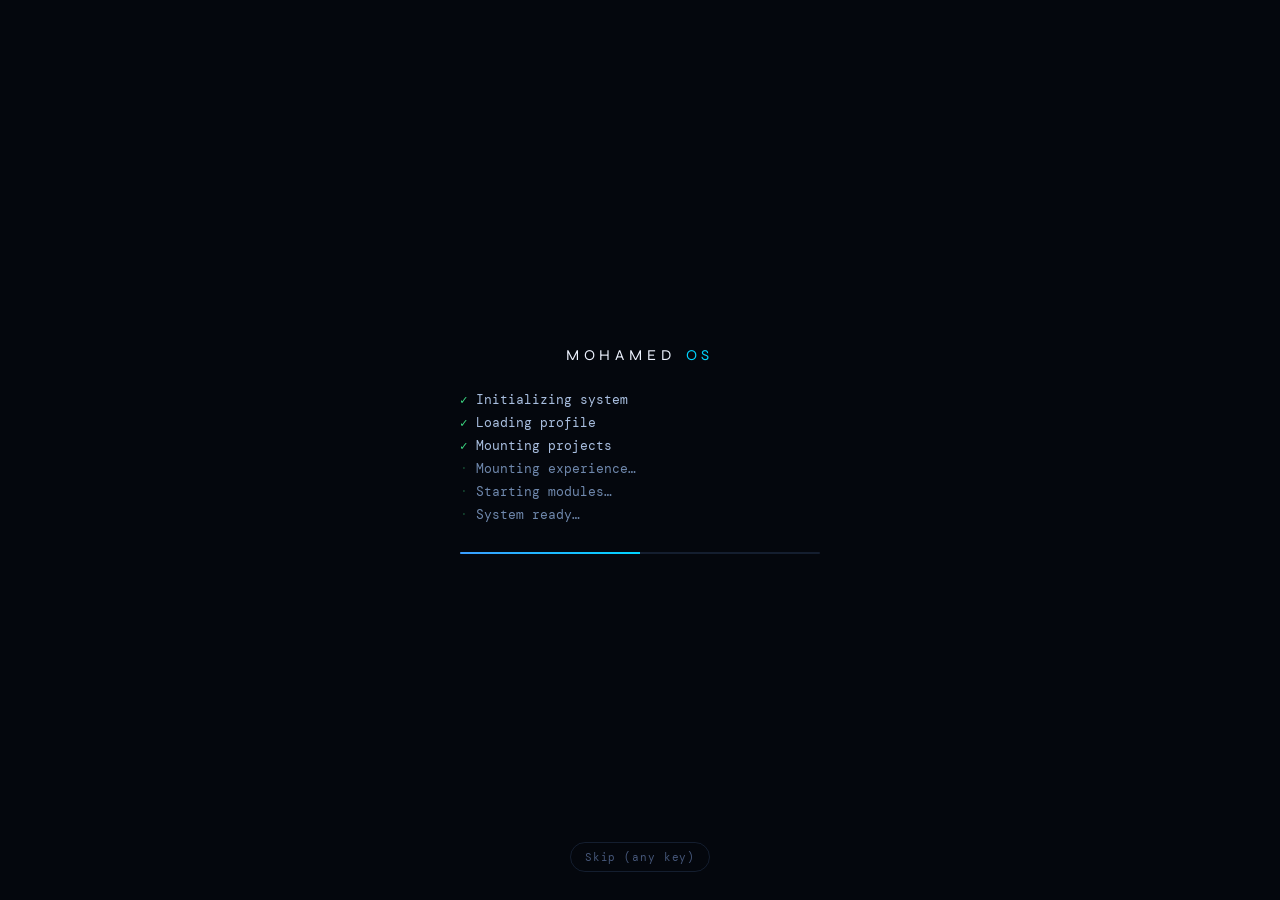
==== commit 77894567: "Add files via upload" ====
--- a/index.html
+++ b/index.html
@@ -1,1748 +1,18 @@
-<!DOCTYPE html>
-<html lang="en">
-<head>
-<meta charset="UTF-8">
-<meta name="viewport" content="width=device-width, initial-scale=1.0">
-<title>Mohamed Mazen Elagamy — Portfolio</title>
-<link rel="preconnect" href="https://fonts.googleapis.com">
-<link rel="preconnect" href="https://fonts.gstatic.com" crossorigin>
-<link href="https://fonts.googleapis.com/css2?family=Syne:wght@400;500;600;700;800&family=DM+Mono:ital,wght@0,300;0,400;0,500;1,300&family=Instrument+Serif:ital@0;1&display=swap" rel="stylesheet">
-<style>
-  :root {
-    --bg: #030810;
-    --bg2: #060e1a;
-    --bg3: #091422;
-    --surface: #0b1a30;
-    --surface2: #0f2040;
-    --border: rgba(80,160,255,0.10);
-    --border2: rgba(80,160,255,0.22);
-    --accent: #3b9eff;
-    --accent2: #00d4ff;
-    --accent3: #7b61ff;
-    --text: #edf2ff;
-    --text2: #7fa8d0;
-    --text3: #3d5f88;
-    --glow: rgba(59,158,255,0.18);
-    --glow2: rgba(0,212,255,0.08);
-    --neural: rgba(123,97,255,0.1);
-  }
-
-  *, *::before, *::after { box-sizing: border-box; margin: 0; padding: 0; }
-
-  html { scroll-behavior: smooth; }
-
-  body {
-    background: var(--bg);
-    color: var(--text);
-    font-family: 'DM Mono', monospace;
-    font-size: 15px;
-    line-height: 1.7;
-    overflow-x: hidden;
-    cursor: none;
-  }
-
-  a:focus-visible, button:focus-visible {
-    outline: 2px solid var(--accent2);
-    outline-offset: 3px;
-  }
-
-  /* Boot sequence */
-  .boot {
-    position: fixed; inset: 0;
-    z-index: 500;
-    background: var(--bg);
-    display: flex;
-    align-items: center;
-    justify-content: center;
-    transition: opacity 0.6s ease;
-  }
-  .boot.gone { opacity: 0; pointer-events: none; }
-  .boot-inner { text-align: center; }
-  .boot-nodes { display: flex; gap: 0.6rem; justify-content: center; margin-bottom: 1.2rem; }
-  .boot-nodes span {
-    width: 7px; height: 7px; border-radius: 50%;
-    background: var(--accent2);
-    opacity: 0.25;
-    animation: bootPulse 1.1s ease-in-out infinite;
-  }
-  .boot-nodes span:nth-child(2) { animation-delay: 0.15s; }
-  .boot-nodes span:nth-child(3) { animation-delay: 0.3s; }
-  .boot-nodes span:nth-child(4) { animation-delay: 0.45s; }
-  @keyframes bootPulse { 0%, 100% { opacity: 0.25; transform: scale(1); } 50% { opacity: 1; transform: scale(1.3); } }
-  .boot-text { font-size: 0.72rem; letter-spacing: 0.25em; text-transform: uppercase; color: var(--text2); margin-bottom: 0.7rem; }
-  .boot-status { font-size: 0.68rem; letter-spacing: 0.3em; text-transform: uppercase; color: var(--accent2); opacity: 0; transition: opacity 0.4s; }
-  .boot-status.show { opacity: 1; }
-
-  /* Custom cursor */
-  .cursor {
-    width: 12px; height: 12px;
-    background: var(--accent2);
-    border-radius: 50%;
-    position: fixed; top: 0; left: 0;
-    pointer-events: none;
-    z-index: 9999;
-    transform: translate(-50%, -50%);
-    transition: transform 0.1s ease, width 0.2s, height 0.2s, background 0.2s;
-    mix-blend-mode: screen;
-  }
-  .cursor-ring {
-    width: 36px; height: 36px;
-    border: 1px solid rgba(0,229,255,0.4);
-    border-radius: 50%;
-    position: fixed; top: 0; left: 0;
-    pointer-events: none;
-    z-index: 9998;
-    transform: translate(-50%, -50%);
-    transition: transform 0.15s ease, width 0.3s, height 0.3s;
-  }
-  body:has(a:hover) .cursor, body:has(button:hover) .cursor { width: 20px; height: 20px; background: var(--accent); }
-  body:has(a:hover) .cursor-ring, body:has(button:hover) .cursor-ring { width: 56px; height: 56px; }
-
-  /* Neural network canvas */
-  #neural-bg {
-    position: fixed;
-    top: 0; left: 0;
-    width: 100%; height: 100%;
-    z-index: 0;
-    opacity: 0.8;
-  }
-
-  /* Reusable neural glyph */
-  .node-glyph { overflow: visible; display: block; }
-  .ng-line { stroke: var(--border2); stroke-width: 1; transition: stroke 0.3s; }
-  .ng-dot { fill: var(--accent); transition: fill 0.3s, r 0.3s; }
-  .ng-dot-main { fill: var(--accent2); animation: ngPulse 2.4s ease-in-out infinite; }
-  @keyframes ngPulse { 0%, 100% { opacity: 0.7; } 50% { opacity: 1; } }
-  .skill-group:hover .ng-line, .project-card:hover .ng-line { stroke: var(--accent2); }
-  .skill-group:hover .ng-dot, .project-card:hover .ng-dot { fill: var(--accent2); }
-
-  /* Nav */
-  nav {
-    position: fixed; top: 0; left: 0; right: 0;
-    z-index: 100;
-    padding: 1.2rem 2.5rem;
-    display: flex; align-items: center; justify-content: space-between;
-    background: linear-gradient(to bottom, rgba(5,10,18,0.98), transparent);
-    backdrop-filter: blur(8px);
-  }
-  .nav-logo {
-    font-family: 'Syne', sans-serif;
-    font-size: 1.1rem;
-    font-weight: 800;
-    letter-spacing: 0.08em;
-    color: var(--text);
-    text-decoration: none;
-  }
-  .nav-logo span { color: var(--accent2); }
-  .nav-links { display: flex; gap: 2.2rem; list-style: none; }
-  .nav-links a {
-    display: inline-flex;
-    align-items: center;
-    gap: 0.55rem;
-    font-size: 0.72rem;
-    letter-spacing: 0.15em;
-    text-transform: uppercase;
-    color: var(--text2);
-    text-decoration: none;
-    transition: color 0.2s;
-  }
-  .nav-links a:hover { color: var(--accent2); }
-  .nav-dot {
-    width: 5px; height: 5px;
-    border-radius: 50%;
-    border: 1px solid var(--text3);
-    background: transparent;
-    transition: background 0.25s, border-color 0.25s, box-shadow 0.25s;
-    flex-shrink: 0;
-  }
-  .nav-links a.active { color: var(--accent2); }
-  .nav-links a.active .nav-dot,
-  .nav-links a:hover .nav-dot {
-    background: var(--accent2);
-    border-color: var(--accent2);
-    box-shadow: 0 0 6px var(--accent2);
-  }
-
-  /* Sections */
-  section {
-    position: relative;
-    z-index: 1;
-    padding: 6rem 2.5rem;
-    max-width: 1100px;
-    margin: 0 auto;
-  }
-
-  /* Hero */
-  #hero {
-    min-height: 100vh;
-    display: flex;
-    flex-direction: column;
-    justify-content: center;
-    max-width: 100%;
-    padding: 0 8vw;
-    position: relative;
-    overflow: hidden;
-  }
-
-  .hero-eyebrow {
-    font-size: 0.72rem;
-    letter-spacing: 0.25em;
-    text-transform: uppercase;
-    color: var(--accent2);
-    margin-bottom: 1.5rem;
-    display: flex;
-    align-items: center;
-    gap: 0.8rem;
-    opacity: 0;
-    animation: fadeUp 0.8s 0.3s forwards;
-  }
-  .hero-eyebrow::before {
-    content: '';
-    display: inline-block;
-    width: 2rem;
-    height: 1px;
-    background: var(--accent2);
-  }
-
-  .hero-name {
-    font-family: 'Syne', sans-serif;
-    font-size: clamp(3.5rem, 8vw, 7.5rem);
-    font-weight: 800;
-    line-height: 0.92;
-    letter-spacing: -0.03em;
-    color: var(--text);
-    margin-bottom: 1.2rem;
-    opacity: 0;
-    animation: fadeUp 0.8s 0.5s forwards;
-  }
-  .hero-name .accent { color: var(--accent); }
-  .hero-name .line2 {
-    display: block;
-    -webkit-text-stroke: 1px rgba(59,158,255,0.4);
-    color: transparent;
-  }
-
-  .hero-title {
-    font-family: 'Instrument Serif', serif;
-    font-style: italic;
-    font-size: clamp(1.2rem, 2.5vw, 1.8rem);
-    color: var(--text2);
-    margin-bottom: 2.5rem;
-    opacity: 0;
-    animation: fadeUp 0.8s 0.7s forwards;
-  }
-
-  .hero-desc {
-    max-width: 520px;
-    font-size: 0.9rem;
-    color: var(--text2);
-    line-height: 1.9;
-    margin-bottom: 3rem;
-    opacity: 0;
-    animation: fadeUp 0.8s 0.9s forwards;
-  }
-
-  .hero-ctas {
-    display: flex;
-    gap: 1rem;
-    flex-wrap: wrap;
-    opacity: 0;
-    animation: fadeUp 0.8s 1.1s forwards;
-  }
-
-  .btn-primary {
-    display: inline-flex;
-    align-items: center;
-    gap: 0.6rem;
-    padding: 0.9rem 2rem;
-    background: var(--accent);
-    color: #050a12;
-    font-family: 'DM Mono', monospace;
-    font-size: 0.78rem;
-    font-weight: 500;
-    letter-spacing: 0.08em;
-    text-transform: uppercase;
-    text-decoration: none;
-    border: none;
-    cursor: none;
-    transition: background 0.2s, transform 0.2s;
-  }
-  .btn-primary:hover { background: var(--accent2); transform: translateY(-2px); }
-
-  .btn-outline {
-    display: inline-flex;
-    align-items: center;
-    gap: 0.6rem;
-    padding: 0.9rem 2rem;
-    background: transparent;
-    color: var(--text2);
-    font-family: 'DM Mono', monospace;
-    font-size: 0.78rem;
-    font-weight: 400;
-    letter-spacing: 0.08em;
-    text-transform: uppercase;
-    text-decoration: none;
-    border: 1px solid var(--border2);
-    cursor: none;
-    transition: border-color 0.2s, color 0.2s, transform 0.2s;
-  }
-  .btn-outline:hover { border-color: var(--accent); color: var(--accent); transform: translateY(-2px); }
-
-  .hero-scroll {
-    position: absolute;
-    bottom: 2.5rem;
-    left: 50%;
-    transform: translateX(-50%);
-    display: flex;
-    flex-direction: column;
-    align-items: center;
-    gap: 0.5rem;
-    opacity: 0;
-    animation: fadeIn 1s 1.8s forwards;
-  }
-  .hero-scroll span { font-size: 0.65rem; letter-spacing: 0.2em; text-transform: uppercase; color: var(--text3); }
-  .scroll-line {
-    width: 1px;
-    height: 3rem;
-    background: linear-gradient(to bottom, var(--accent), transparent);
-    animation: scrollPulse 2s infinite;
-  }
-
-  /* Stats strip */
-  .stats-strip {
-    display: grid;
-    grid-template-columns: repeat(4, 1fr);
-    gap: 0;
-    border: 1px solid var(--border);
-    margin: 0 8vw 6rem;
-    position: relative;
-    z-index: 1;
-    background: var(--surface);
-    opacity: 0;
-    transform: translateY(20px);
-    transition: opacity 0.8s, transform 0.8s;
-  }
-  .stats-strip.visible { opacity: 1; transform: translateY(0); }
-  .stat-item {
-    padding: 2rem 1.5rem;
-    border-right: 1px solid var(--border);
-    text-align: center;
-  }
-  .stat-item:last-child { border-right: none; }
-  .stat-num {
-    font-family: 'Syne', sans-serif;
-    font-size: 2.4rem;
-    font-weight: 800;
-    color: var(--accent);
-    display: block;
-    line-height: 1;
-    margin-bottom: 0.4rem;
-  }
-  .stat-label { font-size: 0.7rem; letter-spacing: 0.12em; text-transform: uppercase; color: var(--text3); }
-
-  /* Section headers */
-  .sec-header {
-    position: relative;
-    margin-bottom: 4rem;
-    opacity: 0;
-    transform: translateY(20px);
-    transition: opacity 0.8s, transform 0.8s;
-  }
-  .sec-header.visible { opacity: 1; transform: translateY(0); }
-  .sec-header::after {
-    content: '';
-    position: absolute;
-    left: 0; bottom: -1.2rem;
-    height: 1px; width: 0;
-    background: linear-gradient(to right, var(--accent2), transparent);
-    transition: width 1.2s ease 0.2s;
-  }
-  .sec-header.visible::after { width: 55%; }
-  .sec-tag {
-    font-size: 0.68rem;
-    letter-spacing: 0.25em;
-    text-transform: uppercase;
-    color: var(--accent2);
-    margin-bottom: 0.8rem;
-    display: flex;
-    align-items: center;
-    gap: 0.8rem;
-  }
-  .sec-tag::before {
-    content: '';
-    display: inline-block;
-    width: 1.5rem;
-    height: 1px;
-    background: var(--accent2);
-  }
-  .sec-title {
-    font-family: 'Syne', sans-serif;
-    font-size: clamp(2rem, 4vw, 3rem);
-    font-weight: 800;
-    line-height: 1.05;
-    letter-spacing: -0.02em;
-    color: var(--text);
-  }
-
-  /* About */
-  .about-grid {
-    display: grid;
-    grid-template-columns: 1fr 1fr;
-    gap: 4rem;
-    align-items: start;
-  }
-  .about-text p {
-    color: var(--text2);
-    font-size: 0.9rem;
-    margin-bottom: 1.2rem;
-    opacity: 0;
-    transform: translateY(20px);
-    transition: opacity 0.8s, transform 0.8s;
-  }
-  .about-text p.visible { opacity: 1; transform: translateY(0); }
-  .about-highlights {
-    display: flex;
-    flex-direction: column;
-    gap: 1rem;
-    opacity: 0;
-    transform: translateX(20px);
-    transition: opacity 0.8s 0.2s, transform 0.8s 0.2s;
-  }
-  .about-highlights.visible { opacity: 1; transform: translateX(0); }
-  .highlight-card {
-    background: var(--surface);
-    border: 1px solid var(--border);
-    padding: 1.2rem 1.5rem;
-    position: relative;
-    overflow: hidden;
-    transition: border-color 0.3s, background 0.3s;
-  }
-  .highlight-card::before {
-    content: '';
-    position: absolute;
-    left: 0; top: 0; bottom: 0;
-    width: 2px;
-    background: var(--accent);
-  }
-  .highlight-card:hover { border-color: var(--border2); background: var(--surface2); }
-  .highlight-card h4 {
-    font-family: 'Syne', sans-serif;
-    font-size: 0.85rem;
-    font-weight: 700;
-    color: var(--text);
-    margin-bottom: 0.3rem;
-    letter-spacing: 0.03em;
-  }
-  .highlight-card p { font-size: 0.78rem; color: var(--text2); }
-  .hi-num {
-    position: absolute;
-    top: 0.8rem; right: 1rem;
-    font-size: 2rem;
-    font-weight: 800;
-    color: rgba(59,158,255,0.06);
-    font-family: 'Syne', sans-serif;
-    line-height: 1;
-    pointer-events: none;
-  }
-
-  /* Skills */
-  .skills-container {
-    display: grid;
-    grid-template-columns: repeat(3, 1fr);
-    gap: 1.5rem;
-    opacity: 0;
-    transform: translateY(20px);
-    transition: opacity 0.8s, transform 0.8s;
-  }
-  .skills-container.visible { opacity: 1; transform: translateY(0); }
-  .skill-group {
-    background: var(--surface);
-    border: 1px solid var(--border);
-    padding: 1.8rem;
-    transition: border-color 0.3s, transform 0.3s;
-    position: relative;
-    overflow: hidden;
-  }
-  .skill-group::after {
-    content: '';
-    position: absolute;
-    top: 0; left: 0; right: 0;
-    height: 1px;
-    background: linear-gradient(to right, transparent, var(--accent), transparent);
-    opacity: 0;
-    transition: opacity 0.3s;
-  }
-  .skill-group:hover { border-color: var(--border2); transform: translateY(-4px); }
-  .skill-group:hover::after { opacity: 1; }
-  .skill-group-icon {
-    display: inline-flex;
-    margin-bottom: 1rem;
-  }
-  .skill-group h4 {
-    font-family: 'Syne', sans-serif;
-    font-size: 0.8rem;
-    font-weight: 700;
-    letter-spacing: 0.12em;
-    text-transform: uppercase;
-    color: var(--accent2);
-    margin-bottom: 1rem;
-  }
-  .skill-tags { display: flex; flex-wrap: wrap; gap: 0.5rem; }
-  .skill-tag {
-    font-size: 0.72rem;
-    padding: 0.3rem 0.7rem;
-    border: 1px solid var(--border);
-    color: var(--text2);
-    letter-spacing: 0.04em;
-    transition: border-color 0.2s, color 0.2s, background 0.2s;
-  }
-  .skill-tag:hover { border-color: var(--accent); color: var(--accent); background: rgba(59,158,255,0.05); }
-
-  /* Experience */
-  .exp-timeline {
-    position: relative;
-    padding-left: 2rem;
-  }
-  .exp-timeline::before {
-    content: '';
-    position: absolute;
-    left: 0; top: 0; bottom: 0;
-    width: 1px;
-    background: linear-gradient(to bottom, var(--accent), var(--accent3), transparent);
-  }
-  .exp-signal {
-    position: absolute;
-    left: -2px; top: 0;
-    width: 5px; height: 5px;
-    border-radius: 50%;
-    background: var(--accent2);
-    box-shadow: 0 0 8px 2px var(--accent2);
-    opacity: 0;
-    transition: opacity 0.4s;
-    pointer-events: none;
-  }
-  .exp-signal.active { opacity: 1; }
-  .exp-item {
-    position: relative;
-    margin-bottom: 3.5rem;
-    opacity: 0;
-    transform: translateX(-20px);
-    transition: opacity 0.8s, transform 0.8s;
-  }
-  .exp-item.visible { opacity: 1; transform: translateX(0); }
-  .exp-dot {
-    position: absolute;
-    left: -2.4rem;
-    top: 0.3rem;
-    width: 10px; height: 10px;
-    background: var(--bg);
-    border: 2px solid var(--accent);
-    border-radius: 50%;
-    transition: box-shadow 0.4s, background 0.4s;
-  }
-  .exp-dot.special { background: var(--accent); }
-  .exp-item.visible .exp-dot { box-shadow: 0 0 10px 1px rgba(0,212,255,0.5); }
-  .exp-year {
-    font-size: 0.68rem;
-    letter-spacing: 0.15em;
-    text-transform: uppercase;
-    color: var(--accent2);
-    margin-bottom: 0.5rem;
-  }
-  .exp-title {
-    font-family: 'Syne', sans-serif;
-    font-size: 1.1rem;
-    font-weight: 700;
-    color: var(--text);
-    margin-bottom: 0.2rem;
-    letter-spacing: -0.01em;
-  }
-  .exp-org {
-    font-size: 0.8rem;
-    color: var(--text3);
-    margin-bottom: 1rem;
-    font-style: italic;
-  }
-  .exp-bullets { list-style: none; }
-  .exp-bullets li {
-    font-size: 0.82rem;
-    color: var(--text2);
-    padding: 0.3rem 0;
-    padding-left: 1.2rem;
-    position: relative;
-  }
-  .exp-bullets li::before {
-    content: '→';
-    position: absolute;
-    left: 0;
-    color: var(--accent);
-    font-size: 0.75rem;
-  }
-  .exp-badge {
-    display: inline-flex;
-    align-items: center;
-    gap: 0.4rem;
-    font-size: 0.65rem;
-    letter-spacing: 0.1em;
-    text-transform: uppercase;
-    padding: 0.3rem 0.8rem;
-    border: 1px solid rgba(59,158,255,0.3);
-    color: var(--accent);
-    background: rgba(59,158,255,0.05);
-    margin-top: 1rem;
-  }
-  .exp-badge.gold {
-    border-color: rgba(255,189,0,0.3);
-    color: #ffd566;
-    background: rgba(255,189,0,0.05);
-  }
-  .exp-badge.silver {
-    border-color: rgba(180,210,255,0.3);
-    color: #b4d2ff;
-    background: rgba(180,210,255,0.05);
-  }
-  .exp-badge.bronze {
-    border-color: rgba(205,133,63,0.3);
-    color: #e8a87c;
-    background: rgba(205,133,63,0.05);
-  }
-
-  /* Education */
-  .edu-grid {
-    display: grid;
-    grid-template-columns: 1fr 1fr;
-    gap: 1.5rem;
-    opacity: 0;
-    transform: translateY(20px);
-    transition: opacity 0.8s, transform 0.8s;
-  }
-  .edu-grid.visible { opacity: 1; transform: translateY(0); }
-  .edu-card {
-    background: var(--surface);
-    border: 1px solid var(--border);
-    padding: 2rem;
-    position: relative;
-    overflow: hidden;
-    transition: border-color 0.3s, transform 0.3s;
-  }
-  .edu-card::before {
-    content: '';
-    position: absolute;
-    top: 0; left: 0; right: 0;
-    height: 2px;
-    background: linear-gradient(to right, var(--accent), var(--accent2));
-  }
-  .edu-card:hover { border-color: var(--border2); transform: translateY(-4px); }
-  .edu-card .gpa-badge {
-    display: inline-block;
-    font-family: 'Syne', sans-serif;
-    font-size: 2rem;
-    font-weight: 800;
-    color: var(--accent);
-    margin-bottom: 0.3rem;
-  }
-  .edu-card .edu-degree {
-    font-family: 'Syne', sans-serif;
-    font-size: 1rem;
-    font-weight: 700;
-    color: var(--text);
-    margin-bottom: 0.3rem;
-  }
-  .edu-card .edu-school { font-size: 0.78rem; color: var(--text2); margin-bottom: 0.8rem; }
-  .edu-card .edu-period { font-size: 0.68rem; letter-spacing: 0.12em; text-transform: uppercase; color: var(--text3); }
-
-  /* Contact */
-  #contact {
-    position: relative;
-    text-align: center;
-    padding-bottom: 8rem;
-  }
-  .contact-converge {
-    position: absolute;
-    inset: 0;
-    z-index: 0;
-    opacity: 0.55;
-    pointer-events: none;
-  }
-  .contact-converge svg { width: 100%; height: 100%; }
-  .cv-line { stroke: var(--border2); stroke-width: 1; }
-  .cv-core { fill: var(--accent2); animation: corePulse 2.4s ease-in-out infinite; }
-  @keyframes corePulse { 0%, 100% { opacity: 0.6; r: 4; } 50% { opacity: 1; r: 6; } }
-  .contact-grid {
-    display: grid;
-    grid-template-columns: repeat(4, 1fr);
-    gap: 1rem;
-    margin-top: 3rem;
-    opacity: 0;
-    transform: translateY(20px);
-    transition: opacity 0.8s, transform 0.8s;
-    position: relative;
-    z-index: 1;
-  }
-  .contact-grid.visible { opacity: 1; transform: translateY(0); }
-  .contact-item {
-    background: var(--surface);
-    border: 1px solid var(--border);
-    padding: 1.5rem 1rem;
-    text-decoration: none;
-    color: var(--text2);
-    font-size: 0.75rem;
-    letter-spacing: 0.08em;
-    text-align: center;
-    transition: border-color 0.2s, color 0.2s, transform 0.2s, background 0.2s;
-    display: flex;
-    flex-direction: column;
-    align-items: center;
-    gap: 0.6rem;
-  }
-  .contact-item:hover { border-color: var(--accent); color: var(--accent); transform: translateY(-4px); background: var(--surface2); }
-  .contact-item-icon { font-size: 1.4rem; color: var(--accent2); }
-  .contact-item-label { font-size: 0.65rem; text-transform: uppercase; letter-spacing: 0.15em; color: var(--text3); }
-  .contact-item-value { font-size: 0.75rem; }
-
-  /* Soft skills */
-  .soft-skills {
-    display: flex;
-    flex-wrap: wrap;
-    gap: 1rem;
-    margin-top: 2rem;
-    opacity: 0;
-    transform: translateY(20px);
-    transition: opacity 0.8s 0.3s, transform 0.8s 0.3s;
-  }
-  .soft-skills.visible { opacity: 1; transform: translateY(0); }
-  .soft-skill {
-    display: flex;
-    align-items: center;
-    gap: 0.6rem;
-    padding: 0.8rem 1.4rem;
-    border: 1px solid var(--border);
-    color: var(--text2);
-    font-size: 0.78rem;
-    letter-spacing: 0.05em;
-    background: var(--surface);
-    transition: border-color 0.2s, color 0.2s;
-  }
-  .soft-skill:hover { border-color: var(--accent3); color: var(--accent3); }
-  .soft-skill-dot { width: 5px; height: 5px; background: var(--accent3); border-radius: 50%; }
-
-  /* Languages */
-  .lang-badges {
-    display: flex;
-    gap: 1.5rem;
-    margin-top: 2rem;
-    opacity: 0;
-    transform: translateY(20px);
-    transition: opacity 0.8s, transform 0.8s;
-  }
-  .lang-badges.visible { opacity: 1; transform: translateY(0); }
-  .lang-badge {
-    background: var(--surface);
-    border: 1px solid var(--border);
-    padding: 1.2rem 2rem;
-    text-align: center;
-    transition: border-color 0.2s;
-  }
-  .lang-badge:hover { border-color: var(--accent2); }
-  .lang-name {
-    font-family: 'Syne', sans-serif;
-    font-size: 1rem;
-    font-weight: 700;
-    color: var(--text);
-    display: block;
-    margin-bottom: 0.3rem;
-  }
-  .lang-level { font-size: 0.7rem; letter-spacing: 0.12em; text-transform: uppercase; color: var(--accent2); }
-
-  /* Footer */
-  footer {
-    position: relative;
-    z-index: 1;
-    border-top: 1px solid var(--border);
-    padding: 2rem 8vw;
-    display: flex;
-    justify-content: space-between;
-    align-items: center;
-  }
-  footer p { font-size: 0.72rem; color: var(--text3); letter-spacing: 0.05em; }
-  .footer-logo {
-    font-family: 'Syne', sans-serif;
-    font-weight: 800;
-    font-size: 0.9rem;
-    color: var(--text3);
-    letter-spacing: 0.05em;
-  }
-  .footer-logo span { color: var(--accent2); }
-
-  /* AI floating badge */
-  .ai-badge {
-    position: fixed;
-    bottom: 2rem;
-    right: 2rem;
-    z-index: 100;
-    background: var(--surface);
-    border: 1px solid var(--border2);
-    padding: 0.6rem 1rem;
-    font-size: 0.65rem;
-    letter-spacing: 0.15em;
-    text-transform: uppercase;
-    color: var(--accent2);
-    display: flex;
-    align-items: center;
-    gap: 0.5rem;
-    animation: pulseBadge 3s infinite;
-  }
-  .ai-badge-dot {
-    width: 6px; height: 6px;
-    background: var(--accent2);
-    border-radius: 50%;
-    animation: dotPulse 1.5s infinite;
-  }
-
-  /* Keyframes */
-  @keyframes fadeUp {
-    from { opacity: 0; transform: translateY(30px); }
-    to { opacity: 1; transform: translateY(0); }
-  }
-  @keyframes fadeIn {
-    from { opacity: 0; }
-    to { opacity: 1; }
-  }
-  @keyframes scrollPulse {
-    0%, 100% { opacity: 1; }
-    50% { opacity: 0.3; }
-  }
-  @keyframes dotPulse {
-    0%, 100% { opacity: 1; transform: scale(1); }
-    50% { opacity: 0.5; transform: scale(0.7); }
-  }
-  @keyframes pulseBadge {
-    0%, 100% { box-shadow: 0 0 0 0 rgba(0,229,255,0); }
-    50% { box-shadow: 0 0 20px 0 rgba(0,229,255,0.08); }
-  }
-
-  /* Projects */
-  .projects-grid {
-    display: grid;
-    grid-template-columns: repeat(3, 1fr);
-    gap: 1.5rem;
-    opacity: 0;
-    transform: translateY(20px);
-    transition: opacity 0.8s, transform 0.8s;
-  }
-  .projects-grid.visible { opacity: 1; transform: translateY(0); }
-  .project-card {
-    background: var(--surface);
-    border: 1px solid var(--border);
-    padding: 2rem;
-    text-decoration: none;
-    display: flex;
-    flex-direction: column;
-    gap: 1rem;
-    transition: border-color 0.3s, transform 0.3s, background 0.3s;
-    position: relative;
-    overflow: hidden;
-  }
-  .project-card::before {
-    content: '';
-    position: absolute;
-    top: 0; left: 0; right: 0;
-    height: 1px;
-    background: linear-gradient(to right, transparent, var(--accent), transparent);
-    opacity: 0;
-    transition: opacity 0.3s;
-  }
-  .project-card:hover { border-color: var(--border2); transform: translateY(-6px); background: var(--surface2); }
-  .project-card:hover::before { opacity: 1; }
-  .project-card-top { display: flex; justify-content: space-between; align-items: center; }
-  .project-lang { display: flex; align-items: center; gap: 0.5rem; font-size: 0.72rem; color: var(--text3); letter-spacing: 0.04em; }
-  .lang-dot { width: 10px; height: 10px; border-radius: 50%; flex-shrink: 0; }
-  .project-signal { display: flex; align-items: center; gap: 0.5rem; }
-  .project-arrow { position: relative; font-size: 1.2rem; color: var(--text3); transition: color 0.2s, transform 0.2s; }
-  .project-arrow::after {
-    content: '';
-    position: absolute;
-    left: -9px; top: 50%;
-    width: 0; height: 1px;
-    background: var(--accent2);
-    transition: width 0.3s;
-  }
-  .project-card:hover .project-arrow { color: var(--accent2); transform: translate(3px, -3px); }
-  .project-card:hover .project-arrow::after { width: 9px; }
-  .project-title {
-    font-family: 'Syne', sans-serif;
-    font-size: 1rem;
-    font-weight: 700;
-    color: var(--text);
-    letter-spacing: -0.01em;
-    line-height: 1.3;
-  }
-  .project-desc { font-size: 0.8rem; color: var(--text2); line-height: 1.8; flex: 1; }
-  .project-tags { display: flex; flex-wrap: wrap; gap: 0.4rem; margin-top: auto; }
-  .project-tag {
-    font-size: 0.65rem;
-    padding: 0.25rem 0.6rem;
-    border: 1px solid var(--border);
-    color: var(--text3);
-    letter-spacing: 0.04em;
-    transition: border-color 0.2s, color 0.2s;
-  }
-  .project-card:hover .project-tag { border-color: rgba(59,158,255,0.25); color: var(--text2); }
-
-  @media (max-width: 768px) {
-    .projects-grid { grid-template-columns: 1fr; }
-  }
-
-  @media (max-width: 768px) {
-    nav { padding: 1rem 1.5rem; }
-    .nav-links { display: none; }
-    #hero { padding: 0 1.5rem; }
-    section { padding: 4rem 1.5rem; }
-    .stats-strip { grid-template-columns: repeat(2, 1fr); margin: 0 1.5rem 3rem; }
-    .about-grid { grid-template-columns: 1fr; gap: 2rem; }
-    .skills-container { grid-template-columns: 1fr; }
-    .edu-grid { grid-template-columns: 1fr; }
-    .contact-grid { grid-template-columns: repeat(2, 1fr); }
-    footer { flex-direction: column; gap: 1rem; text-align: center; }
-    body { cursor: auto; }
-    .cursor, .cursor-ring { display: none; }
-  }
-
-  @media (pointer: coarse) {
-    body { cursor: auto; }
-    .cursor, .cursor-ring { display: none; }
-  }
-
-  @media (prefers-reduced-motion: reduce) {
-    *, *::before, *::after {
-      animation-duration: 0.001ms !important;
-      animation-iteration-count: 1 !important;
-      transition-duration: 0.001ms !important;
-      scroll-behavior: auto !important;
-    }
-    .hero-eyebrow, .hero-name, .hero-title, .hero-desc, .hero-ctas, .hero-scroll {
-      opacity: 1 !important;
-      transform: none !important;
-    }
-    .boot { display: none !important; }
-  }
-</style>
-</head>
-<body>
-
-<noscript><style>.boot{display:none!important;}.cursor,.cursor-ring{display:none!important;}body{cursor:auto!important;}</style></noscript>
-
-<div class="boot" id="boot" aria-hidden="true">
-  <div class="boot-inner">
-    <div class="boot-nodes"><span></span><span></span><span></span><span></span></div>
-    <div class="boot-text">Initializing neural network</div>
-    <div class="boot-status" id="bootStatus">Network online</div>
-  </div>
-</div>
-
-<div class="cursor" id="cursor"></div>
-<div class="cursor-ring" id="cursor-ring"></div>
-
-<canvas id="neural-bg" aria-hidden="true"></canvas>
-
-<nav>
-  <a href="#hero" class="nav-logo">MME<span>.</span></a>
-  <ul class="nav-links">
-    <li><a href="#about"><span class="nav-dot"></span>About</a></li>
-    <li><a href="#skills"><span class="nav-dot"></span>Skills</a></li>
-    <li><a href="#experience"><span class="nav-dot"></span>Experience</a></li>
-    <li><a href="#education"><span class="nav-dot"></span>Education</a></li>
-    <li><a href="#projects"><span class="nav-dot"></span>Projects</a></li>
-    <li><a href="#contact"><span class="nav-dot"></span>Contact</a></li>
-  </ul>
-</nav>
-
-<!-- Hero -->
-<section id="hero">
-  <div class="hero-eyebrow">Mohamed Mazen Elagamy</div>
-  <h1 class="hero-name">
-    Computer<br>
-    <span class="line2">Engineer.</span>
-  </h1>
-  <div class="hero-title">Machine Learning · Cybersecurity · Software</div>
-  <p class="hero-desc">
-    Computer Engineering undergraduate at AASTMT — building at the intersection of AI, security, and intelligent systems. Driven by deep curiosity for how machines learn and how systems can be hardened against the unknown.
-  </p>
-  <div class="hero-ctas">
-    <a href="#experience" class="btn-primary">View Experience →</a>
-    <a href="#contact" class="btn-outline">Get in Touch</a>
-  </div>
-  <div class="hero-scroll">
-    <span>Scroll</span>
-    <div class="scroll-line"></div>
-  </div>
-</section>
-
-<!-- Stats strip -->
-<div class="stats-strip" id="stats-strip">
-  <div class="stat-item">
-    <span class="stat-num">3.97</span>
-    <span class="stat-label">GPA</span>
-  </div>
-  <div class="stat-item">
-    <span class="stat-num">99.4%</span>
-    <span class="stat-label">IGCSE Score</span>
-  </div>
-  <div class="stat-item">
-    <span class="stat-num">5+</span>
-    <span class="stat-label">Certifications</span>
-  </div>
-  <div class="stat-item">
-    <span class="stat-num">4</span>
-    <span class="stat-label">Projects</span>
-  </div>
-</div>
-
-<!-- About -->
-<section id="about">
-  <div class="sec-header">
-    <div class="sec-tag">About</div>
-    <h2 class="sec-title">Who I am.</h2>
-  </div>
-  <div class="about-grid">
-    <div class="about-text">
-      <p>I'm a Computer Engineering undergraduate at the Arab Academy for Science, Technology & Maritime Transport (AASTMT) in Alexandria, Egypt — currently holding a 3.97 GPA and driven by a restless curiosity for how complex systems tick.</p>
-      <p>My focus is AI & machine learning and cybersecurity: writing ML pipelines, building intelligent systems, and studying how software can be secured against evolving threats. I'm drawn to work that sits at the intersection of multiple disciplines.</p>
-      <p>Outside of tech, I'm a competitive table tennis player. The sport keeps me sharp — fast decisions, sustained focus, performing under pressure — qualities I carry into everything I build.</p>
-      <div class="lang-badges" id="lang-badges">
-        <div class="lang-badge">
-          <span class="lang-name">English</span>
-          <span class="lang-level">Fluent</span>
-        </div>
-        <div class="lang-badge">
-          <span class="lang-name">Arabic</span>
-          <span class="lang-level">Native</span>
-        </div>
-      </div>
-    </div>
-    <div class="about-highlights" id="about-highlights">
-      <div class="highlight-card">
-        <div class="hi-num">01</div>
-        <h4>AI & Machine Learning</h4>
-        <p>Trained and evaluated supervised & unsupervised models. Built end-to-end ML pipelines for automated preprocessing and evaluation on real datasets.</p>
-      </div>
-      <div class="highlight-card">
-        <div class="hi-num">02</div>
-        <h4>Cybersecurity</h4>
-        <p>Analyzed cyberattacks, malware behavior, and threat vectors. Applied network security fundamentals and industry mitigation techniques.</p>
-      </div>
-      <div class="soft-skills" id="soft-skills">
-        <div class="soft-skill"><div class="soft-skill-dot"></div> Teamwork & Collaboration</div>
-        <div class="soft-skill"><div class="soft-skill-dot"></div> Logical Reasoning</div>
-        <div class="soft-skill"><div class="soft-skill-dot"></div> Time Management</div>
-        <div class="soft-skill"><div class="soft-skill-dot"></div> Problem Solving</div>
-      </div>
-    </div>
-  </div>
-</section>
-
-<!-- Skills -->
-<section id="skills">
-  <div class="sec-header">
-    <div class="sec-tag">Technical Skills</div>
-    <h2 class="sec-title">My toolkit.</h2>
-  </div>
-  <div class="skills-container" id="skills-container">
-    <div class="skill-group">
-      <div class="skill-group-icon">
-        <svg class="node-glyph" viewBox="0 0 40 24" width="30" height="18" aria-hidden="true">
-          <line x1="6" y1="18" x2="20" y2="6" class="ng-line"/>
-          <line x1="20" y1="6" x2="34" y2="18" class="ng-line"/>
-          <line x1="6" y1="18" x2="34" y2="18" class="ng-line"/>
-          <circle cx="6" cy="18" r="2.4" class="ng-dot"/>
-          <circle cx="20" cy="6" r="3" class="ng-dot ng-dot-main"/>
-          <circle cx="34" cy="18" r="2.4" class="ng-dot"/>
-        </svg>
-      </div>
-      <h4>AI & Data Science</h4>
-      <div class="skill-tags">
-        <span class="skill-tag">Python</span>
-        <span class="skill-tag">Machine Learning</span>
-        <span class="skill-tag">NumPy</span>
-        <span class="skill-tag">Pandas</span>
-        <span class="skill-tag">SciPy</span>
-        <span class="skill-tag">Scikit-learn</span>
-        <span class="skill-tag">Matplotlib</span>
-        <span class="skill-tag">Seaborn</span>
-      </div>
-    </div>
-    <div class="skill-group">
-      <div class="skill-group-icon">
-        <svg class="node-glyph" viewBox="0 0 40 24" width="30" height="18" aria-hidden="true">
-          <line x1="6" y1="18" x2="20" y2="6" class="ng-line"/>
-          <line x1="20" y1="6" x2="34" y2="18" class="ng-line"/>
-          <line x1="6" y1="18" x2="34" y2="18" class="ng-line"/>
-          <circle cx="6" cy="18" r="2.4" class="ng-dot"/>
-          <circle cx="20" cy="6" r="3" class="ng-dot ng-dot-main"/>
-          <circle cx="34" cy="18" r="2.4" class="ng-dot"/>
-        </svg>
-      </div>
-      <h4>Cybersecurity</h4>
-      <div class="skill-tags">
-        <span class="skill-tag">Network Security</span>
-        <span class="skill-tag">Malware Analysis</span>
-        <span class="skill-tag">Threat Vectors</span>
-        <span class="skill-tag">Security Fundamentals</span>
-      </div>
-    </div>
-    <div class="skill-group">
-      <div class="skill-group-icon">
-        <svg class="node-glyph" viewBox="0 0 40 24" width="30" height="18" aria-hidden="true">
-          <line x1="6" y1="18" x2="20" y2="6" class="ng-line"/>
-          <line x1="20" y1="6" x2="34" y2="18" class="ng-line"/>
-          <line x1="6" y1="18" x2="34" y2="18" class="ng-line"/>
-          <circle cx="6" cy="18" r="2.4" class="ng-dot"/>
-          <circle cx="20" cy="6" r="3" class="ng-dot ng-dot-main"/>
-          <circle cx="34" cy="18" r="2.4" class="ng-dot"/>
-        </svg>
-      </div>
-      <h4>Programming</h4>
-      <div class="skill-tags">
-        <span class="skill-tag">C / C++</span>
-        <span class="skill-tag">Java</span>
-        <span class="skill-tag">SQL</span>
-        <span class="skill-tag">HTML & CSS</span>
-      </div>
-    </div>
-    <div class="skill-group">
-      <div class="skill-group-icon">
-        <svg class="node-glyph" viewBox="0 0 40 24" width="30" height="18" aria-hidden="true">
-          <line x1="6" y1="18" x2="20" y2="6" class="ng-line"/>
-          <line x1="20" y1="6" x2="34" y2="18" class="ng-line"/>
-          <line x1="6" y1="18" x2="34" y2="18" class="ng-line"/>
-          <circle cx="6" cy="18" r="2.4" class="ng-dot"/>
-          <circle cx="20" cy="6" r="3" class="ng-dot ng-dot-main"/>
-          <circle cx="34" cy="18" r="2.4" class="ng-dot"/>
-        </svg>
-      </div>
-      <h4>Security & Systems</h4>
-      <div class="skill-tags">
-        <span class="skill-tag">Network Security</span>
-        <span class="skill-tag">Malware Analysis</span>
-        <span class="skill-tag">Threat Vectors</span>
-        <span class="skill-tag">Linux CLI</span>
-        <span class="skill-tag">Security Fundamentals</span>
-      </div>
-    </div>
-    <div class="skill-group">
-      <div class="skill-group-icon">
-        <svg class="node-glyph" viewBox="0 0 40 24" width="30" height="18" aria-hidden="true">
-          <line x1="6" y1="18" x2="20" y2="6" class="ng-line"/>
-          <line x1="20" y1="6" x2="34" y2="18" class="ng-line"/>
-          <line x1="6" y1="18" x2="34" y2="18" class="ng-line"/>
-          <circle cx="6" cy="18" r="2.4" class="ng-dot"/>
-          <circle cx="20" cy="6" r="3" class="ng-dot ng-dot-main"/>
-          <circle cx="34" cy="18" r="2.4" class="ng-dot"/>
-        </svg>
-      </div>
-      <h4>Data Analysis</h4>
-      <div class="skill-tags">
-        <span class="skill-tag">Data Preprocessing</span>
-        <span class="skill-tag">Model Evaluation</span>
-        <span class="skill-tag">Data Visualization</span>
-        <span class="skill-tag">Supervised Learning</span>
-        <span class="skill-tag">Unsupervised Learning</span>
-      </div>
-    </div>
-    <div class="skill-group">
-      <div class="skill-group-icon">
-        <svg class="node-glyph" viewBox="0 0 40 24" width="30" height="18" aria-hidden="true">
-          <line x1="6" y1="18" x2="20" y2="6" class="ng-line"/>
-          <line x1="20" y1="6" x2="34" y2="18" class="ng-line"/>
-          <line x1="6" y1="18" x2="34" y2="18" class="ng-line"/>
-          <circle cx="6" cy="18" r="2.4" class="ng-dot"/>
-          <circle cx="20" cy="6" r="3" class="ng-dot ng-dot-main"/>
-          <circle cx="34" cy="18" r="2.4" class="ng-dot"/>
-        </svg>
-      </div>
-      <h4>Tools & Other</h4>
-      <div class="skill-tags">
-        <span class="skill-tag">MS Office Suite</span>
-        <span class="skill-tag">Git (basics)</span>
-        <span class="skill-tag">Linux CLI</span>
-      </div>
-    </div>
-  </div>
-</section>
-
-<!-- Experience -->
-<section id="experience">
-  <div class="sec-header">
-    <div class="sec-tag">Experience & Certifications</div>
-    <h2 class="sec-title">What I've done.</h2>
-  </div>
-  <div class="exp-timeline">
-    <div class="exp-signal" id="expSignal"></div>
-
-    <div class="exp-item" id="exp1">
-      <div class="exp-dot special"></div>
-      <div class="exp-year">2026</div>
-      <div class="exp-title">AI & Machine Learning L1 — Professional Training</div>
-      <div class="exp-org">ICTHub Egypt</div>
-      <ul class="exp-bullets">
-        <li>Completed intensive AI & ML training covering foundational concepts and modern workflows.</li>
-        <li>Implemented ML algorithms and performed data preprocessing, analysis, and visualization using Python.</li>
-        <li>Gained hands-on experience with supervised and unsupervised learning models.</li>
-        <li>Developed a Python-based ML pipeline to automate preprocessing, training, and evaluation on any dataset.</li>
-      </ul>
-      <span class="exp-badge">Professional Certification</span>
-    </div>
-
-    <div class="exp-item" id="exp2">
-      <div class="exp-dot"></div>
-      <div class="exp-year">2025</div>
-      <div class="exp-title">Google Cybersecurity Level 1 — Professional Training</div>
-      <div class="exp-org">Coursera · Future Skills Academy · UNDP-MBRF</div>
-      <ul class="exp-bullets">
-        <li>Analyzed cyberattacks, malware behavior, and common threat vectors in depth.</li>
-        <li>Applied network security fundamentals and malware mitigation techniques.</li>
-        <li>Gained hands-on exposure to industry-grade cybersecurity tools and frameworks.</li>
-      </ul>
-      <span class="exp-badge">Google Certification</span>
-    </div>
-
-    <div class="exp-item" id="exp3">
-      <div class="exp-dot"></div>
-      <div class="exp-year">2025</div>
-      <div class="exp-title">IEEE AAST RZTH TrackMate</div>
-      <div class="exp-org">AASTMT</div>
-      <ul class="exp-bullets">
-        <li>Participated in technical and engineering team activities within IEEE's competitive environment.</li>
-      </ul>
-      <span class="exp-badge">IEEE Event</span>
-    </div>
-
-    <div class="exp-item" id="exp4">
-      <div class="exp-dot"></div>
-      <div class="exp-year">2024</div>
-      <div class="exp-title">RoboPirates Robotics Competition</div>
-      <div class="exp-org">AASTMT</div>
-      <ul class="exp-bullets">
-        <li>Competed in an intensive 1-month team robotics challenge; programmed motors and sensors under deadline pressure.</li>
-      </ul>
-      <span class="exp-badge">Robotics Competition</span>
-    </div>
-
-    <div class="exp-item" id="exp5">
-      <div class="exp-dot"></div>
-      <div class="exp-year">2022</div>
-      <div class="exp-title">Summer Camp — Robotics & AI</div>
-      <div class="exp-org">Regional Informatics Center, AASTMT</div>
-      <ul class="exp-bullets">
-        <li>Programmed Arduino microcontrollers using C/C++ and built electronic circuits collaboratively.</li>
-      </ul>
-      <span class="exp-badge">Summer Camp Participant</span>
-    </div>
-
-  </div>
-</section>
-
-<!-- Education -->
-<section id="education">
-  <div class="sec-header">
-    <div class="sec-tag">Education</div>
-    <h2 class="sec-title">Academic path.</h2>
-  </div>
-  <div class="edu-grid" id="edu-grid">
-    <div class="edu-card">
-      <div class="gpa-badge">3.97</div>
-      <div class="edu-degree">BSc. Computer Engineering</div>
-      <div class="edu-school">AASTMT, Alexandria, Egypt</div>
-      <div class="edu-period">2024 — Present · Expected 2028</div>
-    </div>
-    <div class="edu-card">
-      <div class="gpa-badge" style="color: var(--accent2);">99.4%</div>
-      <div class="edu-degree">Secondary Education — IGCSE</div>
-      <div class="edu-school">AAST International Educational Programs</div>
-      <div class="edu-period">2019 — 2024</div>
-    </div>
-  </div>
-</section>
-
-<!-- Projects -->
-<section id="projects">
-  <div class="sec-header">
-    <div class="sec-tag">Projects</div>
-    <h2 class="sec-title">What I've built.</h2>
-  </div>
-  <div class="projects-grid" id="projects-grid">
-
-    <a href="https://github.com/mohamedelagamy-tech/Modular-ML-Pipeline-for-Classification-Regression" target="_blank" class="project-card">
-      <div class="project-card-top">
-        <div class="project-lang">
-          <span class="lang-dot" style="background:#f37626;"></span> Jupyter Notebook
-        </div>
-        <div class="project-signal">
-          <svg class="node-glyph" viewBox="0 0 40 24" width="22" height="13" aria-hidden="true">
-            <line x1="6" y1="18" x2="20" y2="6" class="ng-line"/>
-            <line x1="20" y1="6" x2="34" y2="18" class="ng-line"/>
-            <circle cx="6" cy="18" r="2.4" class="ng-dot"/>
-            <circle cx="20" cy="6" r="3" class="ng-dot ng-dot-main"/>
-            <circle cx="34" cy="18" r="2.4" class="ng-dot"/>
-          </svg>
-          <div class="project-arrow">↗</div>
-        </div>
-      </div>
-      <h3 class="project-title">Modular ML Pipeline</h3>
-      <p class="project-desc">End-to-end supervised machine learning pipeline with data preprocessing, feature engineering, model training, and evaluation for classification and regression tasks using Scikit-Learn.</p>
-      <div class="project-tags">
-        <span class="project-tag">Python</span>
-        <span class="project-tag">Scikit-Learn</span>
-        <span class="project-tag">ML</span>
-        <span class="project-tag">Jupyter</span>
-      </div>
-    </a>
-
-    <a href="https://github.com/mohamedelagamy-tech/Spotify-Smart-Recommendation-System" target="_blank" class="project-card">
-      <div class="project-card-top">
-        <div class="project-lang">
-          <span class="lang-dot" style="background:#f37626;"></span> Jupyter Notebook
-        </div>
-        <div class="project-signal">
-          <svg class="node-glyph" viewBox="0 0 40 24" width="22" height="13" aria-hidden="true">
-            <line x1="6" y1="18" x2="20" y2="6" class="ng-line"/>
-            <line x1="20" y1="6" x2="34" y2="18" class="ng-line"/>
-            <circle cx="6" cy="18" r="2.4" class="ng-dot"/>
-            <circle cx="20" cy="6" r="3" class="ng-dot ng-dot-main"/>
-            <circle cx="34" cy="18" r="2.4" class="ng-dot"/>
-          </svg>
-          <div class="project-arrow">↗</div>
-        </div>
-      </div>
-      <h3 class="project-title">Spotify Smart Recommendation System</h3>
-      <p class="project-desc">End-to-end music recommendation engine using Spotify data. Features content-based filtering, mood-aware search, and similarity modeling with an interactive UI.</p>
-      <div class="project-tags">
-        <span class="project-tag">Python</span>
-        <span class="project-tag">Content Filtering</span>
-        <span class="project-tag">Spotify API</span>
-        <span class="project-tag">NLP</span>
-      </div>
-    </a>
-
-    <a href="https://github.com/mohamedelagamy-tech/Gesture-Controlled-Spotify" target="_blank" class="project-card">
-      <div class="project-card-top">
-        <div class="project-lang">
-          <span class="lang-dot" style="background:#3178c6;"></span> TypeScript
-        </div>
-        <div class="project-signal">
-          <svg class="node-glyph" viewBox="0 0 40 24" width="22" height="13" aria-hidden="true">
-            <line x1="6" y1="18" x2="20" y2="6" class="ng-line"/>
-            <line x1="20" y1="6" x2="34" y2="18" class="ng-line"/>
-            <circle cx="6" cy="18" r="2.4" class="ng-dot"/>
-            <circle cx="20" cy="6" r="3" class="ng-dot ng-dot-main"/>
-            <circle cx="34" cy="18" r="2.4" class="ng-dot"/>
-          </svg>
-          <div class="project-arrow">↗</div>
-        </div>
-      </div>
-      <h3 class="project-title">Gesture-Controlled Spotify</h3>
-      <p class="project-desc">A gesture-recognition interface that lets users control Spotify playback with hand movements — bridging computer vision and real-time music control.</p>
-      <div class="project-tags">
-        <span class="project-tag">TypeScript</span>
-        <span class="project-tag">Computer Vision</span>
-        <span class="project-tag">Spotify API</span>
-      </div>
-    </a>
-
-    <a href="https://github.com/mohamedelagamy-tech/Smart-Hospital-Management-System" target="_blank" class="project-card">
-      <div class="project-card-top">
-        <div class="project-lang">
-          <span class="lang-dot" style="background:#b07219;"></span> Java
-        </div>
-        <div class="project-signal">
-          <svg class="node-glyph" viewBox="0 0 40 24" width="22" height="13" aria-hidden="true">
-            <line x1="6" y1="18" x2="20" y2="6" class="ng-line"/>
-            <line x1="20" y1="6" x2="34" y2="18" class="ng-line"/>
-            <circle cx="6" cy="18" r="2.4" class="ng-dot"/>
-            <circle cx="20" cy="6" r="3" class="ng-dot ng-dot-main"/>
-            <circle cx="34" cy="18" r="2.4" class="ng-dot"/>
-          </svg>
-          <div class="project-arrow">↗</div>
-        </div>
-      </div>
-      <h3 class="project-title">Smart Hospital Management System</h3>
-      <p class="project-desc">A full-featured hospital management system built with Java and Spring Boot, backed by SQLite. Handles patient records, discharge workflows, and hospital operations end-to-end.</p>
-      <div class="project-tags">
-        <span class="project-tag">Java</span>
-        <span class="project-tag">Spring Boot</span>
-        <span class="project-tag">SQLite</span>
-        <span class="project-tag">SQL</span>
-      </div>
-    </a>
-
-  </div>
-</section>
-
-<!-- Contact -->
-<section id="contact">
-  <div class="contact-converge" aria-hidden="true">
-    <svg viewBox="0 0 400 200" preserveAspectRatio="none">
-      <line x1="0" y1="0" x2="200" y2="100" class="cv-line"/>
-      <line x1="400" y1="0" x2="200" y2="100" class="cv-line"/>
-      <line x1="0" y1="200" x2="200" y2="100" class="cv-line"/>
-      <line x1="400" y1="200" x2="200" y2="100" class="cv-line"/>
-      <circle cx="200" cy="100" r="4" class="cv-core"/>
-    </svg>
-  </div>
-  <div class="sec-header" style="text-align:center;">
-    <div class="sec-tag" style="justify-content:center;">Contact</div>
-    <h2 class="sec-title">Let's connect.</h2>
-  </div>
-  <div class="contact-grid" id="contact-grid">
-    <a href="mailto:m.mazenelagamy@gmail.com" class="contact-item">
-      <div class="contact-item-icon">✉️</div>
-      <div class="contact-item-label">Email</div>
-      <div class="contact-item-value">m.mazenelagamy@gmail.com</div>
-    </a>
-    <a href="tel:+2001558887707" class="contact-item">
-      <div class="contact-item-icon">📱</div>
-      <div class="contact-item-label">Phone</div>
-      <div class="contact-item-value">+20 0155 888 7707</div>
-    </a>
-    <a href="https://www.linkedin.com/in/mohamed-elagamy-4b9221363/" target="_blank" class="contact-item">
-      <div class="contact-item-icon">💼</div>
-      <div class="contact-item-label">LinkedIn</div>
-      <div class="contact-item-value">Mohamed-Elagamy</div>
-    </a>
-    <a href="https://github.com/mohamedelagamy-tech" target="_blank" class="contact-item">
-      <div class="contact-item-icon">🐙</div>
-      <div class="contact-item-label">GitHub</div>
-      <div class="contact-item-value">mohamedelagamy-tech</div>
-    </a>
-  </div>
-</section>
-
-<footer>
-  <div class="footer-logo">MME<span>.</span></div>
-  <p>Alexandria, Egypt · AASTMT Computer Engineering · © 2026</p>
-</footer>
-
-<script>
-// ---------- Boot sequence ----------
-(function () {
-  const boot = document.getElementById('boot');
-  if (!boot) return;
-  // Absolute failsafe: whatever else happens, never let the boot overlay
-  // block the page for more than ~2.5s.
-  const hardTimeout = setTimeout(() => { boot.style.display = 'none'; }, 2500);
-  try {
-    const reduced = window.matchMedia('(prefers-reduced-motion: reduce)').matches;
-    let seenBefore = false;
-    try { seenBefore = !!sessionStorage.getItem('bootSeen'); } catch (e) { /* storage may be blocked */ }
-    if (reduced || seenBefore) {
-      boot.style.display = 'none';
-      clearTimeout(hardTimeout);
-      return;
-    }
-    const status = document.getElementById('bootStatus');
-    setTimeout(() => status && status.classList.add('show'), 650);
-    setTimeout(() => {
-      boot.classList.add('gone');
-      try { sessionStorage.setItem('bootSeen', '1'); } catch (e) { /* ignore */ }
-    }, 1150);
-    setTimeout(() => { boot.style.display = 'none'; clearTimeout(hardTimeout); }, 1750);
-  } catch (e) {
-    boot.style.display = 'none';
-  }
-})();
-
-// ---------- Custom cursor ----------
-const cursor = document.getElementById('cursor');
-const ring = document.getElementById('cursor-ring');
-let mx = 0, my = 0, rx = 0, ry = 0;
-document.addEventListener('mousemove', e => { mx = e.clientX; my = e.clientY; });
-function animCursor() {
-  cursor.style.left = mx + 'px';
-  cursor.style.top = my + 'px';
-  rx += (mx - rx) * 0.12;
-  ry += (my - ry) * 0.12;
-  ring.style.left = rx + 'px';
-  ring.style.top = ry + 'px';
-  requestAnimationFrame(animCursor);
-}
-animCursor();
-
-// ---------- Living neural network engine ----------
-(function () {
-  const prefersReduced = window.matchMedia('(prefers-reduced-motion: reduce)').matches;
-  const isMobile = window.matchMedia('(max-width: 768px)').matches;
-  const isCoarse = window.matchMedia('(pointer: coarse)').matches;
-
-  const canvas = document.getElementById('neural-bg');
-  const ctx = canvas.getContext('2d');
-  let W, H, nodes = [], signals = [];
-  let px = -9999, py = -9999;
-  let scrollY = 0;
-
-  const NODE_COUNT = isMobile ? 46 : 100;
-  const LINK_DIST = isMobile ? 150 : 210;
-  const CURSOR_RADIUS = isMobile ? 130 : 170;
-  const MAX_SIGNALS = isMobile ? 22 : 46;
-
-  function resize() { W = canvas.width = window.innerWidth; H = canvas.height = window.innerHeight; }
-  resize();
-  window.addEventListener('resize', resize);
-  window.addEventListener('scroll', () => { scrollY = window.scrollY; }, { passive: true });
-
-  for (let i = 0; i < NODE_COUNT; i++) {
-    nodes.push({
-      x: Math.random() * W,
-      y: Math.random() * H,
-      vx: (Math.random() - 0.5) * (prefersReduced ? 0 : 0.22),
-      vy: (Math.random() - 0.5) * (prefersReduced ? 0 : 0.22),
-      r: Math.random() * 2.6 + 1.3,
-      pulse: Math.random() * Math.PI * 2,
-      depth: Math.random() * 0.6 + 0.4,
-      activation: 0,
-      neighbors: []
-    });
-  }
-
-  document.addEventListener('mousemove', e => { px = e.clientX; py = e.clientY; });
-  document.addEventListener('mouseleave', () => { px = -9999; py = -9999; });
-  if (isCoarse) {
-    document.addEventListener('touchmove', e => {
-      const t = e.touches[0];
-      if (t) { px = t.clientX; py = t.clientY; }
-    }, { passive: true });
-    document.addEventListener('touchend', () => { px = -9999; py = -9999; });
-  }
-
-  function spawnSignal(a, b) {
-    if (signals.length >= MAX_SIGNALS) return;
-    signals.push({ a, b, t: 0, speed: 0.012 + Math.random() * 0.016 });
-  }
-
-  function fireNode(idx) {
-    const n = nodes[idx];
-    if (!n) return;
-    n.activation = 1;
-    n.neighbors.slice(0, 3).forEach(j => spawnSignal(idx, j));
-  }
-
-  document.addEventListener('click', e => {
-    if (prefersReduced) return;
-    let best = -1, bd = Infinity;
-    nodes.forEach((n, i) => {
-      const d = Math.hypot(n.x - e.clientX, n.y - e.clientY);
-      if (d < bd) { bd = d; best = i; }
-    });
-    if (best >= 0 && bd < 400) fireNode(best);
-  });
-
-  let lastCascade = 0;
-
-  function draw(now) {
-    ctx.clearRect(0, 0, W, H);
-    const parallax = scrollY * 0.06;
-
-    for (let i = 0; i < nodes.length; i++) {
-      const n = nodes[i];
-      n.x += n.vx; n.y += n.vy;
-      n.pulse += 0.02;
-      if (n.x < 0 || n.x > W) n.vx *= -1;
-      if (n.y < 0 || n.y > H) n.vy *= -1;
-      n.neighbors.length = 0;
-      n.activation *= 0.955;
-
-      if (px > -9000) {
-        const dx = n.x - px, dy = (n.y - parallax * n.depth) - py;
-        const d = Math.sqrt(dx * dx + dy * dy);
-        if (d < CURSOR_RADIUS) {
-          n.activation = Math.max(n.activation, 1 - d / CURSOR_RADIUS);
-        }
-      }
-    }
-
-    for (let i = 0; i < nodes.length; i++) {
-      for (let j = i + 1; j < nodes.length; j++) {
-        const ay = nodes[i].y - parallax * nodes[i].depth;
-        const by = nodes[j].y - parallax * nodes[j].depth;
-        const dx = nodes[i].x - nodes[j].x, dy = ay - by;
-        const dist = Math.sqrt(dx * dx + dy * dy);
-        if (dist < LINK_DIST) {
-          nodes[i].neighbors.push(j);
-          nodes[j].neighbors.push(i);
-          const base = 1 - dist / LINK_DIST;
-          const act = Math.max(nodes[i].activation, nodes[j].activation);
-          const alpha = Math.min(base * 0.42 + act * 0.4, 0.85);
-          ctx.beginPath();
-          ctx.strokeStyle = act > 0.4 ? `rgba(0,212,255,${alpha})` : `rgba(59,158,255,${alpha})`;
-          ctx.lineWidth = 0.8 + act * 1.1;
-          ctx.moveTo(nodes[i].x, ay);
-          ctx.lineTo(nodes[j].x, by);
-          ctx.stroke();
-        }
-      }
-    }
-
-    if (!prefersReduced && px > -9000) {
-      for (let i = 0; i < nodes.length; i++) {
-        if (nodes[i].activation > 0.65 && nodes[i].neighbors.length && Math.random() < 0.035) {
-          const j = nodes[i].neighbors[Math.floor(Math.random() * nodes[i].neighbors.length)];
-          spawnSignal(i, j);
-        }
-      }
-    }
-
-    if (!prefersReduced && now - lastCascade > 2600) {
-      lastCascade = now;
-      fireNode(Math.floor(Math.random() * nodes.length));
-    }
-
-    for (let s = signals.length - 1; s >= 0; s--) {
-      const sig = signals[s];
-      const a = nodes[sig.a], b = nodes[sig.b];
-      if (!a || !b) { signals.splice(s, 1); continue; }
-      sig.t += sig.speed;
-      if (sig.t >= 1) {
-        b.activation = Math.max(b.activation, 0.9);
-        if (Math.random() < 0.5 && b.neighbors.length) {
-          const nxt = b.neighbors[Math.floor(Math.random() * b.neighbors.length)];
-          if (nxt !== sig.a) spawnSignal(sig.b, nxt);
-        }
-        signals.splice(s, 1);
-        continue;
-      }
-      const ay = a.y - parallax * a.depth, by = b.y - parallax * b.depth;
-      const cx = a.x + (b.x - a.x) * sig.t;
-      const cy = ay + (by - ay) * sig.t;
-      const grd = ctx.createRadialGradient(cx, cy, 0, cx, cy, 6);
-      grd.addColorStop(0, 'rgba(0,229,255,0.95)');
-      grd.addColorStop(1, 'rgba(0,229,255,0)');
-      ctx.beginPath();
-      ctx.arc(cx, cy, 3.2, 0, Math.PI * 2);
-      ctx.fillStyle = grd;
-      ctx.fill();
-    }
-
-    for (let i = 0; i < nodes.length; i++) {
-      const n = nodes[i];
-      const ny = n.y - parallax * n.depth;
-      const pulse = 0.5 + 0.5 * Math.sin(n.pulse);
-      const glowR = n.r * (3 + n.activation * 2.2);
-      const grd = ctx.createRadialGradient(n.x, ny, 0, n.x, ny, glowR);
-      grd.addColorStop(0, `rgba(0,212,255,${0.35 + pulse * 0.25 + n.activation * 0.5})`);
-      grd.addColorStop(1, 'rgba(0,212,255,0)');
-      ctx.beginPath();
-      ctx.arc(n.x, ny, glowR, 0, Math.PI * 2);
-      ctx.fillStyle = grd;
-      ctx.fill();
-      ctx.beginPath();
-      ctx.arc(n.x, ny, n.r + n.activation * 1.2, 0, Math.PI * 2);
-      ctx.fillStyle = n.activation > 0.5
-        ? `rgba(255,255,255,${0.75 + pulse * 0.2 + n.activation * 0.2})`
-        : `rgba(0,212,255,${0.8 + pulse * 0.2})`;
-      ctx.fill();
-    }
-
-    if (!prefersReduced) requestAnimationFrame(draw);
-  }
-
-  requestAnimationFrame(draw);
-})();
-
-// ---------- Scroll reveal ----------
-const observerOptions = { threshold: 0.15 };
-const observer = new IntersectionObserver(entries => {
-  entries.forEach(entry => {
-    if (entry.isIntersecting) entry.target.classList.add('visible');
-  });
-}, observerOptions);
-
-document.querySelectorAll('.sec-header, .stats-strip, .about-highlights, .soft-skills, .lang-badges, .skills-container, .exp-item, .edu-grid, .contact-grid, .projects-grid').forEach(el => {
-  observer.observe(el);
-});
-
-document.querySelectorAll('.about-text p').forEach((p, i) => {
-  p.style.transitionDelay = (i * 0.15) + 's';
-  observer.observe(p);
-});
-
-document.querySelectorAll('.exp-item').forEach((el, i) => {
-  el.style.transitionDelay = (i * 0.1) + 's';
-});
-
-// ---------- Nav active-section tracking ----------
-const navLinks = document.querySelectorAll('.nav-links a');
-if (navLinks.length) {
-  const navObserver = new IntersectionObserver(entries => {
-    entries.forEach(entry => {
-      if (!entry.isIntersecting) return;
-      const link = document.querySelector(`.nav-links a[href="#${entry.target.id}"]`);
-      if (!link) return;
-      navLinks.forEach(l => l.classList.remove('active'));
-      link.classList.add('active');
-    });
-  }, { rootMargin: '-40% 0px -50% 0px', threshold: 0 });
-
-  navLinks.forEach(a => {
-    const target = document.querySelector(a.getAttribute('href'));
-    if (target) navObserver.observe(target);
-  });
-}
-
-// ---------- Experience timeline signal ----------
-const timeline = document.querySelector('.exp-timeline');
-const expSignal = document.getElementById('expSignal');
-let expTick = false;
-function updateExpSignal() {
-  expTick = false;
-  if (!timeline || !expSignal) return;
-  const rect = timeline.getBoundingClientRect();
-  const vh = window.innerHeight;
-  if (rect.top < vh && rect.bottom > 0) {
-    expSignal.classList.add('active');
-    const progress = Math.min(Math.max((vh * 0.6 - rect.top) / rect.height, 0), 1);
-    expSignal.style.top = (progress * rect.height) + 'px';
-  } else {
-    expSignal.classList.remove('active');
-  }
-}
-window.addEventListener('scroll', () => {
-  if (!expTick) { expTick = true; requestAnimationFrame(updateExpSignal); }
-}, { passive: true });
-updateExpSignal();
-
-// ---------- Counter animation for stats ----------
-function animCounter(el, target, isFloat, suffix, duration = 1500) {
-  const decimals = target === 3.97 ? 2 : 1;
-  const start = performance.now();
-  const update = now => {
-    const t = Math.min((now - start) / duration, 1);
-    const eased = 1 - Math.pow(1 - t, 3);
-    const val = eased * target;
-    el.textContent = isFloat ? val.toFixed(decimals) + suffix : Math.round(val) + suffix;
-    if (t < 1) requestAnimationFrame(update);
-    else el.textContent = isFloat ? target.toFixed(decimals) + suffix : target + suffix;
-  };
-  requestAnimationFrame(update);
-}
-
-const statsObserver = new IntersectionObserver(entries => {
-  entries.forEach(entry => {
-    if (entry.isIntersecting) {
-      const nums = entry.target.querySelectorAll('.stat-num');
-      const targets = [3.97, 99.4, 5, 4];
-      const isFloats = [true, true, false, false];
-      const suffixes = ['', '%', '+', ''];
-      nums.forEach((el, i) => {
-        el.textContent = '0';
-        setTimeout(() => animCounter(el, targets[i], isFloats[i], suffixes[i]), i * 100);
-      });
-      statsObserver.unobserve(entry.target);
-    }
-  });
-}, { threshold: 0.5 });
-
-const strip = document.getElementById('stats-strip');
-if (strip) statsObserver.observe(strip);
-</script>
-
-</body>
-</html>
+<!doctype html>
+<html lang="en">
+  <head>
+    <meta charset="UTF-8" />
+    <link rel="icon" type="image/svg+xml" href="/favicon.svg" />
+    <meta name="viewport" content="width=device-width, initial-scale=1.0" />
+    <meta name="description" content="Mohamed Mazen Elagamy — Computer Engineering undergraduate. AI/ML, cybersecurity, software engineering, and test automation, presented as an interactive desktop OS." />
+    <title>Mohamed OS — Mohamed Mazen Elagamy</title>
+    <link rel="preconnect" href="https://fonts.googleapis.com">
+    <link rel="preconnect" href="https://fonts.gstatic.com" crossorigin>
+    <link href="https://fonts.googleapis.com/css2?family=Syne:wght@600;700;800&family=DM+Mono:ital,wght@0,400;0,500;1,400&display=swap" rel="stylesheet">
+    <script type="module" crossorigin src="/assets/index-BIJOGr_4.js"></script>
+    <link rel="stylesheet" crossorigin href="/assets/index-B6YuMBkU.css">
+  </head>
+  <body>
+    <div id="root"></div>
+  </body>
+</html>
--- a/assets/index-B6YuMBkU.css
+++ b/assets/index-B6YuMBkU.css
@@ -0,0 +1 @@
+:root{--bg-0:#04070d;--bg-1:#070d17;--bg-2:#0a1322;--panel:#0c1830;--panel-2:#0f1e3a;--panel-glass:#0c1830b8;--border:#78aaff24;--border-strong:#78aaff47;--border-focus:#58a6ff;--accent:#3b9eff;--accent-cyan:#00d4ff;--accent-violet:#8b7bff;--accent-dim:#3b9eff24;--ok:#3ddc84;--warn:#f5b942;--danger:#ff5f57;--progress:#f5b942;--text-0:#eef3ff;--text-1:#a9bfe0;--text-2:#6f88ad;--text-3:#46577a;--font-display:"Syne", system-ui, sans-serif;--font-mono:"DM Mono", "SFMono-Regular", Menlo, monospace;--radius-s:6px;--radius-m:10px;--radius-l:16px;--shadow-window:0 24px 60px -20px #000000a6, 0 2px 0 #ffffff05 inset;--shadow-rail:4px 0 24px -12px #0009;--topbar-h:34px;--dock-w:64px;--statusbar-h:40px}*,:before,:after{box-sizing:border-box}html,body,#root{height:100%}body{background:var(--bg-0);color:var(--text-0);font-family:var(--font-mono);-webkit-font-smoothing:antialiased;margin:0;font-size:14px}h1,h2,h3,h4{font-family:var(--font-display);letter-spacing:-.01em;margin:0;font-weight:700}p{margin:0}button{color:inherit;cursor:pointer;background:0 0;border:none;font-family:inherit}a{color:var(--accent-cyan);text-decoration:none}a:hover{text-decoration:underline}::selection{background:var(--accent-dim);color:var(--text-0)}:focus-visible{outline:2px solid var(--border-focus);outline-offset:2px;border-radius:4px}.scrollpane{scrollbar-width:thin;scrollbar-color:var(--border-strong) transparent;overflow-y:auto}.scrollpane::-webkit-scrollbar{width:8px}.scrollpane::-webkit-scrollbar-thumb{background:var(--border-strong);border-radius:8px}.sr-only{clip:rect(0,0,0,0);white-space:nowrap;border:0;width:1px;height:1px;margin:-1px;padding:0;position:absolute;overflow:hidden}@media (prefers-reduced-motion:reduce){*,:before,:after{scroll-behavior:auto!important;transition-duration:.001ms!important;animation-duration:.001ms!important;animation-iteration-count:1!important}}.boot{z-index:900;background:var(--bg-0);flex-direction:column;justify-content:center;align-items:center;gap:28px;transition:opacity .5s;display:flex;position:fixed;inset:0}.boot.leaving{opacity:0;pointer-events:none}.boot-mark{font-family:var(--font-display);letter-spacing:.32em;color:var(--text-0);align-items:baseline;gap:10px;font-size:15px;display:flex}.boot-mark .dot{color:var(--accent-cyan)}.boot-log{width:min(360px,80vw);min-height:132px;color:var(--text-2);flex-direction:column;gap:7px;font-size:12.5px;display:flex}.boot-log .line{opacity:0;animation:.4s forwards bootLineIn;transform:translateY(2px)}.boot-log .line.done{color:var(--text-1)}.boot-log .line .tick{color:var(--ok);margin-right:8px}@keyframes bootLineIn{to{opacity:1;transform:translateY(0)}}.boot-bar{background:var(--border);border-radius:2px;width:min(360px,80vw);height:2px;overflow:hidden}.boot-bar-fill{background:linear-gradient(90deg, var(--accent), var(--accent-cyan));height:100%;transition:width .35s}.boot-skip{letter-spacing:.08em;color:var(--text-3);border:1px solid var(--border);border-radius:20px;padding:7px 14px;font-size:11px;position:absolute;bottom:28px}.boot-skip:hover{color:var(--text-1);border-color:var(--border-strong)}@media (prefers-reduced-motion:reduce){.boot-log .line{opacity:1;animation:none;transform:none}}.os{background:radial-gradient(1200px 700px at 15% -10%, #3b9eff1a, transparent 60%), radial-gradient(900px 600px at 100% 100%, #8b7bff14, transparent 55%), var(--bg-0);position:fixed;inset:0;overflow:hidden}.os:before{content:"";pointer-events:none;background-image:linear-gradient(#78aaff0d 1px,#0000 1px),linear-gradient(90deg,#78aaff0d 1px,#0000 1px);background-size:42px 42px;position:absolute;inset:0;-webkit-mask-image:radial-gradient(circle at 30% 20%,#000,#0000 75%);mask-image:radial-gradient(circle at 30% 20%,#000,#0000 75%)}.dock{top:0;left:0;bottom:var(--statusbar-h);width:var(--dock-w);border-right:1px solid var(--border);-webkit-backdrop-filter:blur(14px);backdrop-filter:blur(14px);z-index:10;background:linear-gradient(#0a13228c,#0a13224d);flex-direction:column;align-items:center;gap:6px;padding:18px 0;display:flex;position:absolute;overflow-y:auto}.dock-icon{width:44px;height:44px;color:var(--text-1);border-radius:var(--radius-m);border:1px solid #0000;justify-content:center;align-items:center;transition:background .15s,color .15s,border-color .15s,transform .1s;display:flex;position:relative}.dock-icon:hover{background:var(--accent-dim);color:var(--text-0);border-color:var(--border)}.dock-icon:active{transform:scale(.94)}.dock-icon.running:after{content:"";background:var(--accent-cyan);border-radius:2px;width:3px;height:16px;position:absolute;top:50%;left:-1px;transform:translateY(-50%)}.dock-icon .tip{background:var(--panel-2);border:1px solid var(--border-strong);white-space:nowrap;color:var(--text-0);opacity:0;pointer-events:none;z-index:5;border-radius:6px;padding:4px 9px;font-size:11px;transition:opacity .12s;position:absolute;top:50%;left:54px;transform:translateY(-50%)}.dock-icon:hover .tip,.dock-icon:focus-visible .tip{opacity:1}.statusbar{height:var(--statusbar-h);border-top:1px solid var(--border);-webkit-backdrop-filter:blur(16px);backdrop-filter:blur(16px);z-index:20;background:#09101ec7;align-items:center;gap:10px;padding:0 12px;display:flex;position:absolute;bottom:0;left:0;right:0}.sb-btn{height:28px;color:var(--text-1);border:1px solid #0000;border-radius:7px;align-items:center;gap:7px;padding:0 11px;font-size:12px;display:flex}.sb-btn:hover{background:var(--accent-dim);color:var(--text-0);border-color:var(--border)}.sb-brand{font-family:var(--font-display);letter-spacing:.02em;color:var(--text-0);font-weight:700}.sb-brand .dot{color:var(--accent-cyan)}.sb-openwindows{flex:1;gap:6px;display:flex;overflow-x:auto}.sb-pill{height:26px;color:var(--text-2);border:1px solid var(--border);white-space:nowrap;border-radius:7px;flex-shrink:0;align-items:center;gap:6px;padding:0 10px;font-size:11.5px;display:flex}.sb-pill:hover{color:var(--text-0)}.sb-pill.active{color:var(--text-0);border-color:var(--border-focus);background:var(--accent-dim)}.sb-clock{color:var(--text-1);font-variant-numeric:tabular-nums;align-items:center;gap:6px;margin-left:auto;font-size:12px;display:flex}.launcher-veil{inset:0;bottom:var(--statusbar-h);-webkit-backdrop-filter:blur(2px);backdrop-filter:blur(2px);z-index:40;background:#04070d80;justify-content:flex-start;align-items:flex-end;padding:0 0 16px 16px;display:flex;position:absolute}.launcher{background:var(--panel-glass);border:1px solid var(--border-strong);border-radius:var(--radius-l);width:min(420px,90vw);max-height:70vh;box-shadow:var(--shadow-window);-webkit-backdrop-filter:blur(20px);backdrop-filter:blur(20px);flex-direction:column;display:flex;overflow:hidden}.launcher-search{border-bottom:1px solid var(--border);color:var(--text-2);align-items:center;gap:10px;padding:14px 16px;display:flex}.launcher-search input{color:var(--text-0);font-family:var(--font-mono);background:0 0;border:none;outline:none;flex:1;font-size:13px}.launcher-grid{grid-template-columns:repeat(3,1fr);gap:4px;padding:10px;display:grid;overflow-y:auto}.launcher-item{border-radius:var(--radius-m);color:var(--text-1);text-align:center;flex-direction:column;align-items:center;gap:8px;padding:14px 8px;font-size:11.5px;display:flex}.launcher-item:hover,.launcher-item:focus-visible{background:var(--accent-dim);color:var(--text-0)}.launcher-item .ic{background:var(--panel-2);border:1px solid var(--border);border-radius:10px;justify-content:center;align-items:center;width:40px;height:40px;display:flex}.launcher-empty{text-align:center;color:var(--text-3);padding:24px;font-size:12px}.window{background:var(--panel-glass);border:1px solid var(--border-strong);border-radius:var(--radius-l);box-shadow:var(--shadow-window);-webkit-backdrop-filter:blur(18px);backdrop-filter:blur(18px);flex-direction:column;min-width:280px;min-height:200px;display:flex;position:absolute;overflow:hidden}.window.focused{border-color:var(--border-focus)}.titlebar{border-bottom:1px solid var(--border);cursor:default;-webkit-user-select:none;user-select:none;touch-action:none;background:linear-gradient(#ffffff08,#0000);flex-shrink:0;align-items:center;gap:10px;height:38px;padding:0 10px 0 14px;display:flex}.titlebar .t-icon{color:var(--text-2)}.titlebar .t-title{color:var(--text-1);flex:1;font-size:12px}.window.focused .titlebar .t-title{color:var(--text-0)}.t-controls{gap:6px;display:flex}.t-btn{width:24px;height:24px;color:var(--text-2);border-radius:6px;justify-content:center;align-items:center;display:flex}.t-btn:hover{background:var(--accent-dim);color:var(--text-0)}.t-btn.close:hover{color:#ff8b85;background:#ff5f572e}.window-body{flex:1;position:relative;overflow:hidden}.window-body>.scrollpane{height:100%;padding:20px}.resize-handle{cursor:nwse-resize;width:16px;height:16px;color:var(--text-3);touch-action:none;position:absolute;bottom:2px;right:2px}@media (prefers-reduced-motion:no-preference){.window-enter{animation:.16s winIn}@keyframes winIn{0%{opacity:0;transform:scale(.97)}to{opacity:1;transform:scale(1)}}}.app{color:var(--text-1);flex-direction:column;gap:18px;font-size:13px;line-height:1.65;display:flex}.app h1{color:var(--text-0);font-size:20px}.app h2{color:var(--text-0);text-transform:none;font-size:13px}.app-eyebrow{color:var(--accent-cyan);letter-spacing:.03em;font-size:11px}.app-lead{color:var(--text-1);max-width:62ch}.stat-row{flex-wrap:wrap;gap:10px;display:flex}.stat{border:1px solid var(--border);border-radius:var(--radius-m);background:#ffffff04;min-width:92px;padding:10px 14px}.stat .n{font-family:var(--font-display);color:var(--text-0);font-size:18px}.stat .l{color:var(--text-2);margin-top:2px;font-size:10.5px}.card{border:1px solid var(--border);border-radius:var(--radius-m);background:#ffffff04;padding:16px}.card+.card{margin-top:12px}.card-head{justify-content:space-between;align-items:baseline;gap:10px;margin-bottom:8px;display:flex}.card-title{color:var(--text-0);font-size:13.5px;font-weight:600}.card-meta{color:var(--text-2);white-space:nowrap;font-size:11.5px}.bullets{flex-direction:column;gap:5px;margin:8px 0 0;padding-left:18px;display:flex}.bullets li{color:var(--text-1)}.tag-row{flex-wrap:wrap;gap:6px;margin-top:10px;display:flex}.tag{border:1px solid var(--border);color:var(--text-2);border-radius:20px;padding:3px 9px;font-size:10.5px}.status{border:1px solid var(--border);border-radius:20px;align-items:center;gap:6px;padding:3px 9px;font-size:10.5px;display:inline-flex}.status .dot{border-radius:50%;width:6px;height:6px}.status.current .dot,.status.complete .dot{background:var(--ok)}.status.in-progress .dot{background:var(--progress)}.status.current,.status.complete{color:var(--ok);border-color:#3ddc844d}.status.in-progress{color:var(--progress);border-color:#f5b94259}.link-btn{color:var(--text-0);border:1px solid var(--border-strong);border-radius:7px;align-items:center;gap:6px;padding:7px 12px;font-size:12px;display:inline-flex}.link-btn:hover{background:var(--accent-dim);text-decoration:none}.section-title{letter-spacing:.04em;color:var(--text-2);margin-bottom:8px;font-size:11px}.skill-grid{grid-template-columns:1fr 1fr;gap:14px;display:grid}@media (width<=480px){.skill-grid{grid-template-columns:1fr}}.tree{font-size:12.5px}.tree-item{cursor:pointer;color:var(--text-1);border-radius:7px;align-items:center;gap:8px;padding:7px 8px;display:flex}.tree-item:hover,.tree-item.active{background:var(--accent-dim);color:var(--text-0)}.crumb{color:var(--text-2);align-items:center;gap:4px;margin-bottom:12px;font-size:11.5px;display:flex}.contact-row{border-bottom:1px solid var(--border);align-items:center;gap:12px;padding:10px 0;display:flex}.contact-row:last-child{border-bottom:none}.contact-ic{background:var(--panel-2);border:1px solid var(--border);width:34px;height:34px;color:var(--accent-cyan);border-radius:9px;flex-shrink:0;justify-content:center;align-items:center;display:flex}.mobile{background:radial-gradient(900px 500px at 20% -10%, #3b9eff1f, transparent 60%), var(--bg-0);flex-direction:column;min-height:100vh;padding-bottom:64px;display:flex}.mobile-header{border-bottom:1px solid var(--border);padding:22px 18px 14px}.mobile-brand{font-family:var(--font-display);color:var(--text-0);letter-spacing:.02em;font-size:15px}.mobile-brand .dot{color:var(--accent-cyan)}.mobile-name{color:var(--text-0);margin-top:6px;font-size:20px}.mobile-sub{color:var(--text-2);margin-top:2px;font-size:12.5px}.mobile-content{flex:1;padding:18px}.mobile-tabs{border-top:1px solid var(--border);-webkit-backdrop-filter:blur(16px);backdrop-filter:blur(16px);z-index:30;background:#09101ee6;height:60px;display:flex;position:fixed;bottom:0;left:0;right:0;overflow-x:auto}.mobile-tab{min-width:64px;color:var(--text-2);flex-direction:column;flex:1 0 auto;justify-content:center;align-items:center;gap:3px;padding:6px 10px;font-size:9.5px;display:flex}.mobile-tab.active{color:var(--accent-cyan)}
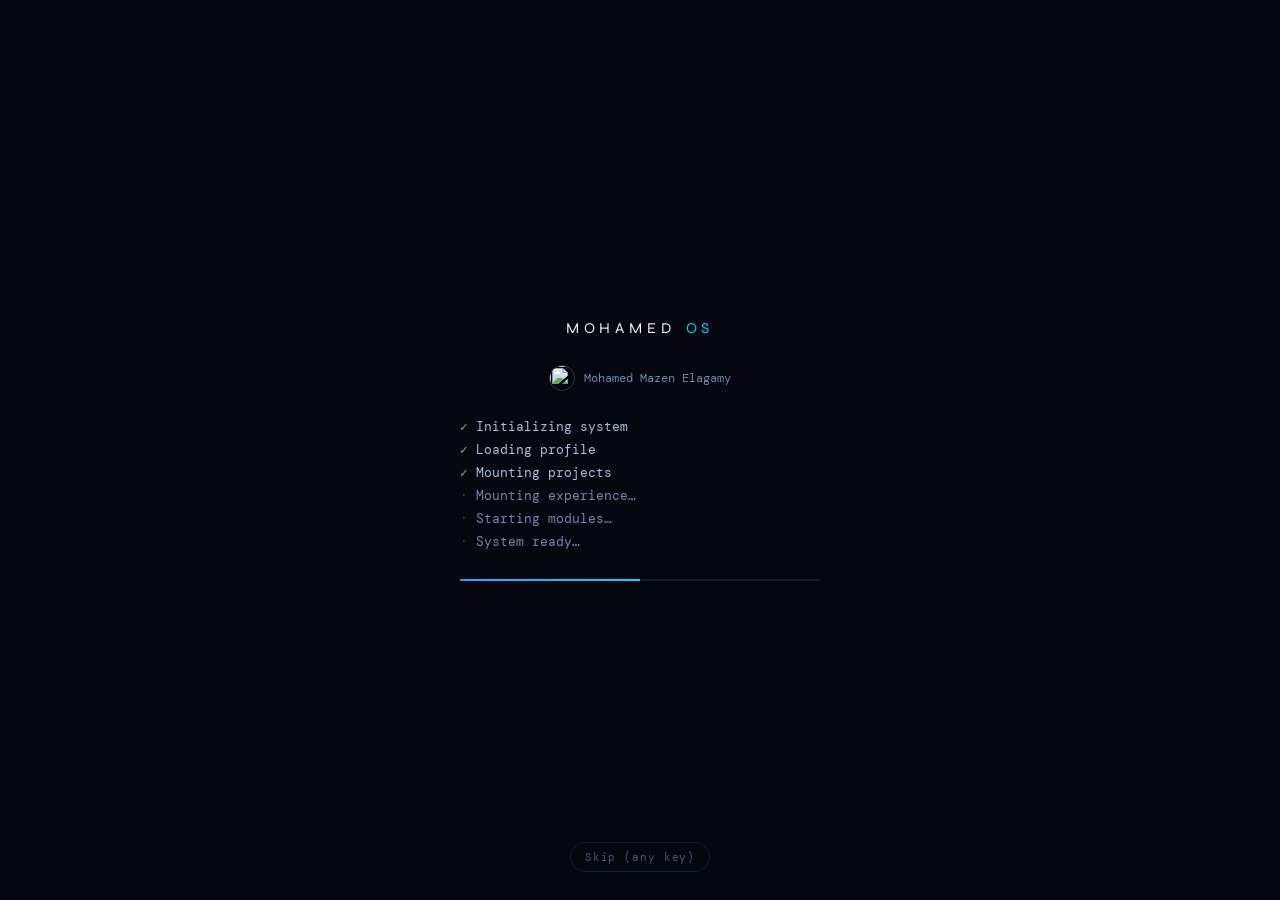
==== commit 5fa87fa3: "Add files via upload" ====
--- a/index.html
+++ b/index.html
@@ -9,8 +9,8 @@
     <link rel="preconnect" href="https://fonts.googleapis.com">
     <link rel="preconnect" href="https://fonts.gstatic.com" crossorigin>
     <link href="https://fonts.googleapis.com/css2?family=Syne:wght@600;700;800&family=DM+Mono:ital,wght@0,400;0,500;1,400&display=swap" rel="stylesheet">
-    <script type="module" crossorigin src="/assets/index-BIJOGr_4.js"></script>
-    <link rel="stylesheet" crossorigin href="/assets/index-B6YuMBkU.css">
+    <script type="module" crossorigin src="/assets/index-BgwQT-dC.js"></script>
+    <link rel="stylesheet" crossorigin href="/assets/index-C2t8DvYQ.css">
   </head>
   <body>
     <div id="root"></div>
--- a/assets/index-C2t8DvYQ.css
+++ b/assets/index-C2t8DvYQ.css
@@ -0,0 +1 @@
+:root{--bg-0:#04070d;--bg-1:#070d17;--bg-2:#0a1322;--panel:#0c1830;--panel-2:#0f1e3a;--panel-glass:#0c1830b8;--border:#78aaff24;--border-strong:#78aaff47;--border-focus:#58a6ff;--accent:#3b9eff;--accent-cyan:#00d4ff;--accent-violet:#8b7bff;--accent-dim:#3b9eff24;--ok:#3ddc84;--warn:#f5b942;--danger:#ff5f57;--progress:#f5b942;--text-0:#eef3ff;--text-1:#a9bfe0;--text-2:#6f88ad;--text-3:#46577a;--font-display:"Syne", system-ui, sans-serif;--font-mono:"DM Mono", "SFMono-Regular", Menlo, monospace;--radius-s:6px;--radius-m:10px;--radius-l:16px;--shadow-window:0 24px 60px -20px #000000a6, 0 2px 0 #ffffff05 inset;--shadow-rail:4px 0 24px -12px #0009;--topbar-h:34px;--dock-w:64px;--statusbar-h:40px}*,:before,:after{box-sizing:border-box}html,body,#root{height:100%}body{background:var(--bg-0);color:var(--text-0);font-family:var(--font-mono);-webkit-font-smoothing:antialiased;margin:0;font-size:14px}h1,h2,h3,h4{font-family:var(--font-display);letter-spacing:-.01em;margin:0;font-weight:700}p{margin:0}button{color:inherit;cursor:pointer;background:0 0;border:none;font-family:inherit}a{color:var(--accent-cyan);text-decoration:none}a:hover{text-decoration:underline}::selection{background:var(--accent-dim);color:var(--text-0)}:focus-visible{outline:2px solid var(--border-focus);outline-offset:2px;border-radius:4px}.scrollpane{scrollbar-width:thin;scrollbar-color:var(--border-strong) transparent;overflow-y:auto}.scrollpane::-webkit-scrollbar{width:8px}.scrollpane::-webkit-scrollbar-thumb{background:var(--border-strong);border-radius:8px}.sr-only{clip:rect(0,0,0,0);white-space:nowrap;border:0;width:1px;height:1px;margin:-1px;padding:0;position:absolute;overflow:hidden}@media (prefers-reduced-motion:reduce){*,:before,:after{scroll-behavior:auto!important;transition-duration:.001ms!important;animation-duration:.001ms!important;animation-iteration-count:1!important}}.boot{z-index:900;background:var(--bg-0);flex-direction:column;justify-content:center;align-items:center;gap:28px;transition:opacity .5s;display:flex;position:fixed;inset:0}.boot.leaving{opacity:0;pointer-events:none}.boot-mark{font-family:var(--font-display);letter-spacing:.32em;color:var(--text-0);align-items:baseline;gap:10px;font-size:15px;display:flex}.boot-mark .dot{color:var(--accent-cyan)}.boot-user{color:var(--text-2);align-items:center;gap:9px;font-size:12px;display:flex}.boot-avatar{object-fit:cover;border:1px solid var(--border-strong);border-radius:50%;width:26px;height:26px}.boot-log{width:min(360px,80vw);min-height:132px;color:var(--text-2);flex-direction:column;gap:7px;font-size:12.5px;display:flex}.boot-log .line{opacity:0;animation:.4s forwards bootLineIn;transform:translateY(2px)}.boot-log .line.done{color:var(--text-1)}.boot-log .line .tick{color:var(--ok);margin-right:8px}@keyframes bootLineIn{to{opacity:1;transform:translateY(0)}}.boot-bar{background:var(--border);border-radius:2px;width:min(360px,80vw);height:2px;overflow:hidden}.boot-bar-fill{background:linear-gradient(90deg, var(--accent), var(--accent-cyan));height:100%;transition:width .35s}.boot-skip{letter-spacing:.08em;color:var(--text-3);border:1px solid var(--border);border-radius:20px;padding:7px 14px;font-size:11px;position:absolute;bottom:28px}.boot-skip:hover{color:var(--text-1);border-color:var(--border-strong)}@media (prefers-reduced-motion:reduce){.boot-log .line{opacity:1;animation:none;transform:none}}.os{background:var(--bg-0);position:fixed;inset:0;overflow:hidden}.os-bg{background-image:var(--wallpaper-url);z-index:0;background-position:50%;background-size:cover;position:absolute;inset:0}.os-bg:after{content:"";background:radial-gradient(1200px 700px at 15% -10%,#04070d59,#0000 60%),linear-gradient(#04070d40 0%,#04070d8c 78%,#04070dcc 100%);position:absolute;inset:0}.os:before{content:"";pointer-events:none;z-index:1;background-image:linear-gradient(#78aaff09 1px,#0000 1px),linear-gradient(90deg,#78aaff09 1px,#0000 1px);background-size:42px 42px;position:absolute;inset:0;-webkit-mask-image:radial-gradient(circle at 30% 20%,#000,#0000 75%);mask-image:radial-gradient(circle at 30% 20%,#000,#0000 75%)}.dock{top:0;left:0;bottom:var(--statusbar-h);width:var(--dock-w);border-right:1px solid var(--border);-webkit-backdrop-filter:blur(14px);backdrop-filter:blur(14px);z-index:10;background:linear-gradient(#0a13228c,#0a13224d);flex-direction:column;align-items:center;gap:6px;padding:18px 0;display:flex;position:absolute;overflow-y:auto}.dock-icon{width:44px;height:44px;color:var(--text-1);border-radius:var(--radius-m);border:1px solid #0000;justify-content:center;align-items:center;transition:background .15s,color .15s,border-color .15s,transform .1s;display:flex;position:relative}.dock-icon:hover{background:var(--accent-dim);color:var(--text-0);border-color:var(--border)}.dock-icon:active{transform:scale(.94)}.dock-icon.running:after{content:"";background:var(--accent-cyan);border-radius:2px;width:3px;height:16px;position:absolute;top:50%;left:-1px;transform:translateY(-50%)}.dock-icon .tip{background:var(--panel-2);border:1px solid var(--border-strong);white-space:nowrap;color:var(--text-0);opacity:0;pointer-events:none;z-index:5;border-radius:6px;padding:4px 9px;font-size:11px;transition:opacity .12s;position:absolute;top:50%;left:54px;transform:translateY(-50%)}.dock-icon:hover .tip,.dock-icon:focus-visible .tip{opacity:1}.statusbar{height:var(--statusbar-h);border-top:1px solid var(--border);-webkit-backdrop-filter:blur(16px);backdrop-filter:blur(16px);z-index:20;background:#09101ec7;align-items:center;gap:10px;padding:0 12px;display:flex;position:absolute;bottom:0;left:0;right:0}.sb-btn{height:28px;color:var(--text-1);border:1px solid #0000;border-radius:7px;align-items:center;gap:7px;padding:0 11px;font-size:12px;display:flex}.sb-btn:hover{background:var(--accent-dim);color:var(--text-0);border-color:var(--border)}.sb-brand{font-family:var(--font-display);letter-spacing:.02em;color:var(--text-0);font-weight:700}.sb-brand .dot{color:var(--accent-cyan)}.sb-openwindows{flex:1;gap:6px;display:flex;overflow-x:auto}.sb-pill{height:26px;color:var(--text-2);border:1px solid var(--border);white-space:nowrap;border-radius:7px;flex-shrink:0;align-items:center;gap:6px;padding:0 10px;font-size:11.5px;display:flex}.sb-pill:hover{color:var(--text-0)}.sb-pill.active{color:var(--text-0);border-color:var(--border-focus);background:var(--accent-dim)}.sb-clock{color:var(--text-1);font-variant-numeric:tabular-nums;align-items:center;gap:6px;margin-left:auto;font-size:12px;display:flex}.sb-tray-wrap{position:relative}.tray-dot{background:var(--ok);border-radius:50%;width:6px;height:6px;display:inline-block}.sb-tray-menu{background:var(--panel-glass);border:1px solid var(--border-strong);border-radius:var(--radius-m);min-width:160px;box-shadow:var(--shadow-window);-webkit-backdrop-filter:blur(18px);backdrop-filter:blur(18px);flex-direction:column;padding:6px;display:flex;position:absolute;bottom:38px;right:0}.sb-tray-menu .ctx-item{text-decoration:none}.launcher-veil{inset:0;bottom:var(--statusbar-h);-webkit-backdrop-filter:blur(2px);backdrop-filter:blur(2px);z-index:40;background:#04070d80;justify-content:flex-start;align-items:flex-end;padding:0 0 16px 16px;display:flex;position:absolute}.launcher{background:var(--panel-glass);border:1px solid var(--border-strong);border-radius:var(--radius-l);width:min(420px,90vw);max-height:70vh;box-shadow:var(--shadow-window);-webkit-backdrop-filter:blur(20px);backdrop-filter:blur(20px);flex-direction:column;display:flex;overflow:hidden}.launcher-search{border-bottom:1px solid var(--border);color:var(--text-2);align-items:center;gap:10px;padding:14px 16px;display:flex}.launcher-search input{color:var(--text-0);font-family:var(--font-mono);background:0 0;border:none;outline:none;flex:1;font-size:13px}.launcher-grid{grid-template-columns:repeat(3,1fr);gap:4px;padding:10px;display:grid;overflow-y:auto}.launcher-item{border-radius:var(--radius-m);color:var(--text-1);text-align:center;flex-direction:column;align-items:center;gap:8px;padding:14px 8px;font-size:11.5px;display:flex}.launcher-item:hover,.launcher-item:focus-visible{background:var(--accent-dim);color:var(--text-0)}.launcher-item .ic{background:var(--panel-2);border:1px solid var(--border);border-radius:10px;justify-content:center;align-items:center;width:40px;height:40px;display:flex}.launcher-empty{text-align:center;color:var(--text-3);padding:24px;font-size:12px}.window{background:var(--panel-glass);border:1px solid var(--border-strong);border-radius:var(--radius-l);box-shadow:var(--shadow-window);-webkit-backdrop-filter:blur(18px);backdrop-filter:blur(18px);flex-direction:column;min-width:280px;min-height:200px;display:flex;position:absolute;overflow:hidden}.window.focused{border-color:var(--border-focus)}.titlebar{border-bottom:1px solid var(--border);cursor:grab;-webkit-user-select:none;user-select:none;touch-action:none;background:linear-gradient(#ffffff08,#0000);flex-shrink:0;align-items:center;gap:10px;height:38px;padding:0 10px 0 14px;display:flex}.titlebar:active{cursor:grabbing}.titlebar .t-icon{color:var(--text-2)}.titlebar .t-title{color:var(--text-1);flex:1;font-size:12px}.window.focused .titlebar .t-title{color:var(--text-0)}.t-controls{gap:6px;display:flex}.t-btn{width:24px;height:24px;color:var(--text-2);border-radius:6px;justify-content:center;align-items:center;display:flex}.t-btn:hover{background:var(--accent-dim);color:var(--text-0)}.t-btn.close:hover{color:#ff8b85;background:#ff5f572e}.window-body{flex:1;position:relative;overflow:hidden}.window-body>.scrollpane{height:100%;padding:20px}.resize-handle{cursor:nwse-resize;width:16px;height:16px;color:var(--text-3);touch-action:none;position:absolute;bottom:2px;right:2px}@media (prefers-reduced-motion:no-preference){.window-enter{animation:.16s winIn}@keyframes winIn{0%{opacity:0;transform:scale(.97)}to{opacity:1;transform:scale(1)}}.os-bg{animation:46s ease-in-out infinite alternate ambientDrift}@keyframes ambientDrift{0%{transform:scale(1.02)translate(0)}to{transform:scale(1.06)translate(-.6%,-.4%)}}}.dock-icon,.launcher-item,.sb-btn,.sb-pill,.t-btn{transition:background .15s,color .15s,border-color .15s,transform .12s}.dock-icon:hover{transform:translateY(-1px)}.launcher-item:hover .ic{transform:scale(1.06)}.launcher-item .ic{transition:transform .12s}.snap-preview{z-index:5000;background:var(--accent-dim);border:1.5px solid var(--border-focus);border-radius:var(--radius-m);pointer-events:none;transition:opacity .1s;position:absolute}.ctx-menu{z-index:5001;background:var(--panel-glass);border:1px solid var(--border-strong);border-radius:var(--radius-m);min-width:190px;box-shadow:var(--shadow-window);-webkit-backdrop-filter:blur(18px);backdrop-filter:blur(18px);padding:6px;position:fixed}.ctx-item{width:100%;color:var(--text-1);text-align:left;border-radius:7px;align-items:center;gap:9px;padding:8px 10px;font-size:12px;display:flex}.ctx-item:hover{background:var(--accent-dim);color:var(--text-0)}.ctx-divider{background:var(--border);height:1px;margin:5px 4px}.app{color:var(--text-1);flex-direction:column;gap:18px;font-size:13px;line-height:1.65;display:flex}.app h1{color:var(--text-0);font-size:20px}.app h2{color:var(--text-0);text-transform:none;font-size:13px}.app-eyebrow{color:var(--accent-cyan);letter-spacing:.03em;font-size:11px}.app-lead{color:var(--text-1);max-width:62ch}.stat-row{flex-wrap:wrap;gap:10px;display:flex}.stat{border:1px solid var(--border);border-radius:var(--radius-m);background:#ffffff04;min-width:92px;padding:10px 14px}.stat .n{font-family:var(--font-display);color:var(--text-0);font-size:18px}.stat .l{color:var(--text-2);margin-top:2px;font-size:10.5px}.card{border:1px solid var(--border);border-radius:var(--radius-m);background:#ffffff04;padding:16px}.card+.card{margin-top:12px}.card-head{justify-content:space-between;align-items:baseline;gap:10px;margin-bottom:8px;display:flex}.card-title{color:var(--text-0);font-size:13.5px;font-weight:600}.card-meta{color:var(--text-2);white-space:nowrap;font-size:11.5px}.bullets{flex-direction:column;gap:5px;margin:8px 0 0;padding-left:18px;display:flex}.bullets li{color:var(--text-1)}.tag-row{flex-wrap:wrap;gap:6px;margin-top:10px;display:flex}.tag{border:1px solid var(--border);color:var(--text-2);border-radius:20px;padding:3px 9px;font-size:10.5px}.status{border:1px solid var(--border);border-radius:20px;align-items:center;gap:6px;padding:3px 9px;font-size:10.5px;display:inline-flex}.status .dot{border-radius:50%;width:6px;height:6px}.status.current .dot,.status.complete .dot{background:var(--ok)}.status.in-progress .dot{background:var(--progress)}.status.current,.status.complete{color:var(--ok);border-color:#3ddc844d}.status.in-progress{color:var(--progress);border-color:#f5b94259}.link-btn{color:var(--text-0);border:1px solid var(--border-strong);border-radius:7px;align-items:center;gap:6px;padding:7px 12px;font-size:12px;display:inline-flex}.link-btn:hover{background:var(--accent-dim);text-decoration:none}.section-title{letter-spacing:.04em;color:var(--text-2);margin-bottom:8px;font-size:11px}.skill-grid{grid-template-columns:1fr 1fr;gap:14px;display:grid}@media (width<=480px){.skill-grid{grid-template-columns:1fr}}.about-head{align-items:center;gap:16px;display:flex}.about-photo{object-fit:cover;border:1px solid var(--border-strong);border-radius:14px;flex-shrink:0;width:64px;height:64px;box-shadow:0 8px 24px -10px #0009}.tree{font-size:12.5px}.tree-item{cursor:pointer;color:var(--text-1);border-radius:7px;align-items:center;gap:8px;padding:7px 8px;display:flex}.tree-item:hover,.tree-item.active{background:var(--accent-dim);color:var(--text-0)}.crumb{color:var(--text-2);align-items:center;gap:4px;margin-bottom:12px;font-size:11.5px;display:flex}.contact-row{border-bottom:1px solid var(--border);align-items:center;gap:12px;padding:10px 0;display:flex}.contact-row:last-child{border-bottom:none}.contact-ic{background:var(--panel-2);border:1px solid var(--border);width:34px;height:34px;color:var(--accent-cyan);border-radius:9px;flex-shrink:0;justify-content:center;align-items:center;display:flex}.tetris{outline:none;gap:16px;height:100%;display:flex}.tetris-board{aspect-ratio:10/18;border:1px solid var(--border-strong);border-radius:var(--radius-s);background:#00000040;grid-auto-rows:1fr;gap:2px;height:100%;padding:4px;display:grid;position:relative}.tetris-cell{border-radius:2px;transition:background 60ms linear}.tetris-overlay{border-radius:var(--radius-s);background:#04070dbf;flex-direction:column;justify-content:center;align-items:center;gap:10px;display:flex;position:absolute;inset:0}.tetris-msg{font-family:var(--font-display);color:var(--text-0);font-size:15px}.tetris-side{flex-direction:column;gap:10px;min-width:120px;display:flex}.tetris-help{color:var(--text-2);flex-direction:column;gap:4px;margin-top:4px;font-size:11px;display:flex}.mobile{background:var(--bg-0);flex-direction:column;min-height:100vh;padding-bottom:64px;display:flex;position:relative}.mobile:before{content:"";background-image:var(--wallpaper-url);z-index:0;background-position:50%;background-size:cover;height:260px;position:absolute;inset:0}.mobile:after{content:"";background:linear-gradient(180deg, #04070d4d 0%, var(--bg-0) 100%);z-index:0;height:260px;position:absolute;inset:0}.mobile>*{z-index:1;position:relative}.mobile-header{border-bottom:1px solid var(--border);padding:22px 18px 14px}.mobile-brand{font-family:var(--font-display);color:var(--text-0);letter-spacing:.02em;font-size:15px}.mobile-brand .dot{color:var(--accent-cyan)}.mobile-name{color:var(--text-0);margin-top:6px;font-size:20px}.mobile-sub{color:var(--text-2);margin-top:2px;font-size:12.5px}.mobile-content{flex:1;padding:18px}.mobile-tabs{border-top:1px solid var(--border);-webkit-backdrop-filter:blur(16px);backdrop-filter:blur(16px);z-index:30;background:#09101ee6;height:60px;display:flex;position:fixed;bottom:0;left:0;right:0;overflow-x:auto}.mobile-tab{min-width:64px;color:var(--text-2);flex-direction:column;flex:1 0 auto;justify-content:center;align-items:center;gap:3px;padding:6px 10px;font-size:9.5px;display:flex}.mobile-tab.active{color:var(--accent-cyan)}
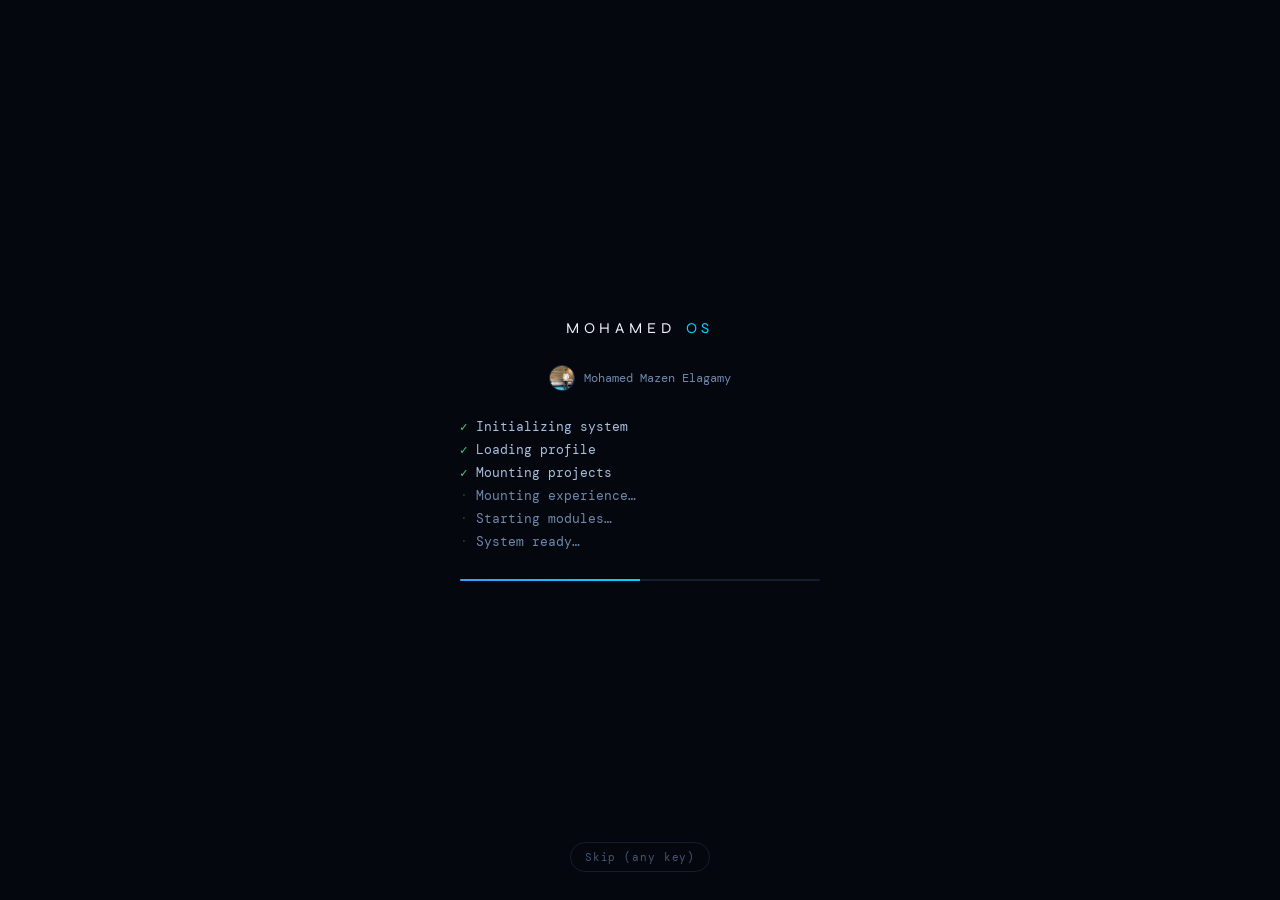
==== commit 4aca1121: "Add files via upload" ====
--- a/index.html
+++ b/index.html
@@ -9,8 +9,8 @@
     <link rel="preconnect" href="https://fonts.googleapis.com">
     <link rel="preconnect" href="https://fonts.gstatic.com" crossorigin>
     <link href="https://fonts.googleapis.com/css2?family=Syne:wght@600;700;800&family=DM+Mono:ital,wght@0,400;0,500;1,400&display=swap" rel="stylesheet">
-    <script type="module" crossorigin src="/assets/index-BgwQT-dC.js"></script>
-    <link rel="stylesheet" crossorigin href="/assets/index-C2t8DvYQ.css">
+    <script type="module" crossorigin src="/assets/index-CxTS1tzh.js"></script>
+    <link rel="stylesheet" crossorigin href="/assets/index-zFLI1702.css">
   </head>
   <body>
     <div id="root"></div>
--- a/assets/index-zFLI1702.css
+++ b/assets/index-zFLI1702.css
@@ -0,0 +1 @@
+:root{--bg-0:#04070d;--bg-1:#070d17;--bg-2:#0a1322;--panel:#0c1830;--panel-2:#0f1e3a;--panel-glass:#0c1830b8;--border:#78aaff24;--border-strong:#78aaff47;--border-focus:#58a6ff;--accent:#3b9eff;--accent-cyan:#00d4ff;--accent-violet:#8b7bff;--accent-dim:#3b9eff24;--ok:#3ddc84;--warn:#f5b942;--danger:#ff5f57;--progress:#f5b942;--text-0:#eef3ff;--text-1:#a9bfe0;--text-2:#6f88ad;--text-3:#46577a;--font-display:"Syne", system-ui, sans-serif;--font-mono:"DM Mono", "SFMono-Regular", Menlo, monospace;--radius-s:6px;--radius-m:10px;--radius-l:16px;--shadow-window:0 24px 60px -20px #000000a6, 0 2px 0 #ffffff05 inset;--shadow-rail:4px 0 24px -12px #0009;--topbar-h:34px;--statusbar-h:40px}*,:before,:after{box-sizing:border-box}html,body,#root{height:100%}body{background:var(--bg-0);color:var(--text-0);font-family:var(--font-mono);-webkit-font-smoothing:antialiased;margin:0;font-size:14px}h1,h2,h3,h4{font-family:var(--font-display);letter-spacing:-.01em;margin:0;font-weight:700}p{margin:0}button{color:inherit;cursor:pointer;background:0 0;border:none;font-family:inherit}a{color:var(--accent-cyan);text-decoration:none}a:hover{text-decoration:underline}::selection{background:var(--accent-dim);color:var(--text-0)}:focus-visible{outline:2px solid var(--border-focus);outline-offset:2px;border-radius:4px}.scrollpane{scrollbar-width:thin;scrollbar-color:var(--border-strong) transparent;overflow-y:auto}.scrollpane::-webkit-scrollbar{width:8px}.scrollpane::-webkit-scrollbar-thumb{background:var(--border-strong);border-radius:8px}.sr-only{clip:rect(0,0,0,0);white-space:nowrap;border:0;width:1px;height:1px;margin:-1px;padding:0;position:absolute;overflow:hidden}@media (prefers-reduced-motion:reduce){*,:before,:after{scroll-behavior:auto!important;transition-duration:.001ms!important;animation-duration:.001ms!important;animation-iteration-count:1!important}}.boot{z-index:900;background:var(--bg-0);flex-direction:column;justify-content:center;align-items:center;gap:28px;transition:opacity .5s;display:flex;position:fixed;inset:0}.boot.leaving{opacity:0;pointer-events:none}.boot-mark{font-family:var(--font-display);letter-spacing:.32em;color:var(--text-0);align-items:baseline;gap:10px;font-size:15px;display:flex}.boot-mark .dot{color:var(--accent-cyan)}.boot-user{color:var(--text-2);align-items:center;gap:9px;font-size:12px;display:flex}.boot-avatar{object-fit:cover;border:1px solid var(--border-strong);border-radius:50%;width:26px;height:26px}.boot-log{width:min(360px,80vw);min-height:132px;color:var(--text-2);flex-direction:column;gap:7px;font-size:12.5px;display:flex}.boot-log .line{opacity:0;animation:.4s forwards bootLineIn;transform:translateY(2px)}.boot-log .line.done{color:var(--text-1)}.boot-log .line .tick{color:var(--ok);margin-right:8px}@keyframes bootLineIn{to{opacity:1;transform:translateY(0)}}.boot-bar{background:var(--border);border-radius:2px;width:min(360px,80vw);height:2px;overflow:hidden}.boot-bar-fill{background:linear-gradient(90deg, var(--accent), var(--accent-cyan));height:100%;transition:width .35s}.boot-skip{letter-spacing:.08em;color:var(--text-3);border:1px solid var(--border);border-radius:20px;padding:7px 14px;font-size:11px;position:absolute;bottom:28px}.boot-skip:hover{color:var(--text-1);border-color:var(--border-strong)}@media (prefers-reduced-motion:reduce){.boot-log .line{opacity:1;animation:none;transform:none}}.os{background:var(--bg-0);position:fixed;inset:0;overflow:hidden}.os-bg{background-image:var(--wallpaper-url);z-index:0;background-position:50%;background-size:cover;position:absolute;inset:0}.os-bg:after{content:"";background:radial-gradient(1200px 700px at 15% -10%,#04070d59,#0000 60%),linear-gradient(#04070d40 0%,#04070d8c 78%,#04070dcc 100%);position:absolute;inset:0}.os:before{content:"";pointer-events:none;z-index:1;background-image:linear-gradient(#78aaff09 1px,#0000 1px),linear-gradient(90deg,#78aaff09 1px,#0000 1px);background-size:42px 42px;position:absolute;inset:0;-webkit-mask-image:radial-gradient(circle at 30% 20%,#000,#0000 75%);mask-image:radial-gradient(circle at 30% 20%,#000,#0000 75%)}.desktop-icons{top:18px;left:18px;bottom:calc(var(--statusbar-h) + 18px);z-index:10;grid-template-rows:repeat(auto-fill,88px);grid-auto-flow:column;gap:2px;display:grid;position:absolute}.desktop-icon{border-radius:var(--radius-m);width:82px;height:82px;color:var(--text-0);text-shadow:0 1px 3px #0009;border:1px solid #0000;flex-direction:column;justify-content:center;align-items:center;gap:7px;padding:8px 4px;display:flex}.desktop-icon:hover{border-color:var(--border);background:#0c183066}.desktop-icon.selected{background:var(--accent-dim);border-color:var(--border-focus)}.di-glyph{border:1px solid var(--border);-webkit-backdrop-filter:blur(6px);backdrop-filter:blur(6px);background:#0c1426a6;border-radius:10px;justify-content:center;align-items:center;width:38px;height:38px;display:flex}.di-label{text-align:center;font-size:10.5px;line-height:1.2}.statusbar{height:var(--statusbar-h);border-top:1px solid var(--border);-webkit-backdrop-filter:blur(16px);backdrop-filter:blur(16px);z-index:20;background:#09101ec7;align-items:center;gap:10px;padding:0 12px;display:flex;position:absolute;bottom:0;left:0;right:0}.sb-btn{height:28px;color:var(--text-1);border:1px solid #0000;border-radius:7px;align-items:center;gap:7px;padding:0 11px;font-size:12px;display:flex}.sb-btn:hover{background:var(--accent-dim);color:var(--text-0);border-color:var(--border)}.sb-brand{font-family:var(--font-display);letter-spacing:.02em;color:var(--text-0);font-weight:700}.sb-brand .dot{color:var(--accent-cyan)}.sb-openwindows{flex:1;gap:6px;display:flex;overflow-x:auto}.sb-pill{height:26px;color:var(--text-2);border:1px solid var(--border);white-space:nowrap;border-radius:7px;flex-shrink:0;align-items:center;gap:6px;padding:0 10px;font-size:11.5px;display:flex}.sb-pill:hover{color:var(--text-0)}.sb-pill.active{color:var(--text-0);border-color:var(--border-focus);background:var(--accent-dim)}.sb-tray-wrap{position:relative}.tray-dot{background:var(--ok);border-radius:50%;width:6px;height:6px;display:inline-block}.sb-tray-menu{background:var(--panel-glass);border:1px solid var(--border-strong);border-radius:var(--radius-m);min-width:160px;box-shadow:var(--shadow-window);-webkit-backdrop-filter:blur(18px);backdrop-filter:blur(18px);flex-direction:column;padding:6px;display:flex;position:absolute;bottom:38px;right:0}.sb-tray-menu .ctx-item{text-decoration:none}.launcher-veil{inset:0;bottom:var(--statusbar-h);-webkit-backdrop-filter:blur(2px);backdrop-filter:blur(2px);z-index:40;background:#04070d80;justify-content:flex-start;align-items:flex-end;padding:0 0 16px 16px;display:flex;position:absolute}.launcher{background:var(--panel-glass);border:1px solid var(--border-strong);border-radius:var(--radius-l);width:min(420px,90vw);max-height:70vh;box-shadow:var(--shadow-window);-webkit-backdrop-filter:blur(20px);backdrop-filter:blur(20px);flex-direction:column;display:flex;overflow:hidden}.launcher-search{border-bottom:1px solid var(--border);color:var(--text-2);align-items:center;gap:10px;padding:14px 16px;display:flex}.launcher-search input{color:var(--text-0);font-family:var(--font-mono);background:0 0;border:none;outline:none;flex:1;font-size:13px}.launcher-grid{grid-template-columns:repeat(3,1fr);gap:4px;padding:10px;display:grid;overflow-y:auto}.launcher-item{border-radius:var(--radius-m);color:var(--text-1);text-align:center;flex-direction:column;align-items:center;gap:8px;padding:14px 8px;font-size:11.5px;display:flex}.launcher-item:hover,.launcher-item:focus-visible{background:var(--accent-dim);color:var(--text-0)}.launcher-item .ic{background:var(--panel-2);border:1px solid var(--border);border-radius:10px;justify-content:center;align-items:center;width:40px;height:40px;display:flex}.launcher-empty{text-align:center;color:var(--text-3);padding:24px;font-size:12px}.window{background:var(--panel-glass);border:1px solid var(--border-strong);border-radius:var(--radius-l);box-shadow:var(--shadow-window);-webkit-backdrop-filter:blur(18px);backdrop-filter:blur(18px);flex-direction:column;min-width:280px;min-height:200px;display:flex;position:absolute;overflow:hidden}.window.focused{border-color:var(--border-focus)}.titlebar{border-bottom:1px solid var(--border);cursor:grab;-webkit-user-select:none;user-select:none;touch-action:none;background:linear-gradient(#ffffff08,#0000);flex-shrink:0;align-items:center;gap:10px;height:38px;padding:0 10px 0 14px;display:flex}.titlebar:active{cursor:grabbing}.titlebar .t-icon{color:var(--text-2)}.titlebar .t-title{color:var(--text-1);flex:1;font-size:12px}.window.focused .titlebar .t-title{color:var(--text-0)}.t-controls{gap:6px;display:flex}.t-btn{width:24px;height:24px;color:var(--text-2);border-radius:6px;justify-content:center;align-items:center;display:flex}.t-btn:hover{background:var(--accent-dim);color:var(--text-0)}.t-btn.close:hover{color:#ff8b85;background:#ff5f572e}.window-body{flex:1;position:relative;overflow:hidden}.window-body>.scrollpane{height:100%;padding:20px}.resize-handle{cursor:nwse-resize;width:16px;height:16px;color:var(--text-3);touch-action:none;position:absolute;bottom:2px;right:2px}@media (prefers-reduced-motion:no-preference){.window-enter{animation:.16s winIn}@keyframes winIn{0%{opacity:0;transform:scale(.97)}to{opacity:1;transform:scale(1)}}.os-bg{animation:46s ease-in-out infinite alternate ambientDrift}@keyframes ambientDrift{0%{transform:scale(1.02)translate(0)}to{transform:scale(1.06)translate(-.6%,-.4%)}}}.desktop-icon,.launcher-item,.sb-btn,.sb-pill,.t-btn{transition:background .15s,color .15s,border-color .15s,transform .12s}.desktop-icon:active .di-glyph{transform:scale(.94)}.launcher-item:hover .ic{transform:scale(1.06)}.launcher-item .ic{transition:transform .12s}.snap-preview{z-index:5000;background:var(--accent-dim);border:1.5px solid var(--border-focus);border-radius:var(--radius-m);pointer-events:none;transition:opacity .1s;position:absolute}.ctx-menu{z-index:5001;background:var(--panel-glass);border:1px solid var(--border-strong);border-radius:var(--radius-m);min-width:190px;box-shadow:var(--shadow-window);-webkit-backdrop-filter:blur(18px);backdrop-filter:blur(18px);padding:6px;position:fixed}.ctx-item{width:100%;color:var(--text-1);text-align:left;border-radius:7px;align-items:center;gap:9px;padding:8px 10px;font-size:12px;display:flex}.ctx-item:hover{background:var(--accent-dim);color:var(--text-0)}.ctx-divider{background:var(--border);height:1px;margin:5px 4px}.top-clock{z-index:8;-webkit-backdrop-filter:blur(10px);backdrop-filter:blur(10px);color:var(--text-0);pointer-events:none;-webkit-user-select:none;user-select:none;background:linear-gradient(135deg,#0a122259,#0a122226);border:1px solid #a0c8ff29;border-radius:999px;align-items:center;gap:9px;padding:8px 14px 8px 12px;display:flex;position:absolute;top:16px;right:16px}.top-clock-icon{color:var(--accent-cyan);opacity:.85;filter:drop-shadow(0 0 5px #00d4ff59)}.top-clock-text{flex-direction:column;align-items:flex-end;line-height:1.25;display:flex}.top-clock-time{font-family:var(--font-display);font-variant-numeric:tabular-nums;letter-spacing:.02em;font-size:13px}.top-clock-date{color:var(--text-2);letter-spacing:.02em;font-size:9.5px}.app{color:var(--text-1);flex-direction:column;gap:18px;font-size:13px;line-height:1.65;display:flex}.app h1{color:var(--text-0);font-size:20px}.app h2{color:var(--text-0);text-transform:none;font-size:13px}.app-eyebrow{color:var(--accent-cyan);letter-spacing:.03em;font-size:11px}.app-lead{color:var(--text-1);max-width:62ch}.stat-row{flex-wrap:wrap;gap:10px;display:flex}.stat{border:1px solid var(--border);border-radius:var(--radius-m);background:#ffffff04;min-width:92px;padding:10px 14px}.stat .n{font-family:var(--font-display);color:var(--text-0);font-size:18px}.stat .l{color:var(--text-2);margin-top:2px;font-size:10.5px}.card{border:1px solid var(--border);border-radius:var(--radius-m);background:#ffffff04;padding:16px}.card+.card{margin-top:12px}.card-head{justify-content:space-between;align-items:baseline;gap:10px;margin-bottom:8px;display:flex}.card-title{color:var(--text-0);font-size:13.5px;font-weight:600}.card-meta{color:var(--text-2);white-space:nowrap;font-size:11.5px}.bullets{flex-direction:column;gap:5px;margin:8px 0 0;padding-left:18px;display:flex}.bullets li{color:var(--text-1)}.tag-row{flex-wrap:wrap;gap:6px;margin-top:10px;display:flex}.tag{border:1px solid var(--border);color:var(--text-2);border-radius:20px;padding:3px 9px;font-size:10.5px}.status{border:1px solid var(--border);border-radius:20px;align-items:center;gap:6px;padding:3px 9px;font-size:10.5px;display:inline-flex}.status .dot{border-radius:50%;width:6px;height:6px}.status.current .dot,.status.complete .dot{background:var(--ok)}.status.in-progress .dot{background:var(--progress)}.status.current,.status.complete{color:var(--ok);border-color:#3ddc844d}.status.in-progress{color:var(--progress);border-color:#f5b94259}.link-btn{color:var(--text-0);border:1px solid var(--border-strong);border-radius:7px;align-items:center;gap:6px;padding:7px 12px;font-size:12px;display:inline-flex}.link-btn:hover{background:var(--accent-dim);text-decoration:none}.section-title{letter-spacing:.04em;color:var(--text-2);margin-bottom:8px;font-size:11px}.skill-grid{grid-template-columns:1fr 1fr;gap:14px;display:grid}@media (width<=480px){.skill-grid{grid-template-columns:1fr}}.about-head{text-align:center;flex-direction:column;align-items:center;gap:14px;padding:6px 0 4px;display:flex}.about-photo{object-fit:cover;border:1px solid var(--border-strong);border-radius:26px;width:128px;height:128px;box-shadow:0 14px 34px -12px #000000a6}.tree{font-size:12.5px}.tree-item{cursor:pointer;color:var(--text-1);border-radius:7px;align-items:center;gap:8px;padding:7px 8px;display:flex}.tree-item:hover,.tree-item.active{background:var(--accent-dim);color:var(--text-0)}.crumb{color:var(--text-2);align-items:center;gap:4px;margin-bottom:12px;font-size:11.5px;display:flex}.contact-row{border-bottom:1px solid var(--border);align-items:center;gap:12px;padding:10px 0;display:flex}.contact-row:last-child{border-bottom:none}.contact-ic{background:var(--panel-2);border:1px solid var(--border);width:34px;height:34px;color:var(--accent-cyan);border-radius:9px;flex-shrink:0;justify-content:center;align-items:center;display:flex}.tetris{outline:none;gap:16px;height:100%;display:flex}.tetris-board{aspect-ratio:10/18;border:1px solid var(--border-strong);border-radius:var(--radius-s);background:#00000040;grid-auto-rows:1fr;gap:2px;height:100%;padding:4px;display:grid;position:relative}.tetris-cell{border-radius:2px;transition:background 60ms linear}.tetris-overlay{border-radius:var(--radius-s);background:#04070dbf;flex-direction:column;justify-content:center;align-items:center;gap:10px;display:flex;position:absolute;inset:0}.tetris-msg{font-family:var(--font-display);color:var(--text-0);font-size:15px}.tetris-side{flex-direction:column;gap:10px;min-width:120px;display:flex}.tetris-help{color:var(--text-2);flex-direction:column;gap:4px;margin-top:4px;font-size:11px;display:flex}.mobile{background:var(--bg-0);flex-direction:column;min-height:100vh;padding-bottom:64px;display:flex;position:relative}.mobile:before{content:"";background-image:var(--wallpaper-url);z-index:0;background-position:50%;background-size:cover;height:260px;position:absolute;inset:0}.mobile:after{content:"";background:linear-gradient(180deg, #04070d4d 0%, var(--bg-0) 100%);z-index:0;height:260px;position:absolute;inset:0}.mobile>*{z-index:1;position:relative}.mobile-header{border-bottom:1px solid var(--border);padding:22px 18px 14px}.mobile-brand{font-family:var(--font-display);color:var(--text-0);letter-spacing:.02em;font-size:15px}.mobile-brand .dot{color:var(--accent-cyan)}.mobile-name{color:var(--text-0);margin-top:6px;font-size:20px}.mobile-sub{color:var(--text-2);margin-top:2px;font-size:12.5px}.mobile-content{flex:1;padding:18px}.mobile-tabs{border-top:1px solid var(--border);-webkit-backdrop-filter:blur(16px);backdrop-filter:blur(16px);z-index:30;background:#09101ee6;height:60px;display:flex;position:fixed;bottom:0;left:0;right:0;overflow-x:auto}.mobile-tab{min-width:64px;color:var(--text-2);flex-direction:column;flex:1 0 auto;justify-content:center;align-items:center;gap:3px;padding:6px 10px;font-size:9.5px;display:flex}.mobile-tab.active{color:var(--accent-cyan)}
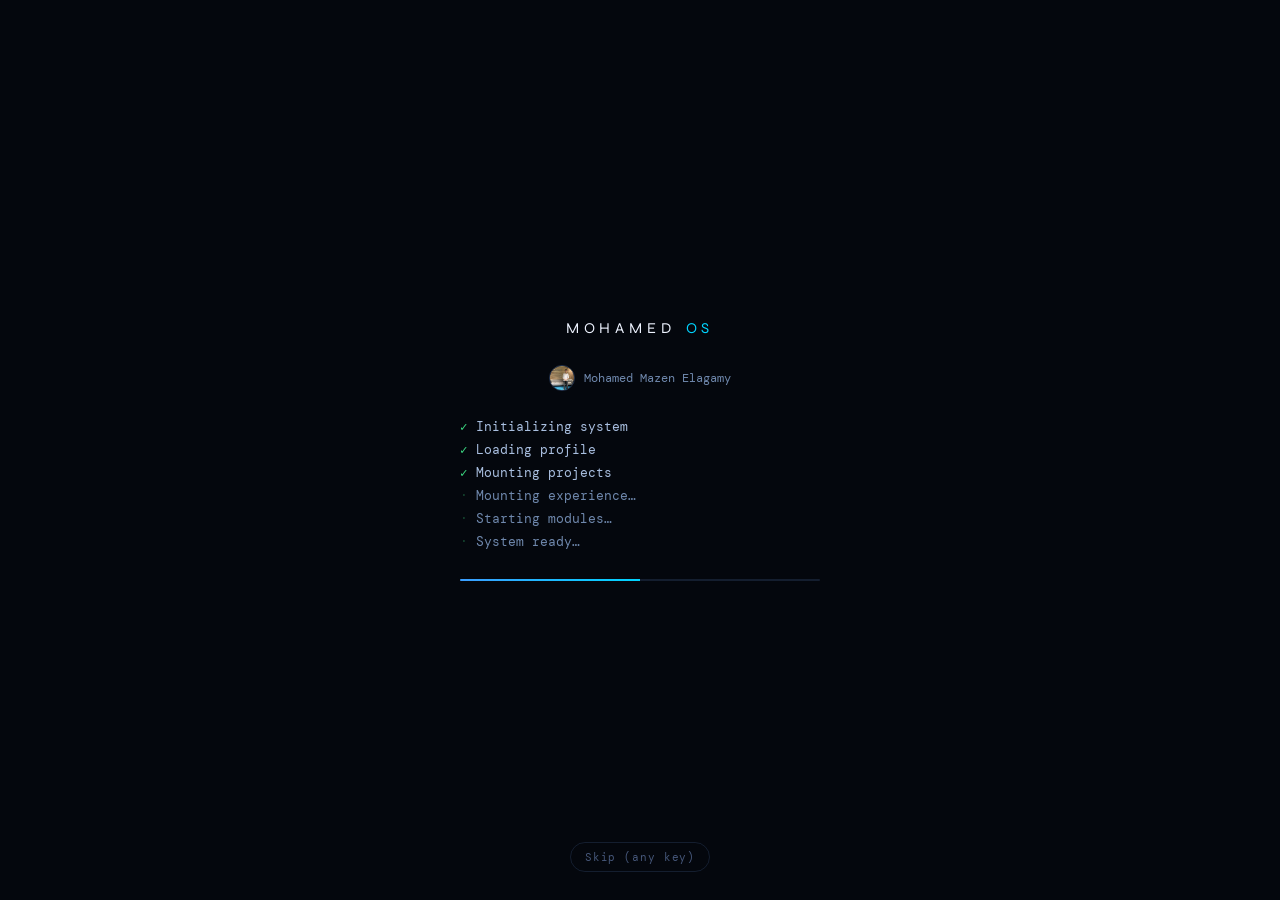
==== commit 20c546f5: "Add files via upload" ====
--- a/index.html
+++ b/index.html
@@ -8,9 +8,9 @@
     <title>Mohamed OS — Mohamed Mazen Elagamy</title>
     <link rel="preconnect" href="https://fonts.googleapis.com">
     <link rel="preconnect" href="https://fonts.gstatic.com" crossorigin>
-    <link href="https://fonts.googleapis.com/css2?family=Syne:wght@600;700;800&family=DM+Mono:ital,wght@0,400;0,500;1,400&display=swap" rel="stylesheet">
-    <script type="module" crossorigin src="/assets/index-CxTS1tzh.js"></script>
-    <link rel="stylesheet" crossorigin href="/assets/index-zFLI1702.css">
+    <link href="https://fonts.googleapis.com/css2?family=Syne:wght@400;500;600;700;800&family=DM+Mono:ital,wght@0,400;0,500;1,400&display=swap" rel="stylesheet">
+    <script type="module" crossorigin src="/assets/index-C1VlOxvA.js"></script>
+    <link rel="stylesheet" crossorigin href="/assets/index-Da0mkac8.css">
   </head>
   <body>
     <div id="root"></div>
--- a/assets/index-Da0mkac8.css
+++ b/assets/index-Da0mkac8.css
@@ -0,0 +1 @@
+:root{--bg-0:#04070d;--bg-1:#070d17;--bg-2:#0a1322;--panel:#0c1830;--panel-2:#0f1e3a;--panel-glass:#0c1830b8;--border:#78aaff24;--border-strong:#78aaff47;--border-focus:#58a6ff;--accent:#3b9eff;--accent-cyan:#00d4ff;--accent-violet:#8b7bff;--accent-dim:#3b9eff24;--ok:#3ddc84;--warn:#f5b942;--danger:#ff5f57;--progress:#f5b942;--text-0:#eef3ff;--text-1:#a9bfe0;--text-2:#6f88ad;--text-3:#46577a;--font-display:"Syne", system-ui, sans-serif;--font-mono:"DM Mono", "SFMono-Regular", Menlo, monospace;--radius-s:6px;--radius-m:10px;--radius-l:16px;--shadow-window:0 24px 60px -20px #000000a6, 0 2px 0 #ffffff05 inset;--shadow-rail:4px 0 24px -12px #0009;--topbar-h:34px;--statusbar-h:40px}*,:before,:after{box-sizing:border-box}html,body,#root{height:100%}body{background:var(--bg-0);color:var(--text-0);font-family:var(--font-mono);-webkit-font-smoothing:antialiased;margin:0;font-size:14px}h1,h2,h3,h4{font-family:var(--font-display);letter-spacing:-.01em;margin:0;font-weight:700}p{margin:0}button{color:inherit;cursor:pointer;background:0 0;border:none;font-family:inherit}a{color:var(--accent-cyan);text-decoration:none}a:hover{text-decoration:underline}::selection{background:var(--accent-dim);color:var(--text-0)}:focus-visible{outline:2px solid var(--border-focus);outline-offset:2px;border-radius:4px}.scrollpane{scrollbar-width:thin;scrollbar-color:var(--border-strong) transparent;overflow-y:auto}.scrollpane::-webkit-scrollbar{width:8px}.scrollpane::-webkit-scrollbar-thumb{background:var(--border-strong);border-radius:8px}.sr-only{clip:rect(0,0,0,0);white-space:nowrap;border:0;width:1px;height:1px;margin:-1px;padding:0;position:absolute;overflow:hidden}@media (prefers-reduced-motion:reduce){*,:before,:after{scroll-behavior:auto!important;transition-duration:.001ms!important;animation-duration:.001ms!important;animation-iteration-count:1!important}}.boot{z-index:900;background:var(--bg-0);flex-direction:column;justify-content:center;align-items:center;gap:28px;transition:opacity .5s;display:flex;position:fixed;inset:0}.boot.leaving{opacity:0;pointer-events:none}.boot-mark{font-family:var(--font-display);letter-spacing:.32em;color:var(--text-0);align-items:baseline;gap:10px;font-size:15px;display:flex}.boot-mark .dot{color:var(--accent-cyan)}.boot-user{color:var(--text-2);align-items:center;gap:9px;font-size:12px;display:flex}.boot-avatar{object-fit:cover;border:1px solid var(--border-strong);border-radius:50%;width:26px;height:26px}.boot-log{width:min(360px,80vw);min-height:132px;color:var(--text-2);flex-direction:column;gap:7px;font-size:12.5px;display:flex}.boot-log .line{opacity:0;animation:.4s forwards bootLineIn;transform:translateY(2px)}.boot-log .line.done{color:var(--text-1)}.boot-log .line .tick{color:var(--ok);margin-right:8px}@keyframes bootLineIn{to{opacity:1;transform:translateY(0)}}.boot-bar{background:var(--border);border-radius:2px;width:min(360px,80vw);height:2px;overflow:hidden}.boot-bar-fill{background:linear-gradient(90deg, var(--accent), var(--accent-cyan));height:100%;transition:width .35s}.boot-skip{letter-spacing:.08em;color:var(--text-3);border:1px solid var(--border);border-radius:20px;padding:7px 14px;font-size:11px;position:absolute;bottom:28px}.boot-skip:hover{color:var(--text-1);border-color:var(--border-strong)}@media (prefers-reduced-motion:reduce){.boot-log .line{opacity:1;animation:none;transform:none}}.os{background:var(--bg-0);position:fixed;inset:0;overflow:hidden}.os-bg{background-image:var(--wallpaper-url);z-index:0;background-position:50%;background-size:cover;position:absolute;inset:0}.os-bg:after{content:"";background:radial-gradient(1200px 700px at 15% -10%,#04070d59,#0000 60%),linear-gradient(#04070d40 0%,#04070d8c 78%,#04070dcc 100%);position:absolute;inset:0}.os:before{content:"";pointer-events:none;z-index:1;background-image:linear-gradient(#78aaff09 1px,#0000 1px),linear-gradient(90deg,#78aaff09 1px,#0000 1px);background-size:42px 42px;position:absolute;inset:0;-webkit-mask-image:radial-gradient(circle at 30% 20%,#000,#0000 75%);mask-image:radial-gradient(circle at 30% 20%,#000,#0000 75%)}.desktop-icons{top:18px;left:18px;bottom:calc(var(--statusbar-h) + 18px);z-index:10;grid-template-rows:repeat(auto-fill,88px);grid-auto-flow:column;gap:2px;display:grid;position:absolute}.desktop-icon{border-radius:var(--radius-m);width:82px;height:82px;color:var(--text-0);text-shadow:0 1px 3px #0009;border:1px solid #0000;flex-direction:column;justify-content:center;align-items:center;gap:7px;padding:8px 4px;display:flex}.desktop-icon:hover{border-color:var(--border);background:#0c183066}.desktop-icon.selected{background:var(--accent-dim);border-color:var(--border-focus)}.di-glyph{border:1px solid var(--border);-webkit-backdrop-filter:blur(6px);backdrop-filter:blur(6px);background:#0c1426a6;border-radius:10px;justify-content:center;align-items:center;width:38px;height:38px;display:flex}.di-label{text-align:center;font-size:10.5px;line-height:1.2}.statusbar{height:var(--statusbar-h);border-top:1px solid var(--border);-webkit-backdrop-filter:blur(16px);backdrop-filter:blur(16px);z-index:20;background:#09101ec7;align-items:center;gap:10px;padding:0 12px;display:flex;position:absolute;bottom:0;left:0;right:0}.sb-btn{height:28px;color:var(--text-1);border:1px solid #0000;border-radius:7px;align-items:center;gap:7px;padding:0 11px;font-size:12px;display:flex}.sb-btn:hover{background:var(--accent-dim);color:var(--text-0);border-color:var(--border)}.sb-brand{font-family:var(--font-display);letter-spacing:.02em;color:var(--text-0);font-weight:700}.sb-brand .dot{color:var(--accent-cyan)}.sb-openwindows{flex:1;gap:6px;display:flex;overflow-x:auto}.sb-pill{height:26px;color:var(--text-2);border:1px solid var(--border);white-space:nowrap;border-radius:7px;flex-shrink:0;align-items:center;gap:6px;padding:0 10px;font-size:11.5px;display:flex}.sb-pill:hover{color:var(--text-0)}.sb-pill.active{color:var(--text-0);border-color:var(--border-focus);background:var(--accent-dim)}.sb-tray-wrap{position:relative}.tray-dot{background:var(--ok);border-radius:50%;width:6px;height:6px;display:inline-block}.sb-tray-menu{background:var(--panel-glass);border:1px solid var(--border-strong);border-radius:var(--radius-m);min-width:160px;box-shadow:var(--shadow-window);-webkit-backdrop-filter:blur(18px);backdrop-filter:blur(18px);flex-direction:column;padding:6px;display:flex;position:absolute;bottom:38px;right:0}.sb-tray-menu .ctx-item{text-decoration:none}.launcher-veil{inset:0;bottom:var(--statusbar-h);-webkit-backdrop-filter:blur(2px);backdrop-filter:blur(2px);z-index:40;background:#04070d80;justify-content:flex-start;align-items:flex-end;padding:0 0 16px 16px;display:flex;position:absolute}.launcher{background:var(--panel-glass);border:1px solid var(--border-strong);border-radius:var(--radius-l);width:min(420px,90vw);max-height:70vh;box-shadow:var(--shadow-window);-webkit-backdrop-filter:blur(20px);backdrop-filter:blur(20px);flex-direction:column;display:flex;overflow:hidden}.launcher-search{border-bottom:1px solid var(--border);color:var(--text-2);align-items:center;gap:10px;padding:14px 16px;display:flex}.launcher-search input{color:var(--text-0);font-family:var(--font-mono);background:0 0;border:none;outline:none;flex:1;font-size:13px}.launcher-grid{grid-template-columns:repeat(3,1fr);gap:4px;padding:10px;display:grid;overflow-y:auto}.launcher-item{border-radius:var(--radius-m);color:var(--text-1);text-align:center;flex-direction:column;align-items:center;gap:8px;padding:14px 8px;font-size:11.5px;display:flex}.launcher-item:hover,.launcher-item:focus-visible{background:var(--accent-dim);color:var(--text-0)}.launcher-item .ic{background:var(--panel-2);border:1px solid var(--border);border-radius:10px;justify-content:center;align-items:center;width:40px;height:40px;display:flex}.launcher-empty{text-align:center;color:var(--text-3);padding:24px;font-size:12px}.window{background:var(--panel-glass);border:1px solid var(--border-strong);border-radius:var(--radius-l);box-shadow:var(--shadow-window);-webkit-backdrop-filter:blur(18px);backdrop-filter:blur(18px);flex-direction:column;min-width:280px;min-height:200px;display:flex;position:absolute;overflow:hidden}.window.focused{border-color:var(--border-focus)}.titlebar{border-bottom:1px solid var(--border);cursor:grab;-webkit-user-select:none;user-select:none;touch-action:none;background:linear-gradient(#ffffff08,#0000);flex-shrink:0;align-items:center;gap:10px;height:38px;padding:0 10px 0 14px;display:flex}.titlebar:active{cursor:grabbing}.titlebar .t-icon{color:var(--text-2)}.titlebar .t-title{color:var(--text-1);flex:1;font-size:12px}.window.focused .titlebar .t-title{color:var(--text-0)}.t-controls{gap:6px;display:flex}.t-btn{width:24px;height:24px;color:var(--text-2);border-radius:6px;justify-content:center;align-items:center;display:flex}.t-btn:hover{background:var(--accent-dim);color:var(--text-0)}.t-btn.close:hover{color:#ff8b85;background:#ff5f572e}.window-body{flex:1;position:relative;overflow:hidden}.window-body>.scrollpane{height:100%;padding:20px}.resize-handle{cursor:nwse-resize;width:16px;height:16px;color:var(--text-3);touch-action:none;position:absolute;bottom:2px;right:2px}@media (prefers-reduced-motion:no-preference){.window-enter{animation:.16s winIn}@keyframes winIn{0%{opacity:0;transform:scale(.97)}to{opacity:1;transform:scale(1)}}.os-bg{animation:46s ease-in-out infinite alternate ambientDrift}@keyframes ambientDrift{0%{transform:scale(1.02)translate(0)}to{transform:scale(1.06)translate(-.6%,-.4%)}}}.desktop-icon,.launcher-item,.sb-btn,.sb-pill,.t-btn{transition:background .15s,color .15s,border-color .15s,transform .12s}.desktop-icon:active .di-glyph{transform:scale(.94)}.launcher-item:hover .ic{transform:scale(1.06)}.launcher-item .ic{transition:transform .12s}.snap-preview{z-index:5000;background:var(--accent-dim);border:1.5px solid var(--border-focus);border-radius:var(--radius-m);pointer-events:none;transition:opacity .1s;position:absolute}.ctx-menu{z-index:5001;background:var(--panel-glass);border:1px solid var(--border-strong);border-radius:var(--radius-m);min-width:190px;box-shadow:var(--shadow-window);-webkit-backdrop-filter:blur(18px);backdrop-filter:blur(18px);padding:6px;position:fixed}.ctx-item{width:100%;color:var(--text-1);text-align:left;border-radius:7px;align-items:center;gap:9px;padding:8px 10px;font-size:12px;display:flex}.ctx-item:hover{background:var(--accent-dim);color:var(--text-0)}.ctx-divider{background:var(--border);height:1px;margin:5px 4px}.desktop-clock{z-index:5;pointer-events:none;-webkit-user-select:none;user-select:none;text-align:center;flex-direction:column;align-items:center;display:flex;position:absolute;top:16%;left:50%;transform:translate(-50%)}.dc-time{font-family:var(--font-display);letter-spacing:.01em;color:var(--text-0);text-shadow:0 0 40px #78aaff38;align-items:baseline;gap:8px;font-size:clamp(48px,7vw,88px);font-weight:400;line-height:1;display:flex}.dc-ampm{letter-spacing:.08em;color:var(--text-1);font-size:.26em;font-weight:500}.dc-date{letter-spacing:.16em;color:var(--text-1);margin-top:10px;font-size:13px;font-weight:500}.dc-rule{align-items:center;gap:10px;margin-top:16px;display:flex}.dc-rule span{background:linear-gradient(90deg, transparent, var(--border-strong));width:44px;height:1px}.dc-rule span:last-child{background:linear-gradient(270deg, transparent, var(--border-strong))}.dc-rule i{background:var(--accent-cyan);border-radius:50%;width:5px;height:5px;box-shadow:0 0 10px #00d4ffb3}.dc-tag{letter-spacing:.18em;color:var(--text-2);margin-top:14px;font-size:10.5px;font-weight:500}@media (width<=860px){.desktop-clock{display:none}}.app{color:var(--text-1);flex-direction:column;gap:18px;font-size:13px;line-height:1.65;display:flex}.app h1{color:var(--text-0);font-size:20px}.app h2{color:var(--text-0);text-transform:none;font-size:13px}.app-eyebrow{color:var(--accent-cyan);letter-spacing:.03em;font-size:11px}.app-lead{color:var(--text-1);max-width:62ch}.stat-row{flex-wrap:wrap;gap:10px;display:flex}.stat{border:1px solid var(--border);border-radius:var(--radius-m);background:#ffffff04;min-width:92px;padding:10px 14px}.stat .n{font-family:var(--font-display);color:var(--text-0);font-size:18px}.stat .l{color:var(--text-2);margin-top:2px;font-size:10.5px}.card{border:1px solid var(--border);border-radius:var(--radius-m);background:#ffffff04;padding:16px}.card+.card{margin-top:12px}.card-head{justify-content:space-between;align-items:baseline;gap:10px;margin-bottom:8px;display:flex}.card-title{color:var(--text-0);font-size:13.5px;font-weight:600}.card-meta{color:var(--text-2);white-space:nowrap;font-size:11.5px}.bullets{flex-direction:column;gap:5px;margin:8px 0 0;padding-left:18px;display:flex}.bullets li{color:var(--text-1)}.tag-row{flex-wrap:wrap;gap:6px;margin-top:10px;display:flex}.tag{border:1px solid var(--border);color:var(--text-2);border-radius:20px;padding:3px 9px;font-size:10.5px}.status{border:1px solid var(--border);border-radius:20px;align-items:center;gap:6px;padding:3px 9px;font-size:10.5px;display:inline-flex}.status .dot{border-radius:50%;width:6px;height:6px}.status.current .dot,.status.complete .dot{background:var(--ok)}.status.in-progress .dot{background:var(--progress)}.status.current,.status.complete{color:var(--ok);border-color:#3ddc844d}.status.in-progress{color:var(--progress);border-color:#f5b94259}.link-btn{color:var(--text-0);border:1px solid var(--border-strong);border-radius:7px;align-items:center;gap:6px;padding:7px 12px;font-size:12px;display:inline-flex}.link-btn:hover{background:var(--accent-dim);text-decoration:none}.section-title{letter-spacing:.04em;color:var(--text-2);margin-bottom:8px;font-size:11px}.skill-grid{grid-template-columns:1fr 1fr;gap:14px;display:grid}@media (width<=480px){.skill-grid{grid-template-columns:1fr}}.about-head{text-align:center;flex-direction:column;align-items:center;gap:14px;padding:6px 0 4px;display:flex}.about-photo{object-fit:cover;border:1px solid var(--border-strong);border-radius:26px;width:128px;height:128px;box-shadow:0 14px 34px -12px #000000a6}.tree{font-size:12.5px}.tree-item{cursor:pointer;color:var(--text-1);border-radius:7px;align-items:center;gap:8px;padding:7px 8px;display:flex}.tree-item:hover,.tree-item.active{background:var(--accent-dim);color:var(--text-0)}.crumb{color:var(--text-2);align-items:center;gap:4px;margin-bottom:12px;font-size:11.5px;display:flex}.contact-row{border-bottom:1px solid var(--border);align-items:center;gap:12px;padding:10px 0;display:flex}.contact-row:last-child{border-bottom:none}.contact-ic{background:var(--panel-2);border:1px solid var(--border);width:34px;height:34px;color:var(--accent-cyan);border-radius:9px;flex-shrink:0;justify-content:center;align-items:center;display:flex}.tetris{outline:none;gap:16px;height:100%;display:flex}.tetris-board{aspect-ratio:10/18;border:1px solid var(--border-strong);border-radius:var(--radius-s);background:#00000040;grid-auto-rows:1fr;gap:2px;height:100%;padding:4px;display:grid;position:relative}.tetris-cell{border-radius:2px;transition:background 60ms linear}.tetris-overlay{border-radius:var(--radius-s);background:#04070dbf;flex-direction:column;justify-content:center;align-items:center;gap:10px;display:flex;position:absolute;inset:0}.tetris-msg{font-family:var(--font-display);color:var(--text-0);font-size:15px}.tetris-side{flex-direction:column;gap:10px;min-width:120px;display:flex}.tetris-help{color:var(--text-2);flex-direction:column;gap:4px;margin-top:4px;font-size:11px;display:flex}.mobile{background:var(--bg-0);flex-direction:column;min-height:100vh;padding-bottom:64px;display:flex;position:relative}.mobile:before{content:"";background-image:var(--wallpaper-url);z-index:0;background-position:50%;background-size:cover;height:260px;position:absolute;inset:0}.mobile:after{content:"";background:linear-gradient(180deg, #04070d4d 0%, var(--bg-0) 100%);z-index:0;height:260px;position:absolute;inset:0}.mobile>*{z-index:1;position:relative}.mobile-header{border-bottom:1px solid var(--border);padding:22px 18px 14px}.mobile-brand{font-family:var(--font-display);color:var(--text-0);letter-spacing:.02em;font-size:15px}.mobile-brand .dot{color:var(--accent-cyan)}.mobile-name{color:var(--text-0);margin-top:6px;font-size:20px}.mobile-sub{color:var(--text-2);margin-top:2px;font-size:12.5px}.mobile-content{flex:1;padding:18px}.mobile-tabs{border-top:1px solid var(--border);-webkit-backdrop-filter:blur(16px);backdrop-filter:blur(16px);z-index:30;background:#09101ee6;height:60px;display:flex;position:fixed;bottom:0;left:0;right:0;overflow-x:auto}.mobile-tab{min-width:64px;color:var(--text-2);flex-direction:column;flex:1 0 auto;justify-content:center;align-items:center;gap:3px;padding:6px 10px;font-size:9.5px;display:flex}.mobile-tab.active{color:var(--accent-cyan)}
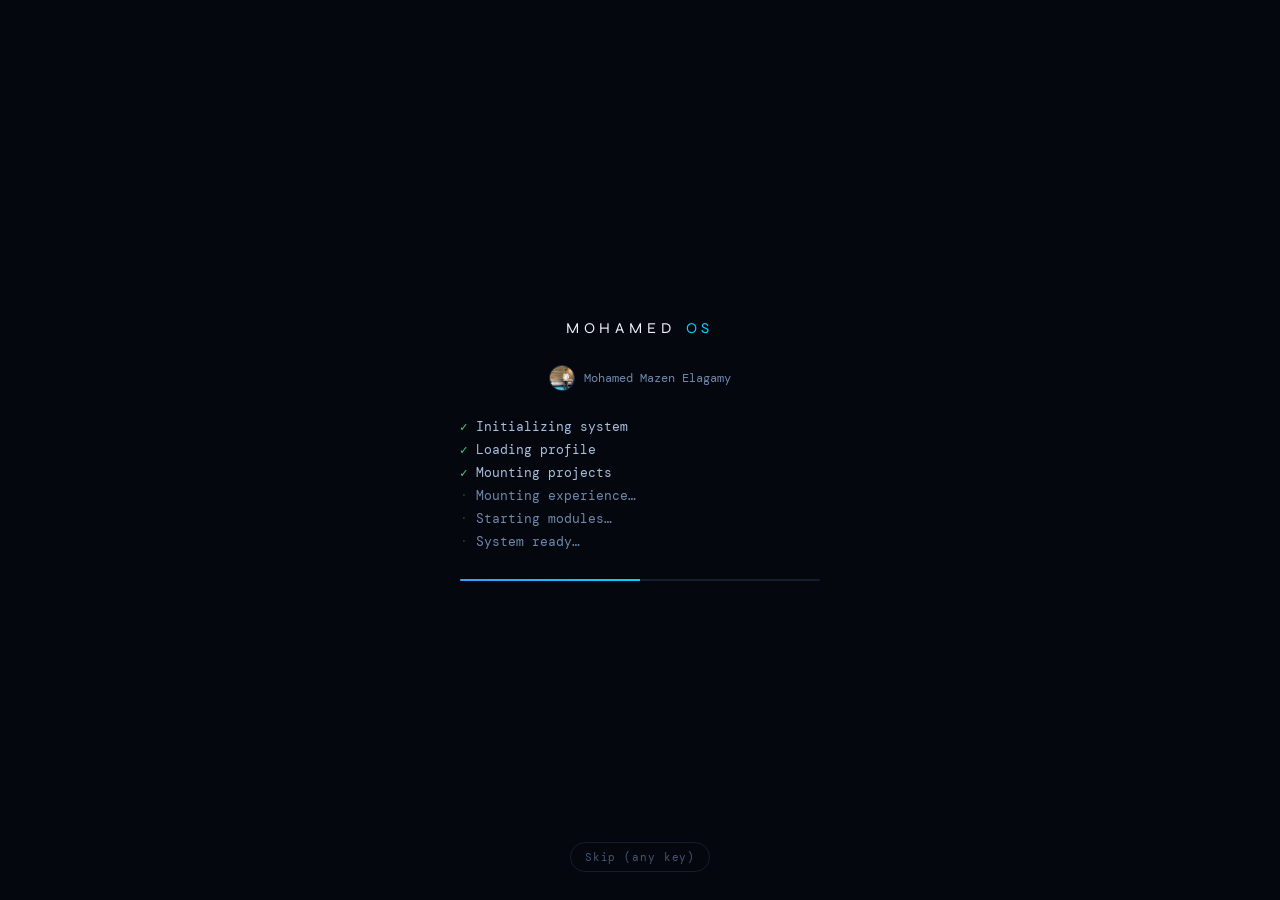
==== commit df5c6078: "Add files via upload" ====
--- a/index.html
+++ b/index.html
@@ -9,8 +9,8 @@
     <link rel="preconnect" href="https://fonts.googleapis.com">
     <link rel="preconnect" href="https://fonts.gstatic.com" crossorigin>
     <link href="https://fonts.googleapis.com/css2?family=Syne:wght@400;500;600;700;800&family=DM+Mono:ital,wght@0,400;0,500;1,400&display=swap" rel="stylesheet">
-    <script type="module" crossorigin src="/assets/index-C1VlOxvA.js"></script>
-    <link rel="stylesheet" crossorigin href="/assets/index-Da0mkac8.css">
+    <script type="module" crossorigin src="/assets/index-BdtGXVOD.js"></script>
+    <link rel="stylesheet" crossorigin href="/assets/index-Ka8tbwuI.css">
   </head>
   <body>
     <div id="root"></div>
--- a/assets/index-Ka8tbwuI.css
+++ b/assets/index-Ka8tbwuI.css
@@ -0,0 +1 @@
+:root{--bg-0:#04070d;--bg-1:#070d17;--bg-2:#0a1322;--panel:#0c1830;--panel-2:#0f1e3a;--panel-glass:#0c1830b8;--border:#78aaff24;--border-strong:#78aaff47;--border-focus:#58a6ff;--accent:#3b9eff;--accent-cyan:#00d4ff;--accent-violet:#8b7bff;--accent-dim:#3b9eff24;--ok:#3ddc84;--warn:#f5b942;--danger:#ff5f57;--progress:#f5b942;--text-0:#eef3ff;--text-1:#a9bfe0;--text-2:#6f88ad;--text-3:#46577a;--font-display:"Syne", system-ui, sans-serif;--font-mono:"DM Mono", "SFMono-Regular", Menlo, monospace;--radius-s:6px;--radius-m:10px;--radius-l:16px;--shadow-window:0 24px 60px -20px #000000a6, 0 2px 0 #ffffff05 inset;--shadow-rail:4px 0 24px -12px #0009;--topbar-h:34px;--statusbar-h:40px}*,:before,:after{box-sizing:border-box}html,body,#root{height:100%}body{background:var(--bg-0);color:var(--text-0);font-family:var(--font-mono);-webkit-font-smoothing:antialiased;margin:0;font-size:14px}h1,h2,h3,h4{font-family:var(--font-display);letter-spacing:-.01em;margin:0;font-weight:700}p{margin:0}button{color:inherit;cursor:pointer;background:0 0;border:none;font-family:inherit}a{color:var(--accent-cyan);text-decoration:none}a:hover{text-decoration:underline}::selection{background:var(--accent-dim);color:var(--text-0)}:focus-visible{outline:2px solid var(--border-focus);outline-offset:2px;border-radius:4px}.scrollpane{scrollbar-width:thin;scrollbar-color:var(--border-strong) transparent;overflow-y:auto}.scrollpane::-webkit-scrollbar{width:8px}.scrollpane::-webkit-scrollbar-thumb{background:var(--border-strong);border-radius:8px}.sr-only{clip:rect(0,0,0,0);white-space:nowrap;border:0;width:1px;height:1px;margin:-1px;padding:0;position:absolute;overflow:hidden}@media (prefers-reduced-motion:reduce){*,:before,:after{scroll-behavior:auto!important;transition-duration:.001ms!important;animation-duration:.001ms!important;animation-iteration-count:1!important}}.boot{z-index:900;background:var(--bg-0);flex-direction:column;justify-content:center;align-items:center;gap:28px;transition:opacity .5s;display:flex;position:fixed;inset:0}.boot.leaving{opacity:0;pointer-events:none}.boot-mark{font-family:var(--font-display);letter-spacing:.32em;color:var(--text-0);align-items:baseline;gap:10px;font-size:15px;display:flex}.boot-mark .dot{color:var(--accent-cyan)}.boot-user{color:var(--text-2);align-items:center;gap:9px;font-size:12px;display:flex}.boot-avatar{object-fit:cover;border:1px solid var(--border-strong);border-radius:50%;width:26px;height:26px}.boot-log{width:min(360px,80vw);min-height:132px;color:var(--text-2);flex-direction:column;gap:7px;font-size:12.5px;display:flex}.boot-log .line{opacity:0;animation:.4s forwards bootLineIn;transform:translateY(2px)}.boot-log .line.done{color:var(--text-1)}.boot-log .line .tick{color:var(--ok);margin-right:8px}@keyframes bootLineIn{to{opacity:1;transform:translateY(0)}}.boot-bar{background:var(--border);border-radius:2px;width:min(360px,80vw);height:2px;overflow:hidden}.boot-bar-fill{background:linear-gradient(90deg, var(--accent), var(--accent-cyan));height:100%;transition:width .35s}.boot-skip{letter-spacing:.08em;color:var(--text-3);border:1px solid var(--border);border-radius:20px;padding:7px 14px;font-size:11px;position:absolute;bottom:28px}.boot-skip:hover{color:var(--text-1);border-color:var(--border-strong)}@media (prefers-reduced-motion:reduce){.boot-log .line{opacity:1;animation:none;transform:none}}.os{background:var(--bg-0);position:fixed;inset:0;overflow:hidden}.os-bg{background-image:var(--wallpaper-url);z-index:0;background-position:50%;background-size:cover;position:absolute;inset:0}.os-bg:after{content:"";background:radial-gradient(1200px 700px at 15% -10%,#04070d59,#0000 60%),linear-gradient(#04070d40 0%,#04070d8c 78%,#04070dcc 100%);position:absolute;inset:0}.os:before{content:"";pointer-events:none;z-index:1;background-image:linear-gradient(#78aaff09 1px,#0000 1px),linear-gradient(90deg,#78aaff09 1px,#0000 1px);background-size:42px 42px;position:absolute;inset:0;-webkit-mask-image:radial-gradient(circle at 30% 20%,#000,#0000 75%);mask-image:radial-gradient(circle at 30% 20%,#000,#0000 75%)}.desktop-icons{top:18px;left:18px;bottom:calc(var(--statusbar-h) + 18px);z-index:10;grid-template-rows:repeat(auto-fill,88px);grid-auto-flow:column;gap:2px;display:grid;position:absolute}.desktop-icon{border-radius:var(--radius-m);width:82px;height:82px;color:var(--text-0);text-shadow:0 1px 3px #0009;border:1px solid #0000;flex-direction:column;justify-content:center;align-items:center;gap:7px;padding:8px 4px;display:flex}.desktop-icon:hover{border-color:var(--border);background:#0c183066}.desktop-icon.selected{background:var(--accent-dim);border-color:var(--border-focus)}.di-glyph{border:1px solid var(--border);-webkit-backdrop-filter:blur(6px);backdrop-filter:blur(6px);background:#0c1426a6;border-radius:10px;justify-content:center;align-items:center;width:38px;height:38px;display:flex}.di-label{text-align:center;font-size:10.5px;line-height:1.2}.statusbar{height:var(--statusbar-h);border-top:1px solid var(--border);-webkit-backdrop-filter:blur(16px);backdrop-filter:blur(16px);z-index:500;background:#09101ec7;align-items:center;gap:10px;padding:0 12px;display:flex;position:absolute;bottom:0;left:0;right:0}.sb-btn{height:28px;color:var(--text-1);border:1px solid #0000;border-radius:7px;align-items:center;gap:7px;padding:0 11px;font-size:12px;display:flex}.sb-btn:hover{background:var(--accent-dim);color:var(--text-0);border-color:var(--border)}.sb-brand{font-family:var(--font-display);letter-spacing:.02em;color:var(--text-0);font-weight:700}.sb-brand .dot{color:var(--accent-cyan)}.sb-openwindows{flex:1;gap:6px;display:flex;overflow-x:auto}.sb-pill{height:26px;color:var(--text-2);border:1px solid var(--border);white-space:nowrap;border-radius:7px;flex-shrink:0;align-items:center;gap:6px;padding:0 10px;font-size:11.5px;display:flex}.sb-pill:hover{color:var(--text-0)}.sb-pill.active{color:var(--text-0);border-color:var(--border-focus);background:var(--accent-dim)}.sb-tray-wrap{position:relative}.tray-dot{background:var(--ok);border-radius:50%;width:6px;height:6px;display:inline-block}.sb-tray-menu{background:var(--panel-glass);border:1px solid var(--border-strong);border-radius:var(--radius-m);min-width:160px;box-shadow:var(--shadow-window);-webkit-backdrop-filter:blur(18px);backdrop-filter:blur(18px);flex-direction:column;padding:6px;display:flex;position:absolute;bottom:38px;right:0}.sb-tray-menu .ctx-item{text-decoration:none}.launcher-veil{inset:0;bottom:var(--statusbar-h);-webkit-backdrop-filter:blur(2px);backdrop-filter:blur(2px);z-index:600;background:#04070d80;justify-content:flex-start;align-items:flex-end;padding:0 0 16px 16px;display:flex;position:absolute}.launcher{background:var(--panel-glass);border:1px solid var(--border-strong);border-radius:var(--radius-l);width:min(420px,90vw);max-height:70vh;box-shadow:var(--shadow-window);-webkit-backdrop-filter:blur(20px);backdrop-filter:blur(20px);flex-direction:column;display:flex;overflow:hidden}.launcher-search{border-bottom:1px solid var(--border);color:var(--text-2);align-items:center;gap:10px;padding:14px 16px;display:flex}.launcher-search input{color:var(--text-0);font-family:var(--font-mono);background:0 0;border:none;outline:none;flex:1;font-size:13px}.launcher-grid{grid-template-columns:repeat(3,1fr);gap:4px;padding:10px;display:grid;overflow-y:auto}.launcher-item{border-radius:var(--radius-m);color:var(--text-1);text-align:center;flex-direction:column;align-items:center;gap:8px;padding:14px 8px;font-size:11.5px;display:flex}.launcher-item:hover,.launcher-item:focus-visible{background:var(--accent-dim);color:var(--text-0)}.launcher-item .ic{background:var(--panel-2);border:1px solid var(--border);border-radius:10px;justify-content:center;align-items:center;width:40px;height:40px;display:flex}.launcher-empty{text-align:center;color:var(--text-3);padding:24px;font-size:12px}.window{background:var(--panel-glass);border:1px solid var(--border-strong);border-radius:var(--radius-l);box-shadow:var(--shadow-window);-webkit-backdrop-filter:blur(18px);backdrop-filter:blur(18px);flex-direction:column;min-width:280px;min-height:200px;display:flex;position:absolute;overflow:hidden}.window.focused{border-color:var(--border-focus)}.titlebar{border-bottom:1px solid var(--border);cursor:grab;-webkit-user-select:none;user-select:none;touch-action:none;background:linear-gradient(#ffffff08,#0000);flex-shrink:0;align-items:center;gap:10px;height:38px;padding:0 10px 0 14px;display:flex}.titlebar:active{cursor:grabbing}.titlebar .t-icon{color:var(--text-2)}.titlebar .t-title{color:var(--text-1);flex:1;font-size:12px}.window.focused .titlebar .t-title{color:var(--text-0)}.t-controls{gap:6px;display:flex}.t-btn{width:24px;height:24px;color:var(--text-2);border-radius:6px;justify-content:center;align-items:center;display:flex}.t-btn:hover{background:var(--accent-dim);color:var(--text-0)}.t-btn.close:hover{color:#ff8b85;background:#ff5f572e}.window-body{flex:1;position:relative;overflow:hidden}.window-body>.scrollpane{height:100%;padding:20px}.resize-handle{cursor:nwse-resize;width:16px;height:16px;color:var(--text-3);touch-action:none;position:absolute;bottom:2px;right:2px}@media (prefers-reduced-motion:no-preference){.window-enter{animation:.16s winIn}@keyframes winIn{0%{opacity:0;transform:scale(.97)}to{opacity:1;transform:scale(1)}}.os-bg{animation:46s ease-in-out infinite alternate ambientDrift}@keyframes ambientDrift{0%{transform:scale(1.02)translate(0)}to{transform:scale(1.06)translate(-.6%,-.4%)}}}.desktop-icon,.launcher-item,.sb-btn,.sb-pill,.t-btn{transition:background .15s,color .15s,border-color .15s,transform .12s}.desktop-icon:active .di-glyph{transform:scale(.94)}.launcher-item:hover .ic{transform:scale(1.06)}.launcher-item .ic{transition:transform .12s}.snap-preview{z-index:700;background:var(--accent-dim);border:1.5px solid var(--border-focus);border-radius:var(--radius-m);pointer-events:none;transition:opacity .1s;position:absolute}.ctx-menu{z-index:800;background:var(--panel-glass);border:1px solid var(--border-strong);border-radius:var(--radius-m);min-width:190px;box-shadow:var(--shadow-window);-webkit-backdrop-filter:blur(18px);backdrop-filter:blur(18px);padding:6px;position:fixed}.ctx-item{width:100%;color:var(--text-1);text-align:left;border-radius:7px;align-items:center;gap:9px;padding:8px 10px;font-size:12px;display:flex}.ctx-item:hover{background:var(--accent-dim);color:var(--text-0)}.ctx-divider{background:var(--border);height:1px;margin:5px 4px}.desktop-clock{z-index:2;pointer-events:none;-webkit-user-select:none;user-select:none;text-align:center;flex-direction:column;align-items:center;display:flex;position:absolute;top:16%;left:50%;transform:translate(-50%)}.dc-time{font-family:var(--font-display);letter-spacing:.01em;color:var(--text-0);text-shadow:0 0 40px #78aaff38;align-items:baseline;gap:8px;font-size:clamp(48px,7vw,88px);font-weight:400;line-height:1;display:flex}.dc-ampm{letter-spacing:.08em;color:var(--text-1);font-size:.26em;font-weight:500}.dc-date{letter-spacing:.16em;color:var(--text-1);margin-top:10px;font-size:13px;font-weight:500}.dc-rule{align-items:center;gap:10px;margin-top:16px;display:flex}.dc-rule span{background:linear-gradient(90deg, transparent, var(--border-strong));width:44px;height:1px}.dc-rule span:last-child{background:linear-gradient(270deg, transparent, var(--border-strong))}.dc-rule i{background:var(--accent-cyan);border-radius:50%;width:5px;height:5px;box-shadow:0 0 10px #00d4ffb3}.dc-tag{letter-spacing:.18em;color:var(--text-2);margin-top:14px;font-size:10.5px;font-weight:500}@media (width<=860px){.desktop-clock{display:none}}.app{color:var(--text-1);flex-direction:column;gap:18px;font-size:13px;line-height:1.65;display:flex}.app h1{color:var(--text-0);font-size:20px}.app h2{color:var(--text-0);text-transform:none;font-size:13px}.app-eyebrow{color:var(--accent-cyan);letter-spacing:.03em;font-size:11px}.app-lead{color:var(--text-1);max-width:62ch}.stat-row{flex-wrap:wrap;gap:10px;display:flex}.stat{border:1px solid var(--border);border-radius:var(--radius-m);background:#ffffff04;min-width:92px;padding:10px 14px}.stat .n{font-family:var(--font-display);color:var(--text-0);font-size:18px}.stat .l{color:var(--text-2);margin-top:2px;font-size:10.5px}.card{border:1px solid var(--border);border-radius:var(--radius-m);background:#ffffff04;padding:16px}.card+.card{margin-top:12px}.card-head{justify-content:space-between;align-items:baseline;gap:10px;margin-bottom:8px;display:flex}.card-title{color:var(--text-0);font-size:13.5px;font-weight:600}.card-meta{color:var(--text-2);white-space:nowrap;font-size:11.5px}.bullets{flex-direction:column;gap:5px;margin:8px 0 0;padding-left:18px;display:flex}.bullets li{color:var(--text-1)}.tag-row{flex-wrap:wrap;gap:6px;margin-top:10px;display:flex}.tag{border:1px solid var(--border);color:var(--text-2);border-radius:20px;padding:3px 9px;font-size:10.5px}.status{border:1px solid var(--border);border-radius:20px;align-items:center;gap:6px;padding:3px 9px;font-size:10.5px;display:inline-flex}.status .dot{border-radius:50%;width:6px;height:6px}.status.current .dot,.status.complete .dot{background:var(--ok)}.status.in-progress .dot{background:var(--progress)}.status.current,.status.complete{color:var(--ok);border-color:#3ddc844d}.status.in-progress{color:var(--progress);border-color:#f5b94259}.link-btn{color:var(--text-0);border:1px solid var(--border-strong);border-radius:7px;align-items:center;gap:6px;padding:7px 12px;font-size:12px;display:inline-flex}.link-btn:hover{background:var(--accent-dim);text-decoration:none}.section-title{letter-spacing:.04em;color:var(--text-2);margin-bottom:8px;font-size:11px}.skill-grid{grid-template-columns:1fr 1fr;gap:14px;display:grid}@media (width<=480px){.skill-grid{grid-template-columns:1fr}}.about-head{text-align:center;flex-direction:column;align-items:center;gap:14px;padding:6px 0 4px;display:flex}.about-photo{object-fit:cover;border:1px solid var(--border-strong);border-radius:26px;width:128px;height:128px;box-shadow:0 14px 34px -12px #000000a6}.tree{font-size:12.5px}.tree-item{cursor:pointer;color:var(--text-1);border-radius:7px;align-items:center;gap:8px;padding:7px 8px;display:flex}.tree-item:hover,.tree-item.active{background:var(--accent-dim);color:var(--text-0)}.crumb{color:var(--text-2);align-items:center;gap:4px;margin-bottom:12px;font-size:11.5px;display:flex}.contact-row{border-bottom:1px solid var(--border);align-items:center;gap:12px;padding:10px 0;display:flex}.contact-row:last-child{border-bottom:none}.contact-ic{background:var(--panel-2);border:1px solid var(--border);width:34px;height:34px;color:var(--accent-cyan);border-radius:9px;flex-shrink:0;justify-content:center;align-items:center;display:flex}.tetris{outline:none;gap:16px;height:100%;display:flex}.tetris-board{aspect-ratio:10/18;border:1px solid var(--border-strong);border-radius:var(--radius-s);background:#00000040;grid-auto-rows:1fr;gap:2px;height:100%;padding:4px;display:grid;position:relative}.tetris-cell{border-radius:2px;transition:background 60ms linear}.tetris-overlay{border-radius:var(--radius-s);background:#04070dbf;flex-direction:column;justify-content:center;align-items:center;gap:10px;display:flex;position:absolute;inset:0}.tetris-msg{font-family:var(--font-display);color:var(--text-0);font-size:15px}.tetris-side{flex-direction:column;gap:10px;min-width:120px;display:flex}.tetris-help{color:var(--text-2);flex-direction:column;gap:4px;margin-top:4px;font-size:11px;display:flex}.mobile{background:var(--bg-0);flex-direction:column;min-height:100vh;padding-bottom:64px;display:flex;position:relative}.mobile:before{content:"";background-image:var(--wallpaper-url);z-index:0;background-position:50%;background-size:cover;height:260px;position:absolute;inset:0}.mobile:after{content:"";background:linear-gradient(180deg, #04070d4d 0%, var(--bg-0) 100%);z-index:0;height:260px;position:absolute;inset:0}.mobile>*{z-index:1;position:relative}.mobile-header{border-bottom:1px solid var(--border);padding:22px 18px 14px}.mobile-brand{font-family:var(--font-display);color:var(--text-0);letter-spacing:.02em;font-size:15px}.mobile-brand .dot{color:var(--accent-cyan)}.mobile-name{color:var(--text-0);margin-top:6px;font-size:20px}.mobile-sub{color:var(--text-2);margin-top:2px;font-size:12.5px}.mobile-content{flex:1;padding:18px}.mobile-tabs{border-top:1px solid var(--border);-webkit-backdrop-filter:blur(16px);backdrop-filter:blur(16px);z-index:30;background:#09101ee6;height:60px;display:flex;position:fixed;bottom:0;left:0;right:0;overflow-x:auto}.mobile-tab{min-width:64px;color:var(--text-2);flex-direction:column;flex:1 0 auto;justify-content:center;align-items:center;gap:3px;padding:6px 10px;font-size:9.5px;display:flex}.mobile-tab.active{color:var(--accent-cyan)}
